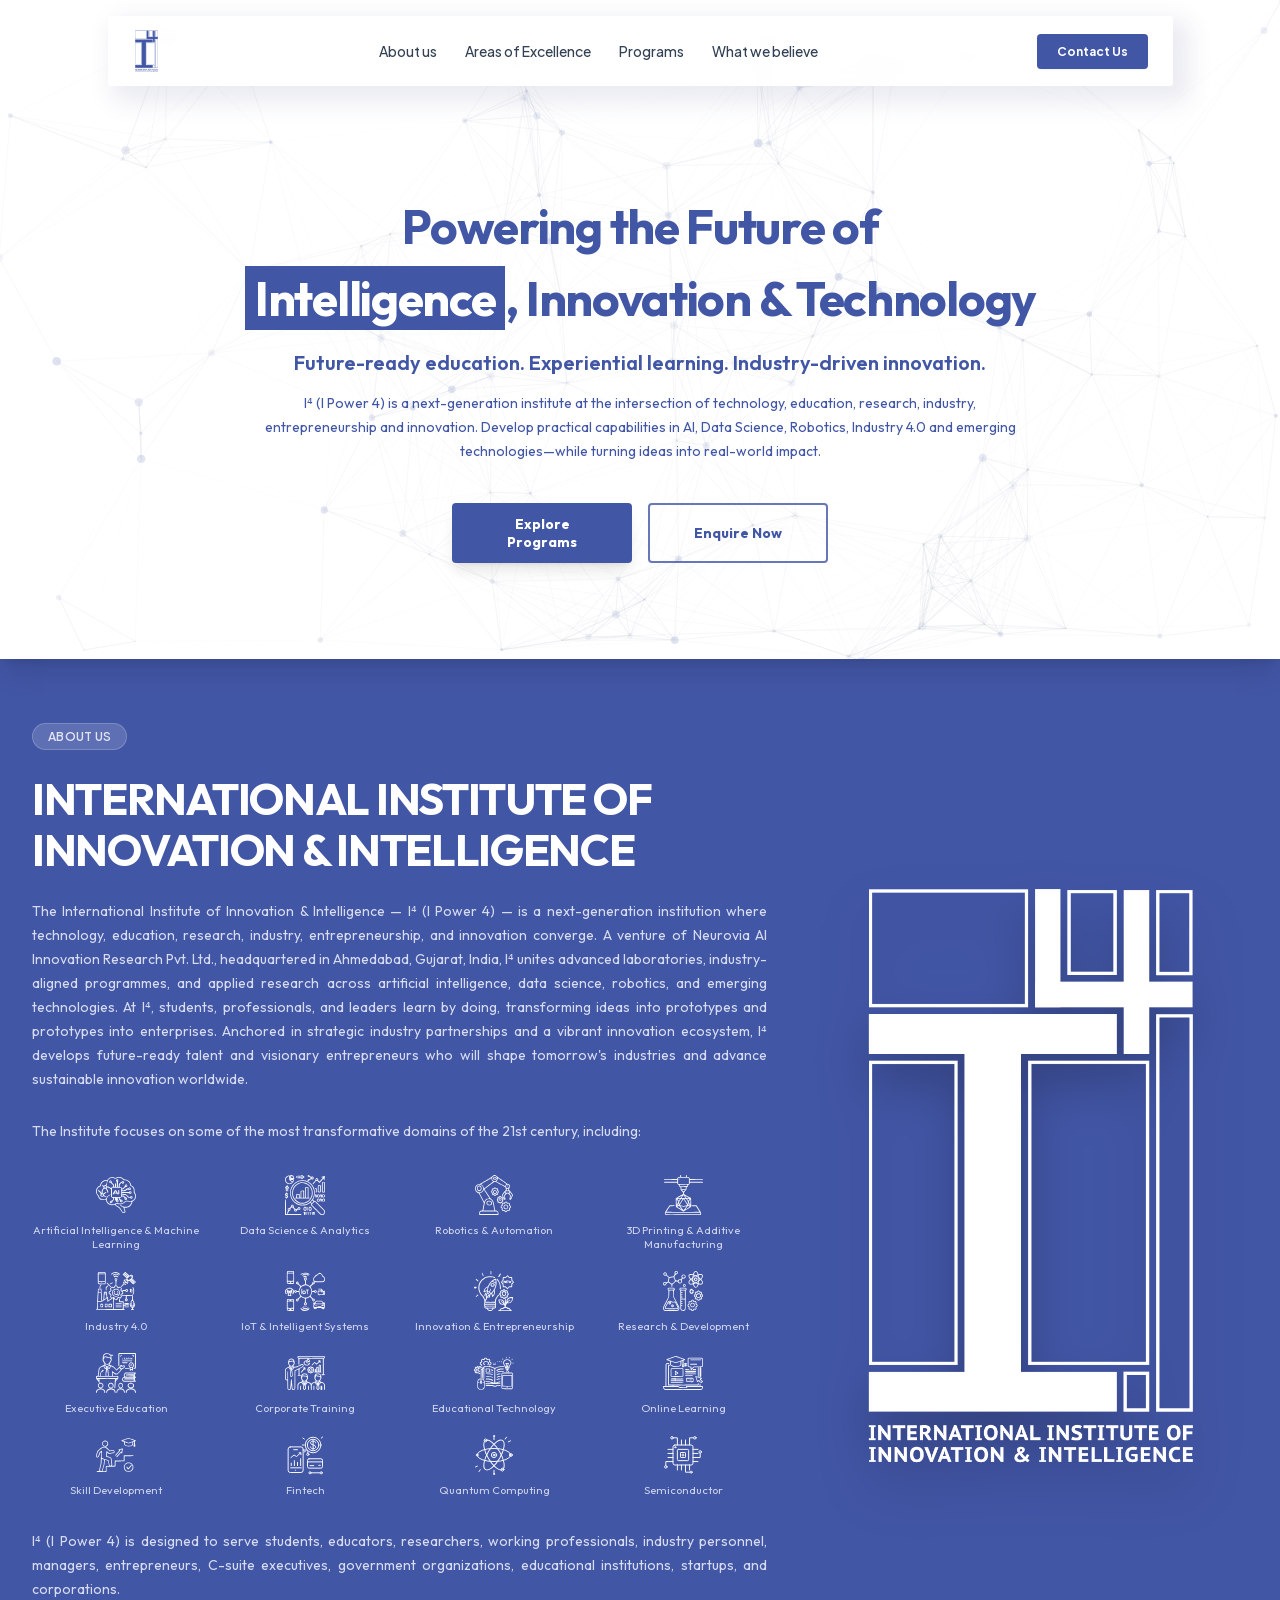
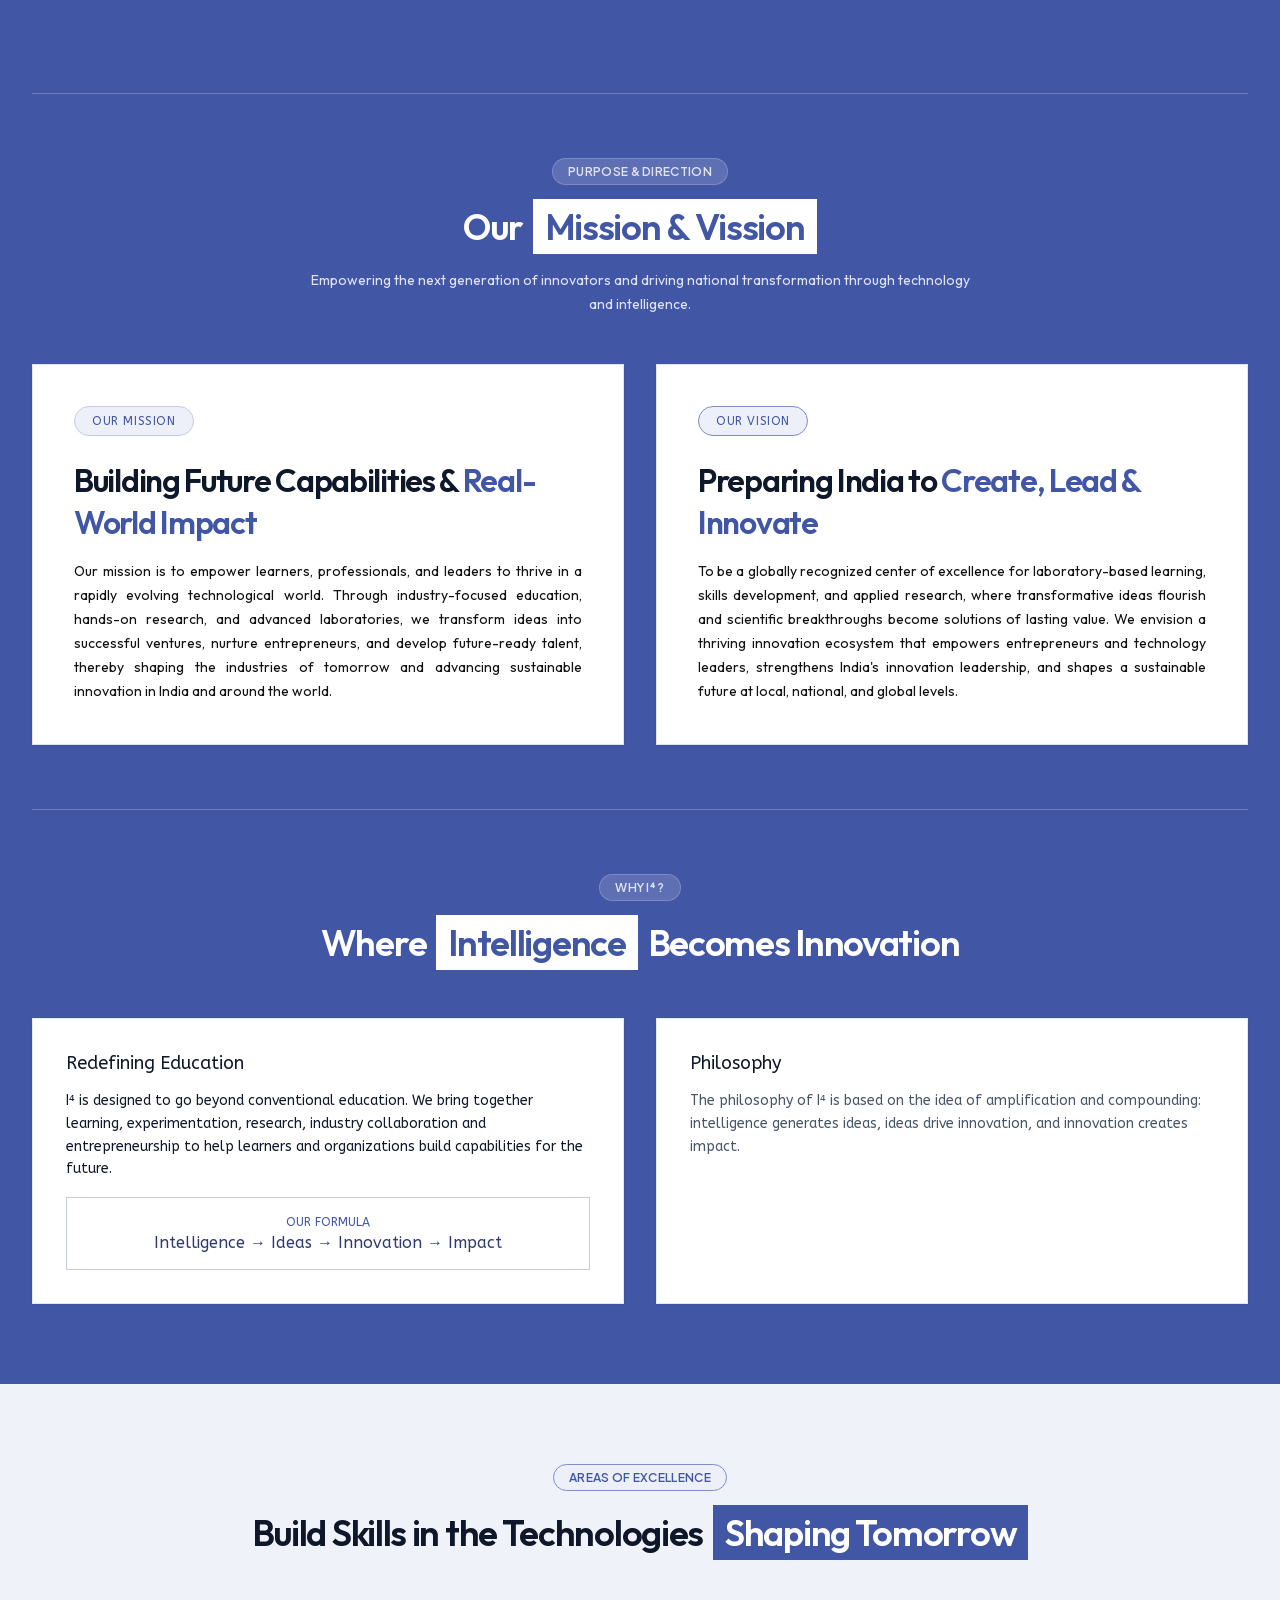
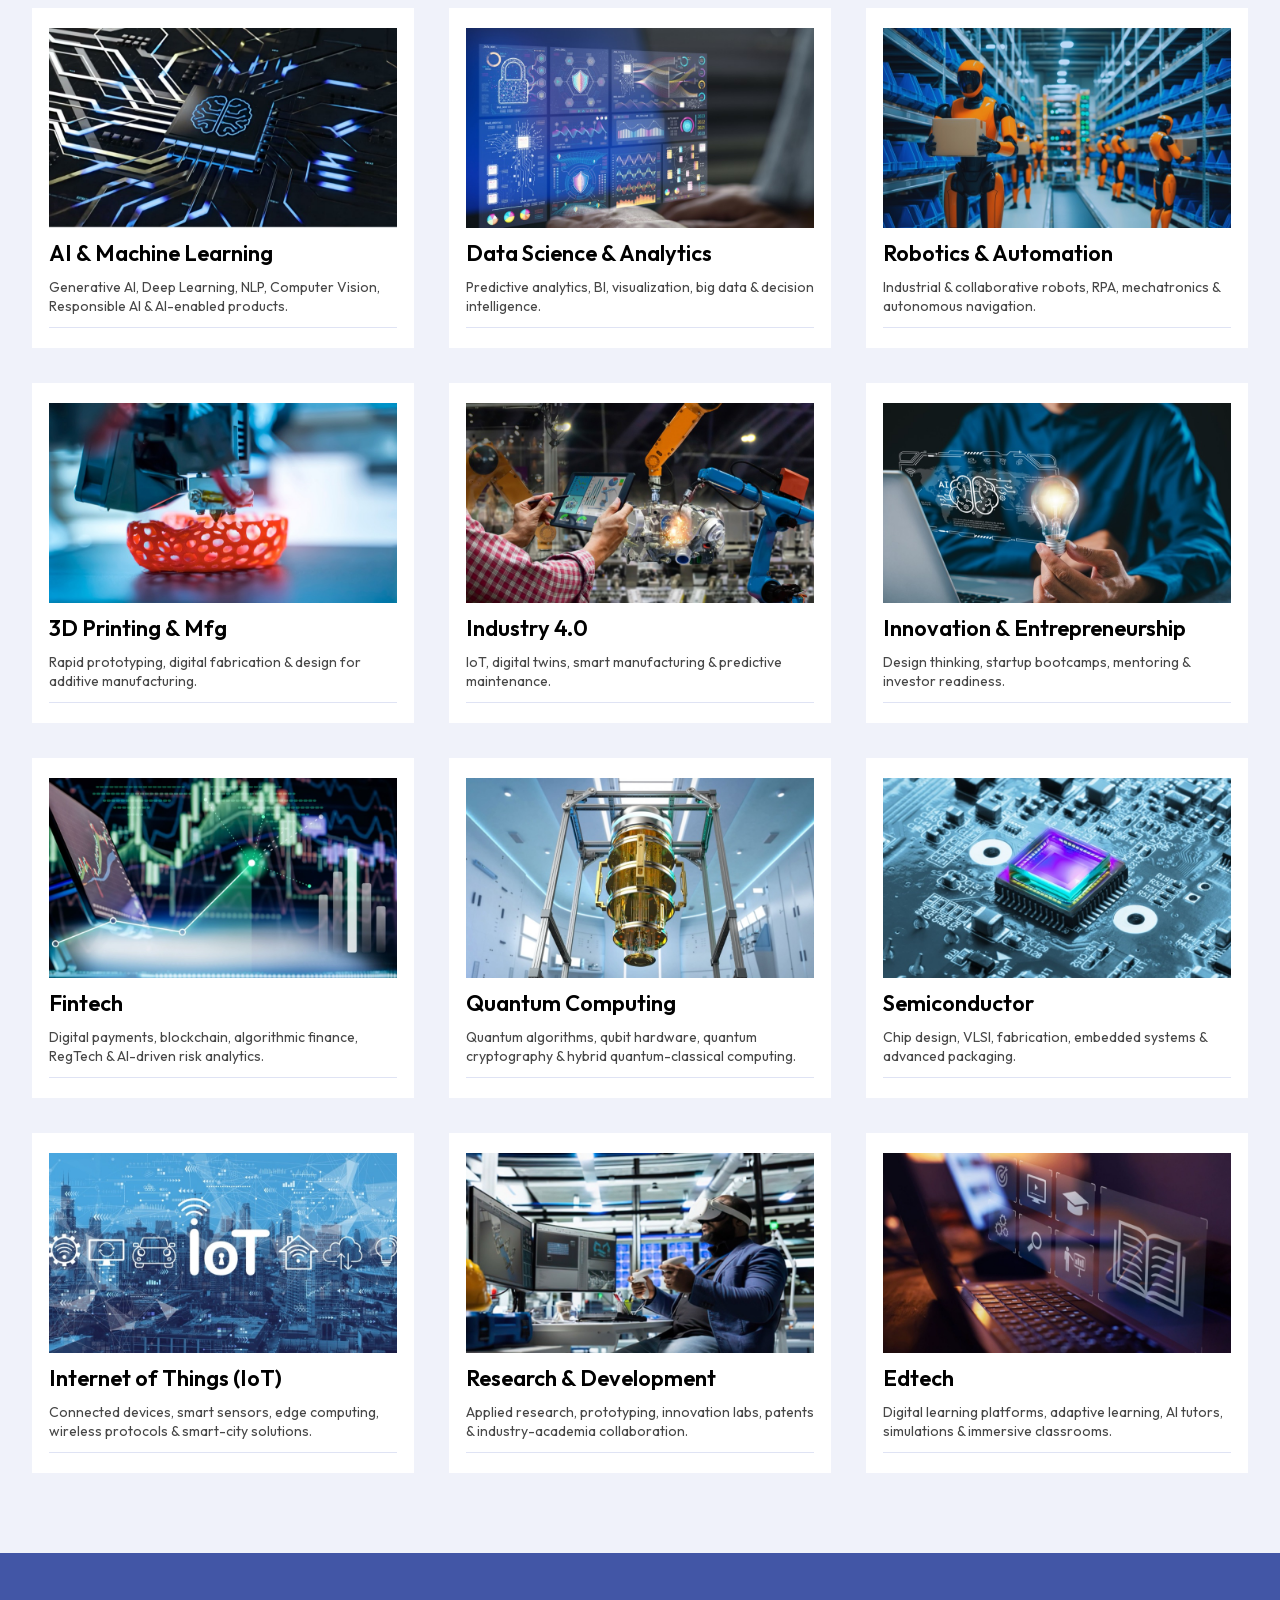
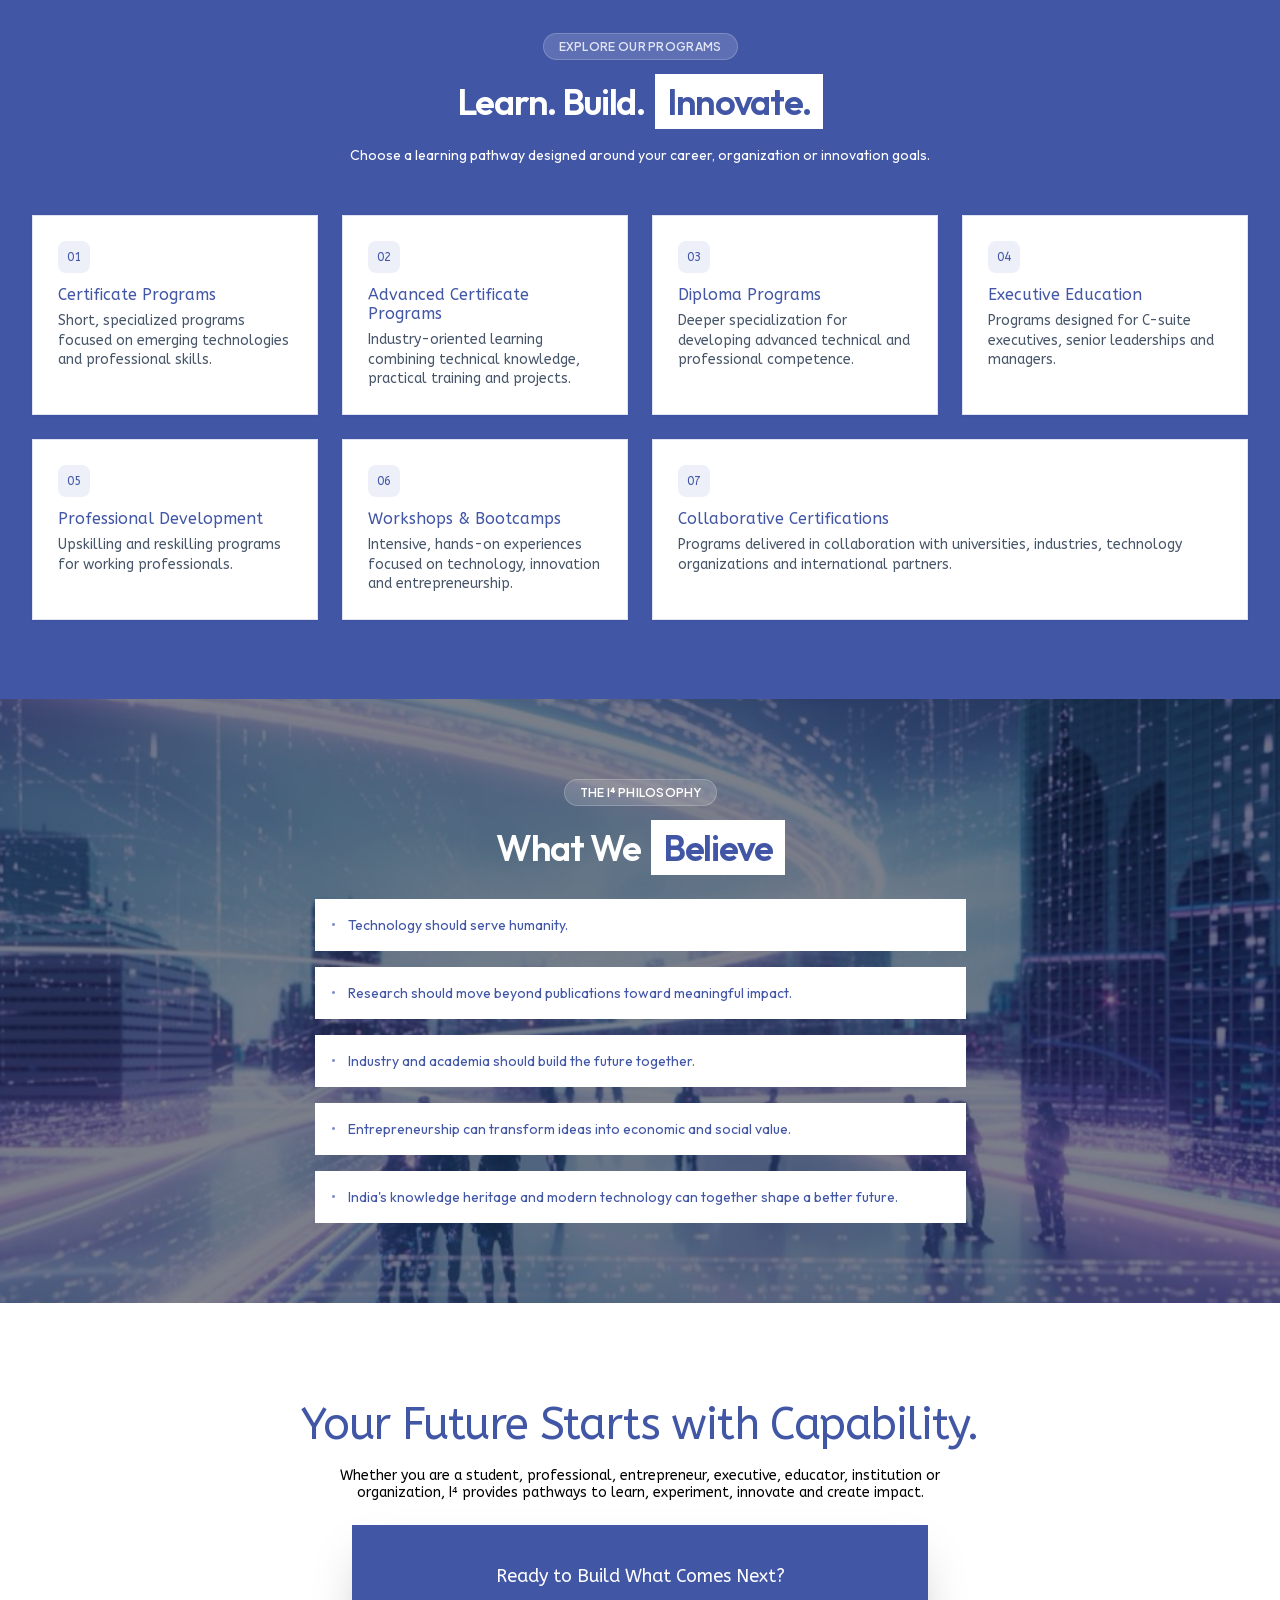
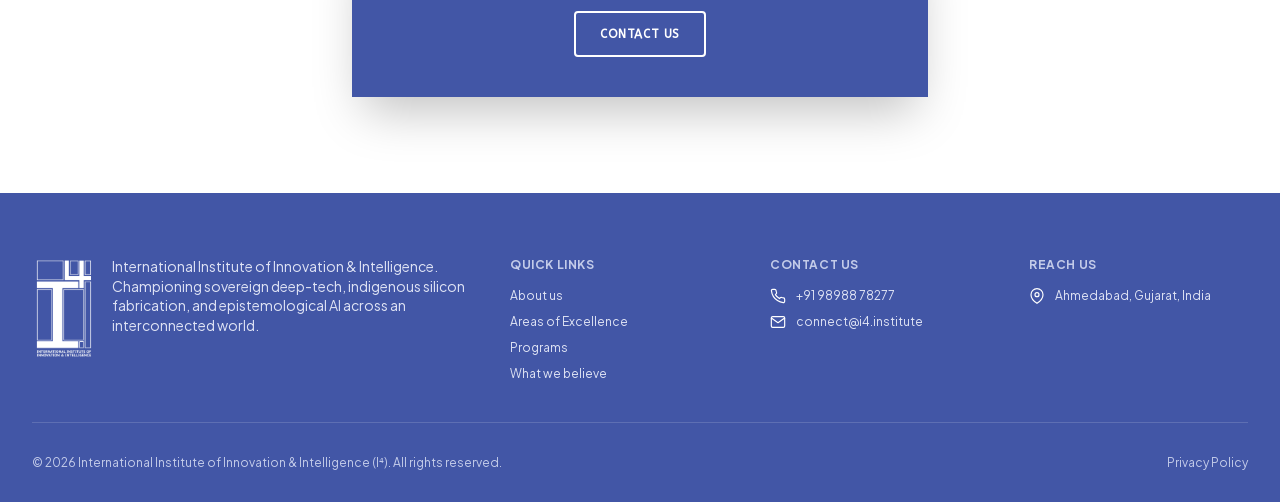
==== index.html @ 63583e52 "Replace Fintech card image Co-Authored-By: Claude Sonnet 5.5 <noreply@anthropic.com>" ====
<!DOCTYPE html>
<html lang="en">
<head>
<meta charset="UTF-8">
<meta http-equiv="Content-Security-Policy" content="default-src 'none'; script-src 'self'; style-src 'self' 'unsafe-inline'; img-src 'self' data:; font-src 'self'; connect-src 'self'; media-src 'self'; manifest-src 'self'; base-uri 'self'; form-action 'none'; object-src 'none'">
<meta name="referrer" content="strict-origin-when-cross-origin">
<meta name="viewport" content="width=device-width, initial-scale=1.0">
<title>International Institute of Innovation &amp; Intelligence</title>
<link rel="icon" type="image/png" href="assets/favicon.png?v=3">
<link rel="apple-touch-icon" href="assets/apple-touch-icon.png?v=3">
<link rel="preload" href="assets/fonts/outfit-var.woff2" as="font" type="font/woff2" crossorigin>
<link rel="stylesheet" href="assets/fonts.css">
<script src="assets/preloader.js"></script>
<style>
  :root{
    --blue-primary:#4256a6;
    --blue-dark:#4256a6;
    --blue-darker:#364a8f;
    --blue-navy:#2e3a73;
    --blue-action:#4256a6;
    --blue-accent:#4256a6;
    --blue-link:#4256a6;
    --blue-50:#eef0f9;
    --blue-100:#dfe3f4;
    --blue-200:#c3cbe9;
    --blue-300:#9aa6d6;
    --blue-400:#7f8cc8;
    --blue-bg-tint:#f0f2fa;
    --slate-900:#0f172a;
    --slate-700:#334155;
    --slate-600:#475569;
    --near-black:#010101;
    --gray-body:#474747;
    --white:#ffffff;
    --max-w:1280px;
  }
  *{box-sizing:border-box;}
  html{scroll-behavior:smooth;}
  body{
    margin:0;
    font-family:'Outfit', sans-serif;
    color:var(--slate-900);
    background:var(--white);
    -webkit-font-smoothing:antialiased;
    overflow-x:hidden;
  }
  img{max-width:100%;display:block;}
  a{text-decoration:none;color:inherit;}
  ul{list-style:none;margin:0;padding:0;}
  .wrap{max-width:var(--max-w);margin:0 auto;padding:0 32px;}
  .pill{
    display:inline-flex;align-items:center;
    padding:5px 15px;border-radius:9999px;
    font-family:'Plus Jakarta Sans',sans-serif;
    font-weight:600;font-size:12px;letter-spacing:.3px;text-transform:uppercase;
    backdrop-filter:blur(2px);
    background:rgba(255,255,255,0.15);
    border:1px solid rgba(255,255,255,0.2);
    color:var(--blue-100);
  }
  .pill.light{background:var(--blue-50);border-color:var(--blue-400);color:var(--blue-link);backdrop-filter:none;}
  .chip{
    display:inline-flex;align-items:center;justify-content:center;
    background:var(--white);color:var(--blue-primary);
    padding:5px 12px;font-weight:600;
  }
  .chip.on-white{background:var(--blue-primary);color:var(--white);}
  .btn{
    display:inline-flex;align-items:center;justify-content:center;
    font-family:'Outfit',sans-serif;font-weight:700;font-size:14px;
    padding:12px 32px;border-radius:4px;cursor:pointer;border:none;transition:transform .15s ease, background .2s ease;
  }
  .btn-primary{background:var(--blue-primary);color:var(--white);box-shadow:0 10px 15px -3px rgba(0,0,0,.1),0 4px 6px -4px rgba(0,0,0,.1);}
  .btn-primary:hover{background:var(--blue-darker);}
  .btn-outline{background:transparent;color:var(--blue-primary);border:2px solid rgba(66,86,166,.8);padding:10px 30px;}
  .btn-outline:hover{background:rgba(66,86,166,.08);}
  .btn-outline-white{background:transparent;color:var(--white);border:2px solid var(--white);padding:14px 24px;font-family:'ABeeZee',sans-serif;font-size:12px;letter-spacing:.6px;text-transform:uppercase;}
  .btn-outline-white:hover{background:rgba(255,255,255,.12);}

  /* ---------- LOADING SCREEN ---------- */
  .preloader{
    position:fixed;inset:0;z-index:1000;display:none;
    align-items:center;justify-content:center;background:var(--white);
    transition:opacity .6s ease, visibility .6s ease;
  }
  html.preload .preloader,.preloader.hide{display:flex;}
  html.preload{overflow:hidden;}
  .preloader.hide{opacity:0;visibility:hidden;pointer-events:none;}
  .preloader svg{display:block;height:clamp(150px,42vh,320px);width:auto;aspect-ratio:704/1130;}

  /* ---------- NAV ---------- */
  .navbar{
    position:sticky;top:16px;z-index:100;
    display:flex;align-items:center;justify-content:space-between;
    gap:16px;
    max-width:1065px;margin:16px auto;
    padding:12px 24px;
    background:rgba(255,255,255,0.75);
    backdrop-filter:blur(8px);
    border:1px solid rgba(255,255,255,0.6);
    box-shadow:10px 10px 25px 6px rgba(46,58,115,0.1);
    border-radius:4px;
  }
  .brand{display:flex;align-items:center;gap:10px;}
  .brand img{height:44px;width:auto;}
  .nav-links{display:flex;align-items:center;gap:28px;}
  .nav-links a{font-family:'Plus Jakarta Sans',sans-serif;font-weight:500;font-size:14px;color:var(--slate-700);}
  .nav-links a:hover{color:var(--blue-primary);}
  .nav-cta{background:var(--blue-action);color:var(--white);font-family:'Plus Jakarta Sans',sans-serif;font-weight:700;font-size:12px;padding:10px 20px;border-radius:4px;box-shadow:0 1px 1px rgba(0,0,0,.05);}
  .nav-toggle{display:none;background:none;border:none;cursor:pointer;padding:4px;}
  .nav-toggle span{display:block;width:24px;height:2px;background:var(--slate-700);margin:5px 0;transition:.2s;}

  /* ---------- HERO ---------- */
  /* The hero is pulled up behind the sticky navbar (--nav-space = navbar height + its
     vertical margins) so the particle background reaches the top of the page; the
     same amount is added back to the top padding so the text does not move. */
  :root{--nav-space:102px;}
  .hero{
    position:relative;
    margin-top:calc(-1 * var(--nav-space));
    padding:calc(88px + var(--nav-space)) 32px 96px;
    text-align:center;
    overflow:hidden;
    box-shadow:0 20px 25px -5px rgba(0,0,0,.1),0 8px 10px -6px rgba(0,0,0,.1);
  }
  .hero-inner{position:relative;z-index:1;max-width:1024px;margin:0 auto;display:flex;flex-direction:column;align-items:center;gap:16px;}
  .hero h1{
    font-weight:700;font-size:48px;line-height:72px;letter-spacing:-1.3px;
    color:var(--blue-primary);margin:0;
  }
  .hero h1 .hl{color:var(--white);background:var(--blue-primary);padding:2px 10px;}
  .hero .lede{font-family:'Outfit',sans-serif;font-weight:600;font-size:20px;color:var(--blue-primary);max-width:768px;margin:0;}
  .hero .body{font-size:14px;color:var(--blue-primary);max-width:768px;line-height:24px;margin:0;}
  .hero .cta-row{display:flex;gap:16px;justify-content:center;flex-wrap:wrap;padding-top:24px;}
  .hero .cta-row .btn{width:180px;}

  /* ---------- SECTION shared ---------- */
  section{width:100%;}
  .section-pad{padding:80px 32px;}
  .section-head{display:flex;flex-direction:column;align-items:center;gap:14px;text-align:center;margin-bottom:48px;}
  .section-head h2{font-family:'Outfit',sans-serif;font-weight:600;font-size:36px;letter-spacing:-1.3px;margin:0;display:flex;flex-wrap:wrap;gap:10px;justify-content:center;align-items:center;}
  .section-head p{font-size:14px;max-width:672px;margin:0;line-height:24px;}

  /* ---------- ABOUT ---------- */
  .about{background:var(--blue-primary);color:var(--white);}
  .about-top{padding:64px 32px 0;}
  [data-particle-net]{position:relative;}
  .particle-net{position:absolute;inset:0;width:100%;height:100%;z-index:0;pointer-events:none;opacity:.35;transition:opacity .6s ease;}
  @media (hover:hover){
    [data-particle-net]:hover > .particle-net{opacity:1;}
  }
  [data-particle-net] > :not(.particle-net){position:relative;z-index:1;}
  .about-grid{
    max-width:var(--max-w);margin:0 auto;
    display:grid;grid-template-columns:1.7fr 1fr;gap:48px;align-items:center;
    padding-bottom:64px;
  }
  .about-copy .pill{margin-bottom:24px;}
  .about-copy h2{font-weight:700;font-size:44px;line-height:1.15;letter-spacing:-1.3px;margin:0 0 24px;}
  .about-copy p{font-size:14px;line-height:24px;opacity:.95;margin:0 0 28px;color:var(--blue-100);text-align:justify;}
  .eco-grid{
    display:grid;grid-template-columns:repeat(4,1fr);gap:20px;margin:32px 0;
  }
  .eco-item{display:flex;flex-direction:column;align-items:center;gap:8px;text-align:center;}
  .eco-item img{width:40px;height:40px;object-fit:contain;filter:brightness(0) invert(1);opacity:.95;}
  .eco-item span{font-size:11px;line-height:14px;opacity:.9;color:var(--blue-100);}
  .about-visual{display:flex;justify-content:center;}
  .about-visual .card{
    border-radius:28px;overflow:hidden;
    backdrop-filter:blur(6px);
    filter:drop-shadow(0 25px 25px rgba(0,0,0,.25));
    max-width:384px;width:100%;
  }
  .about-visual img{width:100%;height:auto;border-radius:20px;}

  .divider-line{border:none;border-top:1px solid rgba(255,255,255,.25);max-width:calc(var(--max-w) - 64px);margin:0 auto;}

  /* mission/vision */
  .mv{padding:64px 32px;max-width:var(--max-w);margin:0 auto;}
  .mv .section-head h2{color:var(--white);}
  .mv .section-head p{color:var(--blue-100);}
  .mv-cards{display:grid;grid-template-columns:1fr 1fr;gap:32px;}
  .mv-card{
    background:var(--white);border:1px solid var(--blue-100);
    padding:41px;box-shadow:0 1px 2px rgba(0,0,0,.05);
    display:flex;flex-direction:column;gap:16px;
  }
  .mv-card .badge{
    align-self:flex-start;background:var(--blue-50);border:1px solid var(--blue-200);
    padding:7px 17px;border-radius:9999px;font-family:'ABeeZee',sans-serif;
    font-size:12px;letter-spacing:.6px;text-transform:uppercase;color:var(--blue-link);
  }
  .mv-card.vision .badge{border-color:var(--blue-400);}
  .mv-card h3{font-weight:600;font-size:32px;line-height:1.3;letter-spacing:-1.3px;margin:8px 0 0;color:var(--slate-900);}
  .mv-card h3 .accent{color:var(--blue-accent);}
  .mv-card p{font-size:14px;line-height:24px;color:#111;text-align:justify;margin:0;}

  /* why i4 */
  .why{padding:64px 32px 80px;max-width:var(--max-w);margin:0 auto;}
  .why .section-head h2{color:var(--white);}
  .why-cards{display:grid;grid-template-columns:1fr 1fr;gap:32px;}
  .why-card{background:var(--white);border:1px solid #e2e8f0;padding:33px;filter:drop-shadow(0 1px 1px rgba(0,0,0,.05));display:flex;flex-direction:column;gap:16px;}
  .why-card h3{font-family:'ABeeZee',sans-serif;font-weight:400;font-size:18px;margin:0;color:var(--slate-900);}
  .why-card p{font-family:'ABeeZee',sans-serif;font-size:14px;line-height:22.75px;color:var(--slate-900);margin:0;}
  .formula-box{border:1px solid var(--blue-200);padding:17px;display:flex;flex-direction:column;align-items:center;gap:4px;}
  .formula-box .label{font-family:'ABeeZee',sans-serif;font-size:12px;color:var(--blue-accent);text-transform:uppercase;}
  .formula-box .formula{font-family:'ABeeZee',sans-serif;font-size:16px;color:var(--blue-navy);text-align:center;}
  .why-card .core-tag{display:flex;align-items:center;gap:8px;}
  .why-card .core-tag .dot{width:8px;height:8px;border-radius:9999px;background:var(--blue-accent);}
  .why-card .core-tag span{font-family:'ABeeZee',sans-serif;font-size:12px;letter-spacing:.6px;text-transform:uppercase;color:var(--blue-accent);}
  .why-card .core-body{color:var(--slate-600) !important;}

  /* ---------- AREAS OF EXCELLENCE ---------- */
  .excellence{background:var(--blue-bg-tint);}
  .excellence .section-head h2{color:var(--slate-900);}
  .excellence .section-head h2 .chip{background:var(--blue-primary);color:var(--white);}
  .ex-grid{display:grid;grid-template-columns:repeat(3,1fr);gap:35px;max-width:var(--max-w);margin:0 auto;}
  .ex-card{background:var(--white);display:flex;flex-direction:column;gap:11px;padding:20px 17px;overflow:hidden;}
  .ex-card img{width:100%;height:200px;object-fit:cover;}
  .ex-card h3{font-weight:600;font-size:22px;margin:0;color:var(--near-black);}
  .ex-card p{font-size:14px;line-height:19px;color:var(--gray-body);margin:0;}
  .ex-card hr{border:none;border-top:1px solid var(--blue-100);width:100%;margin:0;}

  /* ---------- PROGRAMS ---------- */
  .programs{background:var(--blue-dark);color:var(--white);}
  .programs .section-head p{color:var(--white);}
  .prog-grid{
    max-width:var(--max-w);margin:0 auto;
    display:grid;grid-template-columns:repeat(4,1fr);gap:24px;
  }
  .prog-card{background:var(--white);border:1px solid var(--blue-100);padding:25px;display:flex;flex-direction:column;gap:7px;filter:drop-shadow(0 1px 1px rgba(0,0,0,.05));}
  .prog-card .num{
    width:32px;height:32px;border-radius:8px;background:var(--blue-50);
    display:flex;align-items:center;justify-content:center;
    font-family:'ABeeZee',sans-serif;font-size:12px;color:var(--blue-accent);margin-bottom:5px;
  }
  .prog-card h3{font-family:'ABeeZee',sans-serif;font-weight:400;font-size:16px;color:var(--blue-link);margin:0;}
  .prog-card p{font-family:'ABeeZee',sans-serif;font-size:14px;line-height:19.5px;color:var(--slate-600);margin:0;}
  .prog-card.span2{grid-column:span 2;}

  /* ---------- PHILOSOPHY ---------- */
  .philosophy{
    position:relative;padding:80px 64px;
    background-size:cover;background-position:center;
    color:var(--white);
  }
  .philosophy::before{content:"";position:absolute;inset:0;background:rgba(15,23,42,.55);}
  .philosophy-inner{position:relative;max-width:1152px;margin:0 auto;display:flex;flex-direction:column;align-items:center;gap:24px;}
  .philosophy .section-head{margin-bottom:0;}
  .philosophy .section-head h2{color:var(--white);}
  .philosophy .pill{color:var(--white);}
  .philosophy .section-head h2 .chip{background:var(--white);color:var(--blue-dark);}
  .belief-list{display:grid;grid-template-columns:1fr;gap:16px;width:100%;max-width:651px;}
  .belief-item{background:var(--white);display:flex;gap:12px;align-items:flex-start;padding:16px;}
  .belief-item .dot{color:var(--blue-400);font-size:16px;line-height:20px;}
  .belief-item span{color:var(--blue-primary);font-size:14px;line-height:20px;}

  /* ---------- FINAL CTA ---------- */
  .final-cta{padding:96px 32px;text-align:center;}
  .final-cta .inner{max-width:896px;margin:0 auto;display:flex;flex-direction:column;align-items:center;gap:16px;}
  .final-cta h2{font-family:'ABeeZee',sans-serif;font-weight:400;font-size:44px;letter-spacing:-1.2px;margin:0;color:var(--blue-primary);}
  .final-cta p{font-family:'ABeeZee',sans-serif;font-size:14px;color:#000;max-width:672px;margin:0 0 8px;}
  .cta-box{
    background:var(--blue-primary);color:var(--white);
    max-width:576px;width:100%;padding:40px;
    box-shadow:0 25px 50px -12px rgba(0,0,0,.25);
    display:flex;flex-direction:column;align-items:center;gap:24px;
  }
  .cta-box h3{font-family:'ABeeZee',sans-serif;font-weight:400;font-size:18px;margin:0;}

  /* ---------- FOOTER ---------- */
  footer{background:var(--blue-primary);color:var(--blue-100);padding:64px 32px 32px;}
  .footer-grid{
    max-width:var(--max-w);margin:0 auto;
    display:grid;grid-template-columns:2fr 1fr 1fr 1fr;gap:40px;
    border-bottom:1px solid rgba(255,255,255,.15);padding-bottom:40px;
  }
  .footer-brand{display:flex;gap:16px;align-items:flex-start;}
  .footer-brand img{width:64px;height:auto;flex-shrink:0;}
  .footer-brand p{font-family:'Plus Jakarta Sans',sans-serif;font-size:14px;line-height:19.5px;margin:0;color:var(--blue-100);}
  footer h4{font-family:'Plus Jakarta Sans',sans-serif;font-weight:700;font-size:12px;letter-spacing:.6px;text-transform:uppercase;color:var(--blue-200);margin:0 0 16px;}
  footer .flinks{display:flex;flex-direction:column;gap:10px;}
  footer .flinks a,footer .flinks span{font-family:'Plus Jakarta Sans',sans-serif;font-size:12px;color:var(--blue-100);line-height:16px;}
  footer .flinks a:hover{color:var(--white);}
  footer .flinks .has-icon{display:flex;align-items:center;gap:10px;}
  footer .flinks .has-icon svg{width:16px;height:16px;flex:none;fill:none;stroke:#fff;stroke-width:1.75;stroke-linecap:round;stroke-linejoin:round;}
  .footer-bottom{
    max-width:var(--max-w);margin:0 auto;padding-top:32px;
    display:flex;justify-content:space-between;align-items:center;flex-wrap:wrap;gap:16px;
  }
  .footer-bottom p{font-family:'Plus Jakarta Sans',sans-serif;font-size:12px;color:var(--blue-200);margin:0;}
  .footer-bottom .legal{display:flex;gap:24px;}
  .footer-bottom .legal a{font-family:'Plus Jakarta Sans',sans-serif;font-size:12px;color:var(--blue-200);}
  .footer-bottom .legal a:hover{color:var(--white);}

  /* ---------- SCROLL REVEAL (zignuts-style: snappy fade + rise + scale) ---------- */
  .reveal{
    opacity:0;
    transform:translateY(48px) scale(.96);
    transition:opacity .9s cubic-bezier(.16,1,.3,1), transform .9s cubic-bezier(.16,1,.3,1);
    will-change:opacity, transform;
  }
  .reveal.in-view{opacity:1;transform:translateY(0) scale(1);}
  .reveal-left{transform:translateX(-56px) scale(.97);}
  .reveal-left.in-view{transform:translateX(0) scale(1);}
  .reveal-right{transform:translateX(56px) scale(.97);}
  .reveal-right.in-view{transform:translateX(0) scale(1);}
  .reveal-scale{transform:scale(.85);}
  .reveal-scale.in-view{transform:scale(1);}

  /* once a reveal has played, swap to a quick transition so :hover states react instantly */
  .reveal.revealed{transition:transform .35s cubic-bezier(.22,1,.36,1), box-shadow .35s ease, border-color .35s ease, background-color .35s ease;}

  .stagger>*:nth-child(1){transition-delay:0ms}
  .stagger>*:nth-child(2){transition-delay:90ms}
  .stagger>*:nth-child(3){transition-delay:180ms}
  .stagger>*:nth-child(4){transition-delay:270ms}
  .stagger>*:nth-child(5){transition-delay:360ms}
  .stagger>*:nth-child(6){transition-delay:450ms}
  .stagger>*:nth-child(7){transition-delay:540ms}
  .stagger>*:nth-child(8){transition-delay:630ms}
  .stagger>*:nth-child(9){transition-delay:720ms}
  .stagger>*:nth-child(10){transition-delay:810ms}
  .stagger>*:nth-child(11){transition-delay:900ms}
  .stagger>*:nth-child(12){transition-delay:990ms}
  .stagger>*:nth-child(13){transition-delay:1080ms}

  @media (prefers-reduced-motion: reduce){
    .reveal{opacity:1 !important;transform:none !important;transition:none !important;}
  }

  /* ---------- HOVER EFFECTS (all cards/tiles) ----------
     Note: .eco-item/.mv-card/.why-card/.ex-card/.prog-card/.belief-item all carry
     .reveal, which already supplies a transition (slow pre-reveal, fast via
     .reveal.revealed post-reveal) — we only set the hover *values* here so we
     don't clobber that timing by re-declaring `transition` at equal specificity. */
  .eco-item:hover{transform:translateY(-4px);}
  .eco-item:hover img{transform:scale(1.18) rotate(-4deg);filter:brightness(0) invert(1) drop-shadow(0 0 10px rgba(255,255,255,.55));opacity:1;}
  .eco-item:hover span{opacity:1;}
  .eco-item img{transition:transform .35s cubic-bezier(.22,1,.36,1), filter .35s ease, opacity .35s ease;}
  .eco-item span{transition:opacity .35s ease;}

  /* Icon-grid entrance: the tiles themselves stay put; each icon pops in with a little
     overshoot and its label follows, rippling diagonally across the grid. --eco-d is
     set per tile from its on-screen row/column (see layoutEcoWave in site.js), so the
     wave also runs in the right order on phones, where the visual order differs from
     the HTML order. */
  .eco-item.reveal:not(.in-view){opacity:1;transform:none;}
  .eco-item:not(.in-view) img{opacity:0;transform:scale(.35) rotate(-14deg);}
  .eco-item:not(.in-view) span{opacity:0;transform:translateY(10px);}
  .eco-item.in-view img{animation:ecoPop .75s cubic-bezier(.34,1.56,.64,1) var(--eco-d,0ms) backwards;}
  .eco-item.in-view span{animation:ecoLabel .55s cubic-bezier(.22,1,.36,1) calc(var(--eco-d,0ms) + 200ms) backwards;}
  .eco-item.revealed{transition-delay:0ms;}  /* hover reacts instantly once the entrance is over */
  @keyframes ecoPop{
    0%{opacity:0;transform:scale(.35) rotate(-14deg);}
    60%{opacity:.95;transform:scale(1.12) rotate(3deg);}
    100%{opacity:.95;transform:scale(1) rotate(0);}
  }
  @keyframes ecoLabel{
    from{opacity:0;transform:translateY(10px);}
    to{opacity:.9;transform:translateY(0);}
  }
  @media (prefers-reduced-motion: reduce){
    .eco-item img,.eco-item span{animation:none !important;opacity:.95 !important;transform:none !important;}
  }

  .mv-card:hover,.why-card:hover,.prog-card:hover{
    transform:translateY(-8px);
    box-shadow:0 20px 40px -12px rgba(15,23,42,.18);
    border-color:var(--blue-400);
  }

  .ex-card img{transition:transform .5s cubic-bezier(.22,1,.36,1);}
  .ex-card:hover{transform:translateY(-8px);box-shadow:0 20px 40px -12px rgba(15,23,42,.18);}
  .ex-card:hover img{transform:scale(1.08);}

  .belief-item:hover{transform:translateX(6px) translateY(0);box-shadow:0 10px 25px -8px rgba(15,23,42,.15);}

  .about-visual .card{transition:transform .35s cubic-bezier(.22,1,.36,1);}
  .about-visual .card:hover{transform:translateY(-6px) scale(1.015);}

  /* ============ RESPONSIVE ============ */
  @media (max-width:1024px){
    .about-grid{grid-template-columns:1fr;}
    .about-visual{order:-1;}
    .eco-grid{grid-template-columns:repeat(3,1fr);}
    .eco-grid>*:nth-child(16){grid-column:2;}  /* 16 tiles = 5 full rows of 3 + 1: centre the last one */
    .ex-grid{grid-template-columns:repeat(2,1fr);}
    .prog-grid{grid-template-columns:repeat(2,1fr);}
    .prog-card.span2{grid-column:span 1;}
    .footer-grid{grid-template-columns:1fr 1fr;}
    .footer-brand{grid-column:span 2;}
  }

  @media (max-width:768px){
    .wrap,.section-pad{padding-left:20px;padding-right:20px;}
    .navbar{margin:12px 16px;top:12px;padding:10px 16px;border-radius:4px;}
    .nav-links{
      position:absolute;top:calc(100% + 8px);left:0;right:0;
      background:var(--white);border-radius:4px;
      flex-direction:column;align-items:flex-start;gap:0;
      box-shadow:0 10px 25px rgba(46,58,115,0.15);
      display:none;padding:8px;
    }
    .nav-links.open{display:flex;}
    .nav-links a{width:100%;padding:12px;border-radius:2px;}
    .nav-links a:hover{background:var(--blue-50);}
    .nav-toggle{display:block;}
    .nav-cta{display:none;}

    :root{--nav-space:90px;}
    .hero{padding:calc(40px + var(--nav-space)) 20px 48px;}
    .hero h1{font-size:26px;line-height:44px;}
    .hero .lede{font-size:16px;line-height:22px;}
    .hero .body{font-size:14px;line-height:20px;text-align:justify;}

    .section-head h2{font-size:22px;}
    .why .section-head h2,.excellence .section-head h2{font-size:20px;}

    .about-top{padding:48px 20px 0;}
    .mv{padding:48px 20px;}
    .why{padding:8px 20px 56px;}
    .section-pad{padding:56px 20px;}
    .philosophy{padding:56px 20px;}
    .final-cta{padding:56px 20px;}
    footer{padding:48px 20px 32px;}

    /* About: reflow so the visual card sits right after the heading,
       matching the Figma mobile edit, without touching desktop DOM order */
    .about-grid{display:flex;flex-direction:column;gap:16px;}
    .about-copy{display:contents;}
    .about-copy .pill{order:1;margin-bottom:0;}
    .about-copy h2{order:2;font-size:20px;text-align:center;}
    .about-visual{order:3;}
    .about-copy p{text-align:justify;}
    .about-copy p:nth-of-type(1){order:4;}
    .about-copy p:nth-of-type(2){order:5;}
    .about-copy p:nth-of-type(3){order:7;}

    /* Icon grid: 3 columns, reordered to match the Figma mobile arrangement */
    .eco-grid{grid-template-columns:repeat(3,1fr);order:6;}
    .eco-grid>*:nth-child(1){order:1;}
    .eco-grid>*:nth-child(2){order:8;}
    .eco-grid>*:nth-child(3){order:2;}
    .eco-grid>*:nth-child(4){order:9;}
    .eco-grid>*:nth-child(5){order:3;}
    .eco-grid>*:nth-child(6){order:10;}
    .eco-grid>*:nth-child(7){order:4;}
    .eco-grid>*:nth-child(8){order:11;}
    .eco-grid>*:nth-child(9){order:5;}
    .eco-grid>*:nth-child(10){order:12;}
    .eco-grid>*:nth-child(11){order:6;}
    .eco-grid>*:nth-child(12){order:13;}
    .eco-grid>*:nth-child(13){order:7;}
    .eco-grid>*:nth-child(14){order:14;}
    .eco-grid>*:nth-child(15){order:15;}
    .eco-grid>*:nth-child(16){order:16;}

    .mv-cards{grid-template-columns:1fr;}
    .mv-card{text-align:center;}
    .mv-card .badge{align-self:center;}
    .mv-card h3{text-align:left;font-size:22px;}
    .mv-card p{text-align:justify;}

    .why-cards{grid-template-columns:1fr;}
    .why-card{text-align:center;}
    .why-card h3{text-align:left;}
    .why-card p{text-align:justify;}
    .why-card .core-tag{justify-content:flex-start;}

    .ex-grid{grid-template-columns:1fr;}
    .ex-card{text-align:center;}
    .ex-card h3{font-size:19px;text-align:left;}
    .ex-card p{text-align:justify;}

    .prog-grid{grid-template-columns:1fr;}
    .prog-card{text-align:center;}
    .prog-card .num{align-self:flex-start;}
    .prog-card h3{text-align:left;}
    .prog-card p{text-align:justify;}
    .prog-card.span2{grid-column:span 1;}
    .belief-item{justify-content:flex-start;padding:24px;}
    .belief-item span{text-align:justify;}

    .footer-grid{grid-template-columns:1fr;}
    .footer-grid>div{text-align:justify;}
    .footer-brand{grid-column:span 1;align-items:center;justify-content:center;text-align:justify;}
    .footer-bottom{flex-direction:column;align-items:center;text-align:justify;}
    .footer-bottom .legal{justify-content:center;}

    .final-cta h2{font-size:26px;}
    .cta-box{padding:28px;}
  }
</style>
</head>
<body>
<div class="preloader" id="preloader" role="status" aria-label="Loading"><svg id="ld" xmlns="http://www.w3.org/2000/svg" viewBox="0 0 704 1130" aria-hidden="true" focusable="false">
<style>
#ld .ld-bx{fill:none;stroke:#4256a6;stroke-width:6.5;animation:ldDraw .9s cubic-bezier(.65,0,.35,1) forwards}
#ld .ld-br{fill:#4256a6;transform-box:fill-box;animation-duration:.75s;animation-timing-function:cubic-bezier(.22,1,.36,1);animation-fill-mode:both}
#ld .ld-xl{transform-origin:left center;animation-name:ldGx}
#ld .ld-xr{transform-origin:right center;animation-name:ldGx}
#ld .ld-yt{transform-origin:center top;animation-name:ldGy}
#ld .ld-yb{transform-origin:center bottom;animation-name:ldGy}
#ld .ld-wd{fill:#4256a6;animation:ldRise .8s cubic-bezier(.22,1,.36,1) both}
@keyframes ldDraw{to{stroke-dashoffset:0}}
@keyframes ldGx{from{transform:scaleX(0)}to{transform:scaleX(1)}}
@keyframes ldGy{from{transform:scaleY(0)}to{transform:scaleY(1)}}
@keyframes ldRise{from{opacity:0;transform:translateY(18px)}to{opacity:1;transform:none}}
@keyframes ldFade{from{opacity:0}to{opacity:1}}
/* Reduce Motion: the lines still draw and the bars still grow (small, calm shapes), but the
   wordmark fades in instead of sliding up. */
@media (prefers-reduced-motion:reduce){#ld .ld-wd{animation-name:ldFade}}
</style>
<g>
<rect class="ld-bx" x="58.25" y="42.25" width="284.5" height="209.5" style="stroke-dasharray:988.0;stroke-dashoffset:988.0;animation-delay:0s"/>
<rect class="ld-bx" x="421.25" y="43.25" width="84.5" height="149.5" style="stroke-dasharray:468.0;stroke-dashoffset:468.0;animation-delay:.15s"/>
<rect class="ld-bx" x="584.25" y="43.25" width="60.5" height="149.5" style="stroke-dasharray:420.0;stroke-dashoffset:420.0;animation-delay:.3s"/>
<rect class="ld-bx" x="584.25" y="271.25" width="60.5" height="722.5" style="stroke-dasharray:1566.0;stroke-dashoffset:1566.0;animation-delay:.45s"/>
<rect class="ld-bx" x="58.25" y="356.25" width="155.5" height="551.5" style="stroke-dasharray:1414.0;stroke-dashoffset:1414.0;animation-delay:.6s"/>
<rect class="ld-bx" x="349.25" y="356.25" width="215.5" height="551.5" style="stroke-dasharray:1534.0;stroke-dashoffset:1534.0;animation-delay:.75s"/>
<rect class="ld-bx" x="524.25" y="926.25" width="40.5" height="67.5" style="stroke-dasharray:216.0;stroke-dashoffset:216.0;animation-delay:.9s"/>
<rect class="ld-br ld-xl" x="54" y="268" width="455" height="72" style="animation-delay:1.2s"/>
<rect class="ld-br ld-yt" x="230" y="338" width="103" height="588" style="animation-delay:1.6s"/>
<rect class="ld-br ld-xr" x="54" y="924" width="455" height="73" style="animation-delay:2s"/>
<rect class="ld-br ld-yb" x="359" y="39" width="46" height="216" style="animation-delay:2.4s"/>
<rect class="ld-br ld-xl" x="359" y="208" width="289" height="47" style="animation-delay:2.7s"/>
<rect class="ld-br ld-yt" x="521" y="40" width="47" height="300" style="animation-delay:2.95s"/>
<path class="ld-wd" style="animation-delay:3.2s" d="M57.24312043435507 1021.973H62.16641169614711V1049.0H57.24312043435507ZM87.90197999929158 1049.0Q86.57347283341119 1046.777 84.93237574614719 1044.2224999999999Q83.29127865888317 1041.668 81.5329603511003 1039.0745Q79.77464204331743 1036.481 77.95771312527512 1034.0435Q76.14078420723283 1031.606 74.49968711996883 1029.656V1049.0H69.6545433385227V1021.973H73.67913857633681Q75.24208818325492 1023.611 77.03948023121075 1025.8535Q78.83687227916657 1028.096 80.65380119720888 1030.5140000000001Q82.47073011525117 1032.932 84.17043781277461 1035.3695Q85.87014551029804 1037.807 87.19865267617843 1039.913V1021.973H92.08287019779752V1049.0ZM118.44361834370925 1021.973V1026.224H110.12091168687033V1049.0H105.15854668490535V1026.224H96.83584002806643V1021.973ZM123.19658817397814 1049.0V1021.973H140.5844025509421V1026.146H128.11987943577017V1032.815H139.21682164488874V1036.91H128.11987943577017V1044.827H141.52217231509294V1049.0ZM154.55877506202785 1021.7Q160.41983608797074 1021.7 163.52619843172047 1023.845Q166.6325607754702 1025.99 166.6325607754702 1030.397Q166.6325607754702 1035.896 161.20131089142978 1037.846Q161.9437119547159 1038.743 162.88148171886675 1040.03Q163.8192514830176 1041.317 164.79609498734143 1042.8184999999999Q165.77293849166526 1044.32 166.67163451564318 1045.8995Q167.57033053962107 1047.479 168.2736578627342 1049.0H162.76426049834788Q162.0218594350618 1047.596 161.16223715125682 1046.1725000000001Q160.30261486745187 1044.749 159.42345571356043 1043.4035Q158.544296559669 1042.058 157.68467427586404 1040.8685Q156.8250519920591 1039.679 156.08265092877298 1038.743Q155.53561856635164 1038.782 155.14488116462212 1038.782Q154.7541437628926 1038.782 154.402480101336 1038.782H152.0189819507859V1049.0H147.09569068899387V1022.363Q148.8930827369497 1021.973 150.92491722594326 1021.8365Q152.9567517149368 1021.7 154.55877506202785 1021.7ZM154.9104387235844 1025.951Q153.3474891166663 1025.951 152.0189819507859 1026.068V1034.804H154.1680376602983Q155.96542970825413 1034.804 157.33301061430745 1034.609Q158.7005915203608 1034.414 159.6188244144252 1033.9070000000002Q160.53705730848958 1033.4 161.005942190565 1032.542Q161.47482707264047 1031.684 161.47482707264047 1030.358Q161.47482707264047 1029.11 161.005942190565 1028.252Q160.53705730848958 1027.394 159.65789815459814 1026.8870000000002Q158.7787390007067 1026.38 157.5674530553452 1026.1655Q156.35616710998366 1025.951 154.9104387235844 1025.951ZM191.3522118341179 1049.0Q190.0237046682375 1046.777 188.3826075809735 1044.2224999999999Q186.74151049370948 1041.668 184.9831921859266 1039.0745Q183.22487387814374 1036.481 181.40794496010145 1034.0435Q179.59101604205915 1031.606 177.94991895479512 1029.656V1049.0H173.104775173349V1021.973H177.12937041116314Q178.69232001808123 1023.611 180.48971206603704 1025.8535Q182.28710411399288 1028.096 184.10403303203518 1030.5140000000001Q185.92096195007747 1032.932 187.62066964760092 1035.3695Q189.32037734512437 1037.807 190.64888451100475 1039.913V1021.973H195.53310203262382V1049.0ZM220.99515415455764 1049.0Q220.4481217921363 1047.401 219.86201568954203 1045.841Q219.27590958694773 1044.281 218.7288772245264 1042.643H207.31934509402421Q206.77231273160288 1044.281 206.20574349909506 1045.8605Q205.63917426658725 1047.44 205.0921419041659 1049.0H199.97348194150914Q201.49735780825426 1044.671 202.8649387143076 1041.005Q204.23251962036096 1037.339 205.5414899161549 1034.063Q206.85046021194879 1030.787 208.13989363765623 1027.8229999999999Q209.42932706336367 1024.859 210.79690796941702 1021.973H215.44668304999837Q216.81426395605172 1024.859 218.10369738175916 1027.8229999999999Q219.3931308074666 1030.787 220.70210110326053 1034.063Q222.01107139905443 1037.339 223.39818917519426 1041.005Q224.78530695133406 1044.671 226.30918281807922 1049.0ZM213.02411115927532 1027.199Q212.1254151352974 1029.266 210.9727398001953 1032.23Q209.8200644650932 1035.194 208.56970477955872 1038.665H217.47851753899192Q216.22815785345742 1035.194 215.05594564826885 1032.191Q213.88373344308027 1029.188 213.02411115927532 1027.199ZM249.62217923050062 1021.973V1026.224H241.29947257366172V1049.0H236.33710757169672V1026.224H228.01440091485782V1021.973ZM254.3751490607695 1021.973H259.29844032256153V1049.0H254.3751490607695ZM270.8111672027512 1035.467Q270.8111672027512 1037.69 271.3581995651725 1039.5035Q271.9052319275939 1041.317 272.94068604217716 1042.5845Q273.9761401567604 1043.852 275.4609422833326 1044.554Q276.9457444099048 1045.256 278.82128393820653 1045.256Q280.6577497263353 1045.256 282.1425518529075 1044.554Q283.6273539794797 1043.852 284.66280809406294 1042.5845Q285.6982622086462 1041.317 286.2452945710676 1039.5035Q286.7923269334889 1037.69 286.7923269334889 1035.467Q286.7923269334889 1033.244 286.2452945710676 1031.4305Q285.6982622086462 1029.617 284.66280809406294 1028.3495Q283.6273539794797 1027.082 282.1425518529075 1026.38Q280.6577497263353 1025.678 278.82128393820653 1025.678Q276.9457444099048 1025.678 275.4609422833326 1026.38Q273.9761401567604 1027.082 272.94068604217716 1028.3690000000001Q271.9052319275939 1029.656 271.3581995651725 1031.4499999999998Q270.8111672027512 1033.244 270.8111672027512 1035.467ZM291.95006063631865 1035.467Q291.95006063631865 1038.938 290.91460652173544 1041.5900000000001Q289.87915240715216 1044.242 288.1012972292828 1046.0165Q286.32344205141345 1047.791 283.93994390086334 1048.688Q281.55644575031323 1049.585 278.8603576783795 1049.585Q276.16426960644577 1049.585 273.7612345858092 1048.688Q271.3581995651726 1047.791 269.5803443873032 1046.0165Q267.8024892094339 1044.242 266.7474982247642 1041.5900000000001Q265.6925072400944 1038.938 265.6925072400944 1035.467Q265.6925072400944 1031.996 266.7474982247642 1029.3635Q267.8024892094339 1026.731 269.61941812747614 1024.937Q271.43634704551846 1023.143 273.81984519606857 1022.2460000000001Q276.2033433466187 1021.349 278.8603576783795 1021.349Q281.51737201014026 1021.349 283.9008701606904 1022.2460000000001Q286.2843683112405 1023.143 288.06222348910984 1024.937Q289.8400786669792 1026.731 290.8950696516489 1029.3635Q291.95006063631865 1031.996 291.95006063631865 1035.467ZM316.59156421462046 1049.0Q315.26305704874005 1046.777 313.621959961476 1044.2224999999999Q311.98086287421205 1041.668 310.2225445664292 1039.0745Q308.4642262586463 1036.481 306.64729734060404 1034.0435Q304.8303684225617 1031.606 303.1892713352977 1029.656V1049.0H298.3441275538516V1021.973H302.3687227916657Q303.9316723985838 1023.611 305.7290644465396 1025.8535Q307.52645649449545 1028.096 309.3433854125377 1030.5140000000001Q311.16031433058004 1032.932 312.86002202810346 1035.3695Q314.55972972562694 1037.807 315.8882368915073 1039.913V1021.973H320.7724544131264V1049.0ZM346.23450653506023 1049.0Q345.6874741726389 1047.401 345.1013680700446 1045.841Q344.51526196745033 1044.281 343.96822960502897 1042.643H332.5586974745268Q332.01166511210545 1044.281 331.4450958795976 1045.8605Q330.8785266470898 1047.44 330.3314942846685 1049.0H325.2128343220117Q326.73671018875683 1044.671 328.10429109481015 1041.005Q329.4718720008635 1037.339 330.78084229665745 1034.063Q332.0898125924514 1030.787 333.3792460181588 1027.8229999999999Q334.6686794438662 1024.859 336.0362603499196 1021.973H340.68603543050097Q342.0536163365543 1024.859 343.3430497622617 1027.8229999999999Q344.63248318796917 1030.787 345.9414534837631 1034.063Q347.25042377955697 1037.339 348.63754155569677 1041.005Q350.02465933183663 1044.671 351.54853519858176 1049.0ZM338.2634635397779 1027.199Q337.36476751579994 1029.266 336.2120921806978 1032.23Q335.05941684559576 1035.194 333.8090571600613 1038.665H342.7178699194945Q341.46751023396 1035.194 340.2952980287714 1032.191Q339.1230858235828 1029.188 338.2634635397779 1027.199ZM373.10321330322034 1044.749V1049.0H355.9889151074671V1021.973H360.91220636925914V1044.749ZM387.9622553674527 1021.973H392.88554662924474V1049.0H387.9622553674527ZM418.62111493238916 1049.0Q417.29260776650875 1046.777 415.6515106792448 1044.2224999999999Q414.01041359198075 1041.668 412.2520952841979 1039.0745Q410.493776976415 1036.481 408.6768480583727 1034.0435Q406.8599191403304 1031.606 405.2188220530664 1029.656V1049.0H400.3736782716203V1021.973H404.3982735094344Q405.9612231163525 1023.611 407.75861516430837 1025.8535Q409.55600721226415 1028.096 411.37293613030647 1030.5140000000001Q413.18986504834874 1032.932 414.8895727458722 1035.3695Q416.58928044339564 1037.807 417.917787609276 1039.913V1021.973H422.8020051308951V1049.0ZM436.8545251223267 1045.334Q439.51153945408754 1045.334 440.72282539944905 1044.437Q441.93411134481056 1043.54 441.93411134481056 1041.902Q441.93411134481056 1040.927 441.5238370729946 1040.225Q441.1135628011786 1039.523 440.351624867806 1038.9575Q439.5896869344334 1038.392 438.49562220959075 1037.9045Q437.4015574847481 1037.417 435.9949028385218 1036.949Q434.5882481922955 1036.442 433.2792778965016 1035.8375Q431.97030760070766 1035.233 430.9739272262974 1034.336Q429.9775468518871 1033.439 429.37190387920634 1032.191Q428.76626090652553 1030.943 428.76626090652553 1029.188Q428.76626090652553 1025.522 431.30605401776745 1023.4355Q433.84584712900937 1021.349 438.2221060283801 1021.349Q440.761899139622 1021.349 442.73512301835615 1021.9145000000001Q444.7083468970902 1022.48 445.84148536210586 1023.143L444.31760949536067 1027.121Q442.9891023294803 1026.38 441.40661585247574 1025.99Q439.82412937547116 1025.6 438.14395854803416 1025.6Q436.1511977992136 1025.6 435.03759620428445 1026.4189999999999Q433.9239946093553 1027.238 433.9239946093553 1028.72Q433.9239946093553 1029.617 434.2951951409983 1030.2604999999999Q434.6663956726414 1030.904 435.3501861256681 1031.411Q436.03397657869476 1031.918 436.95220947275914 1032.347Q437.8704423668235 1032.776 438.9645070916662 1033.166Q440.87912036014086 1033.868 442.38345935679956 1034.5895Q443.8877983534582 1035.311 444.9232524680415 1036.3055Q445.9587065826247 1037.3 446.505738945046 1038.6455Q447.05277130746737 1039.991 447.05277130746737 1041.902Q447.05277130746737 1045.568 444.454367585966 1047.5765000000001Q441.8559638644647 1049.585 436.8545251223267 1049.585Q435.1743542948898 1049.585 433.78723651875 1049.3705Q432.4001187426101 1049.156 431.32559088785393 1048.844Q430.25106303309775 1048.532 429.4695882296387 1048.2005Q428.68811342617965 1047.869 428.2192285441042 1047.596L429.6649569305035 1043.579Q430.7199479151732 1044.164 432.51733996312896 1044.749Q434.3147320110848 1045.334 436.8545251223267 1045.334ZM471.2644637438667 1021.973V1026.224H462.9417570870278V1049.0H457.97939208506284V1026.224H449.6566854282239V1021.973ZM476.0174335741357 1021.973H480.9407248359277V1049.0H476.0174335741357ZM507.30147298183937 1021.973V1026.224H498.97876632500044V1049.0H494.0164013230355V1026.224H485.69369466619656V1021.973ZM522.4871314382867 1049.585Q519.712895886007 1049.585 517.7201351371864 1048.7855Q515.7273743883659 1047.986 514.418404092572 1046.5430000000001Q513.109433796778 1045.1 512.4842539540108 1043.15Q511.85907411124356 1041.2 511.85907411124356 1038.86V1021.973H516.8214391132085V1038.392Q516.8214391132085 1040.225 517.2317133850245 1041.5315Q517.6419876568406 1042.838 518.4039255902131 1043.6570000000002Q519.1658635235857 1044.476 520.2013176381689 1044.866Q521.2367717527521 1045.256 522.5262051784596 1045.256Q523.815638604167 1045.256 524.8706295888368 1044.866Q525.9256205735065 1044.476 526.6875585068791 1043.6570000000002Q527.4494964402517 1042.838 527.8597707120676 1041.5315Q528.2700449838836 1040.225 528.2700449838836 1038.392V1021.973H533.2324099858487V1038.86Q533.2324099858487 1041.2 532.587693272995 1043.15Q531.9429765601412 1045.1 530.6340062643474 1046.5430000000001Q529.3250359685534 1047.986 527.2932014795599 1048.7855Q525.2613669905663 1049.585 522.4871314382867 1049.585ZM559.3977894308957 1021.973V1026.224H551.0750827740568V1049.0H546.1127177720917V1026.224H537.7900111152528V1021.973ZM564.1507592611646 1049.0V1021.973H581.5385736381285V1026.146H569.0740505229566V1032.815H580.1709927320751V1036.91H569.0740505229566V1044.827H582.4763434022793V1049.0ZM602.1805292479578 1035.467Q602.1805292479578 1037.69 602.7275616103791 1039.5035Q603.2745939728005 1041.317 604.3100480873837 1042.5845Q605.345502201967 1043.852 606.8303043285391 1044.554Q608.3151064551114 1045.256 610.1906459834131 1045.256Q612.0271117715419 1045.256 613.511913898114 1044.554Q614.9967160246863 1043.852 616.0321701392695 1042.5845Q617.0676242538527 1041.317 617.614656616274 1039.5035Q618.1616889786955 1037.69 618.1616889786955 1035.467Q618.1616889786955 1033.244 617.614656616274 1031.4305Q617.0676242538527 1029.617 616.0321701392695 1028.3495Q614.9967160246863 1027.082 613.511913898114 1026.38Q612.0271117715419 1025.678 610.1906459834131 1025.678Q608.3151064551114 1025.678 606.8303043285391 1026.38Q605.345502201967 1027.082 604.3100480873837 1028.3690000000001Q603.2745939728005 1029.656 602.7275616103791 1031.4499999999998Q602.1805292479578 1033.244 602.1805292479578 1035.467ZM623.3194226815252 1035.467Q623.3194226815252 1038.938 622.2839685669419 1041.5900000000001Q621.2485144523587 1044.242 619.4706592744893 1046.0165Q617.69280409662 1047.791 615.3093059460698 1048.688Q612.9258077955197 1049.585 610.2297197235861 1049.585Q607.5336316516523 1049.585 605.1305966310157 1048.688Q602.7275616103791 1047.791 600.9497064325099 1046.0165Q599.1718512546405 1044.242 598.1168602699707 1041.5900000000001Q597.061869285301 1038.938 597.061869285301 1035.467Q597.061869285301 1031.996 598.1168602699707 1029.3635Q599.1718512546405 1026.731 600.9887801726827 1024.937Q602.805709090725 1023.143 605.1892072412752 1022.2460000000001Q607.5727053918253 1021.349 610.2297197235861 1021.349Q612.8867340553469 1021.349 615.270232205897 1022.2460000000001Q617.6537303564471 1023.143 619.4315855343164 1024.937Q621.2094407121857 1026.731 622.2644316968555 1029.3635Q623.3194226815252 1031.996 623.3194226815252 1035.467ZM629.7134895990582 1049.0V1021.973H646.8277877948115V1026.146H634.6367808608502V1033.049H645.4602068887581V1037.222H634.6367808608502V1049.0Z"/>
<path class="ld-wd" style="animation-delay:3.45s" d="M57.31567185026539 1061.973H62.34910140608996V1089.0H57.31567185026539ZM88.66039668497999 1089.0Q87.3021696619797 1086.777 85.62435981003819 1084.2224999999999Q83.94654995809665 1081.668 82.14889654530216 1079.0745Q80.35124313250768 1076.481 78.49366793928671 1074.0435Q76.63609274606574 1071.606 74.95828289412422 1069.656V1089.0H70.00474904553496V1061.973H74.11937796815346Q75.71729211285967 1063.611 77.55489337927182 1065.8535000000002Q79.39249464568395 1068.096 81.25006983890492 1070.5140000000001Q83.1076450321259 1072.932 84.8453766644939 1075.3695Q86.58310829686191 1077.807 87.94133531986219 1079.913V1061.973H92.9348170220691V1089.0ZM119.24611230095911 1089.0Q117.88788527795884 1086.777 116.21007542601731 1084.2224999999999Q114.5322655740758 1081.668 112.7346121612813 1079.0745Q110.93695874848682 1076.481 109.07938355526585 1074.0435Q107.22180836204488 1071.606 105.54399851010336 1069.656V1089.0H100.5904646615141V1061.973H104.7050935841326Q106.30300772883881 1063.611 108.14060899525094 1065.8535000000002Q109.9782102616631 1068.096 111.83578545488406 1070.5140000000001Q113.69336064810503 1072.932 115.43109228047304 1075.3695Q117.16882391284105 1077.807 118.52705093584132 1079.913V1061.973H123.52053263804824V1089.0ZM135.29080920011177 1075.467Q135.29080920011177 1077.69 135.85007915075892 1079.5035Q136.4093491014061 1081.317 137.46796722227396 1082.5845Q138.52658534314182 1083.852 140.0446037806127 1084.554Q141.56262221808362 1085.256 143.4801191917311 1085.256Q145.35766831176088 1085.256 146.87568674923176 1084.554Q148.39370518670268 1083.852 149.45232330757054 1082.5845Q150.5109414284384 1081.317 151.07021137908558 1079.5035Q151.62948132973276 1077.69 151.62948132973276 1075.467Q151.62948132973276 1073.244 151.07021137908558 1071.4305Q150.5109414284384 1069.617 149.45232330757054 1068.3495Q148.39370518670268 1067.082 146.87568674923176 1066.38Q145.35766831176088 1065.678 143.4801191917311 1065.678Q141.56262221808362 1065.678 140.0446037806127 1066.38Q138.52658534314182 1067.082 137.46796722227396 1068.3690000000001Q136.4093491014061 1069.656 135.85007915075892 1071.4499999999998Q135.29080920011177 1073.244 135.29080920011177 1075.467ZM156.90259800726326 1075.467Q156.90259800726326 1078.938 155.8439798863954 1081.5900000000001Q154.78536176552754 1084.242 152.96773442592422 1086.0165Q151.1501070863209 1087.791 148.7132880156439 1088.688Q146.27646894496695 1089.585 143.52006704534875 1089.585Q140.76366514573053 1089.585 138.30687214824474 1088.688Q135.85007915075892 1087.791 134.03245181115562 1086.0165Q132.2148244715523 1084.242 131.1362324238756 1081.5900000000001Q130.05764037619892 1078.938 130.05764037619892 1075.467Q130.05764037619892 1071.996 131.1362324238756 1069.3635Q132.2148244715523 1066.731 134.0723996647733 1064.937Q135.92997485799424 1063.143 138.3667939286712 1062.246Q140.8036129993482 1061.349 143.52006704534875 1061.349Q146.2365210913493 1061.349 148.67334016202625 1062.246Q151.11015923270324 1063.143 152.92778657230656 1064.937Q154.74541391190988 1066.731 155.82400595958657 1069.3635Q156.90259800726326 1071.996 156.90259800726326 1075.467ZM171.34938076170968 1089.0Q168.35329174038554 1082.682 165.5769159139585 1075.779Q162.80054008753146 1068.876 160.40366887047213 1061.973H165.95642052332622Q166.91516901014995 1064.703 167.91386535059132 1067.55Q168.91256169103272 1070.397 169.91125803147412 1073.1464999999998Q170.9099543719155 1075.896 171.90865071235686 1078.47Q172.90734705279826 1081.044 173.86609553962197 1083.189Q174.78489617282804 1081.044 175.7835925132694 1078.4895000000001Q176.7822888537108 1075.935 177.800959120961 1073.166Q178.81962938821124 1070.397 179.8183257286526 1067.55Q180.81702206909398 1064.703 181.73582270230006 1061.973H187.12878294068352Q184.69196387000656 1068.876 181.93556197038833 1075.779Q179.17916007077014 1082.682 176.18307104944597 1089.0ZM210.12440636930813 1089.0Q209.56513641866096 1087.401 208.96591861439612 1085.841Q208.3667008101313 1084.281 207.80743085948413 1082.643H196.14265760312878Q195.5833876524816 1084.281 195.00414377502563 1085.8605Q194.42489989756962 1087.44 193.86562994692244 1089.0H188.6324611230096Q190.19042741409814 1084.671 191.5886022907161 1081.005Q192.98677716733403 1077.339 194.3250302635255 1074.063Q195.66328335971693 1070.787 196.98156252909956 1067.8229999999999Q198.29984169848217 1064.859 199.6980165751001 1061.973H204.4518111556011Q205.84998603221902 1064.859 207.16826520160163 1067.8229999999999Q208.48654437098426 1070.787 209.8247974671757 1074.063Q211.16305056336716 1077.339 212.58119936679392 1081.005Q213.99934817022069 1084.671 215.55731446130926 1089.0ZM201.97504423130644 1067.199Q201.05624359810037 1069.266 199.87778191637955 1072.23Q198.69932023465873 1075.194 197.42098891889376 1078.665H206.52909954371916Q205.25076822795418 1075.194 204.05233261942453 1072.191Q202.85389701089485 1069.188 201.97504423130644 1067.199ZM239.39184281590465 1061.973V1066.224H230.88294999534406V1089.0H225.80957258590186V1066.224H217.30067976534127V1061.973ZM244.25114070211376 1061.973H249.28457025793833V1089.0H244.25114070211376ZM261.05484682000184 1075.467Q261.05484682000184 1077.69 261.61411677064905 1079.5035Q262.1733867212962 1081.317 263.2320048421641 1082.5845Q264.2906229630319 1083.852 265.80864140050284 1084.554Q267.32665983797375 1085.256 269.24415681162117 1085.256Q271.121705931651 1085.256 272.6397243691219 1084.554Q274.1577428065928 1083.852 275.21636092746064 1082.5845Q276.27497904832853 1081.317 276.8342489989757 1079.5035Q277.3935189496229 1077.69 277.3935189496229 1075.467Q277.3935189496229 1073.244 276.8342489989757 1071.4305Q276.27497904832853 1069.617 275.21636092746064 1068.3495Q274.1577428065928 1067.082 272.6397243691219 1066.38Q271.121705931651 1065.678 269.24415681162117 1065.678Q267.32665983797375 1065.678 265.80864140050284 1066.38Q264.2906229630319 1067.082 263.2320048421641 1068.3690000000001Q262.1733867212962 1069.656 261.61411677064905 1071.4499999999998Q261.05484682000184 1073.244 261.05484682000184 1075.467ZM282.66663562715337 1075.467Q282.66663562715337 1078.938 281.6080175062855 1081.5900000000001Q280.54939938541764 1084.242 278.7317720458143 1086.0165Q276.914144706211 1087.791 274.47732563553404 1088.688Q272.0405065648571 1089.585 269.28410466523883 1089.585Q266.52770276562063 1089.585 264.0709097681348 1088.688Q261.61411677064905 1087.791 259.79648943104576 1086.0165Q257.9788620914424 1084.242 256.9002700437657 1081.5900000000001Q255.82167799608902 1078.938 255.82167799608902 1075.467Q255.82167799608902 1071.996 256.9002700437657 1069.3635Q257.9788620914424 1066.731 259.83643728466336 1064.937Q261.6940124778843 1063.143 264.13083154856133 1062.246Q266.5676506192383 1061.349 269.28410466523883 1061.349Q272.0005587112394 1061.349 274.4373777819164 1062.246Q276.87419685259334 1063.143 278.6918241921967 1064.937Q280.5094515318 1066.731 281.5880435794767 1069.3635Q282.66663562715337 1071.996 282.66663562715337 1075.467ZM307.85939100474906 1089.0Q306.50116398174873 1086.777 304.8233541298072 1084.2224999999999Q303.1455442778657 1081.668 301.34789086507124 1079.0745Q299.55023745227675 1076.481 297.69266225905574 1074.0435Q295.8350870658348 1071.606 294.1572772138933 1069.656V1089.0H289.20374336530404V1061.973H293.3183722879225Q294.91628643262874 1063.611 296.7538876990409 1065.8535000000002Q298.59148896545304 1068.096 300.449064158674 1070.5140000000001Q302.30663935189494 1072.932 304.04437098426297 1075.3695Q305.78210261663094 1077.807 307.14032963963126 1079.913V1061.973H312.13381134183817V1089.0ZM328.52369866840485 1081.824Q328.52369866840485 1080.342 328.9830989850079 1079.133Q329.44249930161095 1077.924 330.2214824471552 1076.949Q331.00046559269947 1075.974 332.0191358599497 1075.233Q333.03780612719993 1074.492 334.1563460284942 1073.907Q332.9579104199646 1072.659 332.218875128038 1071.255Q331.47983983611135 1069.851 331.47983983611135 1068.291Q331.47983983611135 1065.015 333.53715429742056 1063.182Q335.5944687587298 1061.349 338.9500884626129 1061.349Q340.66784616817205 1061.349 342.0060992643635 1061.817Q343.344352360555 1062.285 344.22320514014336 1063.104Q345.1020579197318 1063.923 345.56145823633483 1065.0345Q346.02085855293785 1066.146 346.02085855293785 1067.394Q346.02085855293785 1068.642 345.6014060899525 1069.734Q345.18195362696713 1070.826 344.46289226184933 1071.7425Q343.74383089673154 1072.659 342.80505633671663 1073.4195Q341.8662817767017 1074.18 340.78768972902503 1074.765L346.2605456746438 1080.147Q346.81981562529097 1079.133 347.17934630784987 1077.8654999999999Q347.53887699040877 1076.598 347.7386162584971 1075.389L351.7733494738802 1075.896Q351.57361020579197 1077.456 350.9344445479095 1079.3474999999999Q350.29527889002696 1081.239 349.25663469596793 1082.955Q350.5749138653506 1084.398 351.7933234006891 1085.9385Q353.01173293602756 1087.479 353.8106900083807 1089.0H348.7772604525561Q348.37778191637955 1088.337 347.7585901853059 1087.557Q347.1393984542322 1086.777 346.4602849427321 1086.114Q344.82242294440823 1087.557 342.7051867026725 1088.4540000000002Q340.5879504609368 1089.351 337.91144426855385 1089.351Q335.2349380761709 1089.351 333.43728466337643 1088.649Q331.63963125058194 1087.947 330.54106527609645 1086.855Q329.44249930161095 1085.763 328.9830989850079 1084.437Q328.52369866840485 1083.111 328.52369866840485 1081.824ZM333.15764968805286 1081.512Q333.15764968805286 1082.175 333.41731073656763 1082.877Q333.6769717850824 1083.579 334.2562156625384 1084.1835Q334.8354595399944 1084.788 335.77423410000927 1085.1779999999999Q336.7130086600242 1085.568 338.03128782940684 1085.568Q339.8289412422013 1085.568 341.2870378992457 1085.022Q342.7451345562901 1084.476 343.7837787503492 1083.462L336.75295651364183 1076.481Q336.153738709377 1076.793 335.5145730514945 1077.222Q334.875407393612 1077.651 334.3560852965825 1078.2555Q333.836763199553 1078.86 333.49720644380295 1079.6595Q333.15764968805286 1080.459 333.15764968805286 1081.512ZM341.82633392308406 1067.589Q341.82633392308406 1066.458 341.0673247043486 1065.6585Q340.30831548561315 1064.859 338.87019275537756 1064.859Q337.3521743179067 1064.859 336.5532172455536 1065.7559999999999Q335.75426017320046 1066.653 335.75426017320046 1068.018Q335.75426017320046 1069.149 336.39342583108294 1070.2604999999999Q337.0325914889654 1071.372 338.15113139025976 1072.386Q338.9101406089952 1071.996 339.56928019368655 1071.528Q340.2284197783779 1071.06 340.72776794859857 1070.475Q341.22711611881925 1069.89 341.52672502095163 1069.188Q341.82633392308406 1068.486 341.82633392308406 1067.589ZM368.8024024583294 1061.973H373.835832014154V1089.0H368.8024024583294ZM400.147127293044 1089.0Q398.78890027004365 1086.777 397.11109041810215 1084.2224999999999Q395.43328056616065 1081.668 393.63562715336616 1079.0745Q391.83797374057167 1076.481 389.98039854735066 1074.0435Q388.1228233541297 1071.606 386.4450135021882 1069.656V1089.0H381.49147965359896V1061.973H385.6061085762174Q387.20402272092366 1063.611 389.0416239873358 1065.8535000000002Q390.87922525374796 1068.096 392.7368004469689 1070.5140000000001Q394.59437564018987 1072.932 396.3321072725579 1075.3695Q398.06983890492586 1077.807 399.4280659279262 1079.913V1061.973H404.4215476301331V1089.0ZM431.37200856690566 1061.973V1066.224H422.8631157463451V1089.0H417.7897383369029V1066.224H409.2808455163423V1061.973ZM436.2313064531148 1089.0V1061.973H454.0081013129714V1066.146H441.2647360089394V1072.815H452.6099264363535V1076.91H441.2647360089394V1084.827H454.9668497997951V1089.0ZM478.162212496508 1084.749V1089.0H460.665052611975V1061.973H465.69848216779957V1084.749ZM500.51867026725023 1084.749V1089.0H483.0215103827172V1061.973H488.0549399385418V1084.749ZM505.3779681534594 1061.973H510.41139770928396V1089.0H505.3779681534594ZM531.0101499208492 1065.678Q526.7357295837601 1065.678 524.4786758543626 1068.2715Q522.221622124965 1070.865 522.221622124965 1075.467Q522.221622124965 1077.651 522.7609181488034 1079.4645Q523.3002141726417 1081.278 524.3588322935096 1082.565Q525.4174504143775 1083.852 526.9953906322748 1084.5735Q528.5733308501723 1085.295 530.690567091908 1085.295Q532.0088462612906 1085.295 532.9675947481144 1085.1975Q533.926343234938 1085.1 534.4856131855852 1084.944V1075.233H539.5190427414097V1088.22Q538.4803985473508 1088.61 536.0036316230562 1089.078Q533.5268646987615 1089.546 530.2910885557314 1089.546Q527.2949995344072 1089.546 524.8182326101125 1088.6100000000001Q522.341465685818 1087.674 520.60373405345 1085.88Q518.866002421082 1084.086 517.9072539342583 1081.473Q516.9485054474345 1078.86 516.9485054474345 1075.467Q516.9485054474345 1072.074 518.0071235683024 1069.461Q519.0657416891703 1066.848 520.9033429555825 1065.0345Q522.7409442219946 1063.221 525.2177111462893 1062.2849999999999Q527.6944780705838 1061.349 530.4908278238197 1061.349Q532.4083247974671 1061.349 533.9063693081292 1061.6025Q535.4044138187913 1061.856 536.483005866468 1062.1680000000001Q537.5615979141447 1062.48 538.2606853524537 1062.8310000000001Q538.9597727907626 1063.182 539.2394077660862 1063.338L537.7213893286153 1067.355Q536.5229537200856 1066.653 534.7452742341 1066.1655Q532.9675947481144 1065.678 531.0101499208492 1065.678ZM546.3757333085017 1089.0V1061.973H564.1525281683583V1066.146H551.4091628643263V1072.815H562.7543532917404V1076.91H551.4091628643263V1084.827H565.111276655182V1089.0ZM589.4651271068069 1089.0Q588.1069000838066 1086.777 586.4290902318651 1084.2224999999999Q584.7512803799236 1081.668 582.9536269671291 1079.0745Q581.1559735543347 1076.481 579.2983983611136 1074.0435Q577.4408231678927 1071.606 575.7630133159512 1069.656V1089.0H570.8094794673619V1061.973H574.9241083899805Q576.5220225346866 1063.611 578.3596238010987 1065.8535000000002Q580.1972250675109 1068.096 582.0548002607319 1070.5140000000001Q583.9123754539529 1072.932 585.6501070863209 1075.3695Q587.3878387186888 1077.807 588.7460657416891 1079.913V1061.973H593.7395474438961V1089.0ZM613.699133997579 1089.585Q610.5832014154018 1089.585 608.1064344911072 1088.649Q605.6296675668126 1087.713 603.9119098612534 1085.8995Q602.1941521556943 1084.086 601.2753515224881 1081.473Q600.3565508892821 1078.86 600.3565508892821 1075.467Q600.3565508892821 1072.074 601.41516901015 1069.461Q602.4737871310178 1066.848 604.3113883974299 1065.0345Q606.1489896638421 1063.221 608.6257565881367 1062.2849999999999Q611.1025235124314 1061.349 613.9388211192849 1061.349Q615.656578824844 1061.349 617.054753701462 1061.6025Q618.45292857808 1061.856 619.4915727721391 1062.1680000000001Q620.530216966198 1062.48 621.2093304776981 1062.8310000000001Q621.8884439891983 1063.182 622.1680789645219 1063.338L620.6900083806686 1067.355Q619.7312598938449 1066.77 617.9535804078592 1066.2435Q616.1759009218736 1065.717 614.0986125337555 1065.717Q612.300959120961 1065.717 610.7429928298725 1066.3215Q609.1850265387839 1066.926 608.0465127106806 1068.135Q606.9079988825775 1069.344 606.2688332246951 1071.1770000000001Q605.6296675668126 1073.01 605.6296675668126 1075.428Q605.6296675668126 1077.573 606.1290157370333 1079.3670000000002Q606.628363907254 1081.161 607.6670081013131 1082.4675Q608.705652295372 1083.774 610.3035664400783 1084.4955Q611.9014805847845 1085.217 614.1385603873732 1085.217Q616.815066579756 1085.217 618.4928764316976 1084.6905000000002Q620.1706862836392 1084.164 621.0894869168452 1083.696L622.4477139398455 1087.713Q621.9683396964336 1088.025 621.1494086972716 1088.337Q620.3304776981097 1088.649 619.2119377968154 1088.9415Q618.0933978955211 1089.234 616.6952230189031 1089.4095Q615.2970481422851 1089.585 613.699133997579 1089.585ZM627.9062296303193 1089.0V1061.973H645.683024490176V1066.146H632.9396591861439V1072.815H644.284849613558V1076.91H632.9396591861439V1084.827H646.6417729769996V1089.0Z"/>
</g>
</svg></div>

<nav class="navbar">
  <a href="#" class="brand">
    <img src="assets/logo.png" alt="I⁴ Institute logo">
  </a>
  <button class="nav-toggle" id="navToggle" aria-label="Toggle navigation">
    <span></span><span></span><span></span>
  </button>
  <div class="nav-links" id="navLinks">
    <a href="#about">About us</a>
    <a href="#excellence">Areas of Excellence</a>
    <a href="#programs">Programs</a>
    <a href="#believe">What we believe</a>
  </div>
  <a href="tel:+919898878277" class="nav-cta">Contact Us</a>
</nav>

<!-- HERO -->
<section class="hero" id="heroSection" data-particle-net data-particle-color="66,86,166" data-particle-line-color="100,116,139">
  <div class="hero-inner stagger">
    <h1 class="reveal">Powering the Future of<br><span class="hl">Intelligence</span>, Innovation &amp; Technology</h1>
    <p class="lede reveal">Future-ready education. Experiential learning. Industry-driven innovation.</p>
    <p class="body reveal">I⁴ (I Power 4) is a next-generation institute at the intersection of technology, education, research, industry, entrepreneurship and innovation. Develop practical capabilities in AI, Data Science, Robotics, Industry 4.0 and emerging technologies—while turning ideas into real-world impact.</p>
    <div class="cta-row reveal">
      <a href="#programs" class="btn btn-primary">Explore Programs</a>
      <a href="#contact" class="btn btn-outline">Enquire Now</a>
    </div>
  </div>
</section>

<!-- ABOUT US -->
<section class="about" id="about">
  <div class="about-top">
    <div class="about-grid">
      <div class="about-copy reveal reveal-left">
        <span class="pill">About us</span>
        <h2>INTERNATIONAL INSTITUTE OF INNOVATION &amp; INTELLIGENCE</h2>
        <p>The International Institute of Innovation &amp; Intelligence — I⁴ (I Power 4) — is a next-generation institution where technology, education, research, industry, entrepreneurship, and innovation converge. A venture of Neurovia AI Innovation Research Pvt. Ltd., headquartered in Ahmedabad, Gujarat, India, I⁴ unites advanced laboratories, industry-aligned programmes, and applied research across artificial intelligence, data science, robotics, and emerging technologies. At I⁴, students, professionals, and leaders learn by doing, transforming ideas into prototypes and prototypes into enterprises. Anchored in strategic industry partnerships and a vibrant innovation ecosystem, I⁴ develops future-ready talent and visionary entrepreneurs who will shape tomorrow's industries and advance sustainable innovation worldwide.</p>
        <p>The Institute focuses on some of the most transformative domains of the 21st century, including:</p>

        <div class="eco-grid stagger">
          <div class="eco-item reveal reveal-scale"><img src="assets/icon-ai.svg" alt=""><span>Artificial Intelligence &amp; Machine Learning</span></div>
          <div class="eco-item reveal reveal-scale"><img src="assets/icon-datasci.svg" alt=""><span>Data Science &amp; Analytics</span></div>
          <div class="eco-item reveal reveal-scale"><img src="assets/icon-robotics.svg" alt=""><span>Robotics &amp; Automation</span></div>
          <div class="eco-item reveal reveal-scale"><img src="assets/icon-3dprint.svg" alt=""><span>3D Printing &amp; Additive Manufacturing</span></div>
          <div class="eco-item reveal reveal-scale"><img src="assets/icon-industry40.svg" alt=""><span>Industry 4.0</span></div>
          <div class="eco-item reveal reveal-scale"><img src="assets/icon-iot.svg" alt=""><span>IoT &amp; Intelligent Systems</span></div>
          <div class="eco-item reveal reveal-scale"><img src="assets/icon-innovation.svg" alt=""><span>Innovation &amp; Entrepreneurship</span></div>
          <div class="eco-item reveal reveal-scale"><img src="assets/icon-rnd.svg" alt=""><span>Research &amp; Development</span></div>
          <div class="eco-item reveal reveal-scale"><img src="assets/icon-execedu.svg" alt=""><span>Executive Education</span></div>
          <div class="eco-item reveal reveal-scale"><img src="assets/icon-corptraining.svg" alt=""><span>Corporate Training</span></div>
          <div class="eco-item reveal reveal-scale"><img src="assets/icon-edtech.svg" alt=""><span>Educational Technology</span></div>
          <div class="eco-item reveal reveal-scale"><img src="assets/icon-online.svg" alt=""><span>Online Learning</span></div>
          <div class="eco-item reveal reveal-scale"><img src="assets/icon-skill.svg" alt=""><span>Skill Development</span></div>
          <div class="eco-item reveal reveal-scale"><img src="assets/icon-fintech.svg" alt=""><span>Fintech</span></div>
          <div class="eco-item reveal reveal-scale"><img src="assets/icon-quantum.svg" alt=""><span>Quantum Computing</span></div>
          <div class="eco-item reveal reveal-scale"><img src="assets/icon-semiconductor.svg" alt=""><span>Semiconductor</span></div>
        </div>

        <p>I⁴ (I Power 4) is designed to serve students, educators, researchers, working professionals, industry personnel, managers, entrepreneurs, C-suite executives, government organizations, educational institutions, startups, and corporations.</p>
      </div>
      <div class="about-visual reveal reveal-scale">
        <div class="card">
          <img src="assets/hero-visual.png" alt="International Institute of Innovation & Intelligence">
        </div>
      </div>
    </div>
  </div>

  <hr class="divider-line">

  <!-- MISSION & VISION -->
  <div class="mv">
    <div class="section-head reveal">
      <span class="pill">purpose &amp; direction</span>
      <h2>Our <span class="chip on-white" style="color:var(--blue-primary);background:#fff;">Mission &amp; Vission</span></h2>
      <p>Empowering the next generation of innovators and driving national transformation through technology and intelligence.</p>
    </div>
    <div class="mv-cards stagger">
      <div class="mv-card reveal reveal-left">
        <span class="badge">Our Mission</span>
        <h3>Building Future Capabilities &amp; <span class="accent">Real-World Impact</span></h3>
        <p>Our mission is to empower learners, professionals, and leaders to thrive in a rapidly evolving technological world. Through industry-focused education, hands-on research, and advanced laboratories, we transform ideas into successful ventures, nurture entrepreneurs, and develop future-ready talent, thereby shaping the industries of tomorrow and advancing sustainable innovation in India and around the world.</p>
      </div>
      <div class="mv-card vision reveal reveal-right">
        <span class="badge">Our Vision</span>
        <h3>Preparing India to <span class="accent">Create, Lead &amp; Innovate</span></h3>
        <p>To be a globally recognized center of excellence for laboratory-based learning, skills development, and applied research, where transformative ideas flourish and scientific breakthroughs become solutions of lasting value. We envision a thriving innovation ecosystem that empowers entrepreneurs and technology leaders, strengthens India's innovation leadership, and shapes a sustainable future at local, national, and global levels.</p>
      </div>
    </div>
  </div>

  <hr class="divider-line">

  <!-- WHY I4 -->
  <div class="why">
    <div class="section-head reveal">
      <span class="pill">Why I⁴ ?</span>
      <h2>Where <span class="chip on-white" style="color:var(--blue-primary);background:#fff;">Intelligence</span> Becomes Innovation</h2>
    </div>
    <div class="why-cards stagger">
      <div class="why-card reveal reveal-left">
        <h3>Redefining Education</h3>
        <p>I⁴ is designed to go beyond conventional education. We bring together learning, experimentation, research, industry collaboration and entrepreneurship to help learners and organizations build capabilities for the future.</p>
        <div class="formula-box">
          <span class="label">Our Formula</span>
          <span class="formula">Intelligence → Ideas → Innovation → Impact</span>
        </div>
      </div>
      <div class="why-card reveal reveal-right">
        <h3>Philosophy</h3>
        <p class="core-body">The philosophy of I⁴ is based on the idea of amplification and compounding: intelligence generates ideas, ideas drive innovation, and innovation creates impact.</p>
      </div>
    </div>
  </div>
</section>

<!-- AREAS OF EXCELLENCE -->
<section class="excellence section-pad" id="excellence">
  <div class="section-head reveal">
    <span class="pill light">Areas of Excellence</span>
    <h2>Build Skills in the Technologies <span class="chip">Shaping Tomorrow</span></h2>
  </div>
  <div class="ex-grid stagger">
    <div class="ex-card reveal">
      <img src="assets/excellence-1.jpg" alt="AI & Machine Learning">
      <h3>AI &amp; Machine Learning</h3>
      <p>Generative AI, Deep Learning, NLP, Computer Vision, Responsible AI &amp; AI-enabled products.</p>
      <hr>
    </div>
    <div class="ex-card reveal">
      <img src="assets/excellence-2.jpg" alt="Data Science & Analytics">
      <h3>Data Science &amp; Analytics</h3>
      <p>Predictive analytics, BI, visualization, big data &amp; decision intelligence.</p>
      <hr>
    </div>
    <div class="ex-card reveal">
      <img src="assets/excellence-3.jpg" alt="Robotics & Automation">
      <h3>Robotics &amp; Automation</h3>
      <p>Industrial &amp; collaborative robots, RPA, mechatronics &amp; autonomous navigation.</p>
      <hr>
    </div>
    <div class="ex-card reveal">
      <img src="assets/excellence-4.jpg" alt="3D Printing & Manufacturing">
      <h3>3D Printing &amp; Mfg</h3>
      <p>Rapid prototyping, digital fabrication &amp; design for additive manufacturing.</p>
      <hr>
    </div>
    <div class="ex-card reveal">
      <img src="assets/excellence-5.jpg" alt="Industry 4.0">
      <h3>Industry 4.0</h3>
      <p>IoT, digital twins, smart manufacturing &amp; predictive maintenance.</p>
      <hr>
    </div>
    <div class="ex-card reveal">
      <img src="assets/excellence-6.jpg" alt="Innovation & Entrepreneurship">
      <h3>Innovation &amp; Entrepreneurship</h3>
      <p>Design thinking, startup bootcamps, mentoring &amp; investor readiness.</p>
      <hr>
    </div>
    <div class="ex-card reveal">
      <img src="assets/excellence-7.jpg?v=2" alt="Fintech">
      <h3>Fintech</h3>
      <p>Digital payments, blockchain, algorithmic finance, RegTech &amp; AI-driven risk analytics.</p>
      <hr>
    </div>
    <div class="ex-card reveal">
      <img src="assets/excellence-8.jpg" alt="Quantum Computing">
      <h3>Quantum Computing</h3>
      <p>Quantum algorithms, qubit hardware, quantum cryptography &amp; hybrid quantum-classical computing.</p>
      <hr>
    </div>
    <div class="ex-card reveal">
      <img src="assets/excellence-9.jpg" alt="Semiconductor">
      <h3>Semiconductor</h3>
      <p>Chip design, VLSI, fabrication, embedded systems &amp; advanced packaging.</p>
      <hr>
    </div>
    <div class="ex-card reveal">
      <img src="assets/excellence-10.jpg" alt="Internet of Things (IoT)">
      <h3>Internet of Things (IoT)</h3>
      <p>Connected devices, smart sensors, edge computing, wireless protocols &amp; smart-city solutions.</p>
      <hr>
    </div>
    <div class="ex-card reveal">
      <img src="assets/excellence-11.jpg" alt="Research &amp; Development">
      <h3>Research &amp; Development</h3>
      <p>Applied research, prototyping, innovation labs, patents &amp; industry-academia collaboration.</p>
      <hr>
    </div>
    <div class="ex-card reveal">
      <img src="assets/excellence-12.jpg" alt="Edtech">
      <h3>Edtech</h3>
      <p>Digital learning platforms, adaptive learning, AI tutors, simulations &amp; immersive classrooms.</p>
      <hr>
    </div>
  </div>
</section>

<!-- EXPLORE PROGRAMS -->
<section class="programs section-pad" id="programs">
  <div class="section-head reveal">
    <span class="pill">explore our programs</span>
    <h2>Learn. Build. <span class="chip">Innovate.</span></h2>
    <p>Choose a learning pathway designed around your career, organization or innovation goals.</p>
  </div>
  <div class="prog-grid stagger">
    <div class="prog-card reveal">
      <span class="num">01</span>
      <h3>Certificate Programs</h3>
      <p>Short, specialized programs focused on emerging technologies and professional skills.</p>
    </div>
    <div class="prog-card reveal">
      <span class="num">02</span>
      <h3>Advanced Certificate Programs</h3>
      <p>Industry-oriented learning combining technical knowledge, practical training and projects.</p>
    </div>
    <div class="prog-card reveal">
      <span class="num">03</span>
      <h3>Diploma Programs</h3>
      <p>Deeper specialization for developing advanced technical and professional competence.</p>
    </div>
    <div class="prog-card reveal">
      <span class="num">04</span>
      <h3>Executive Education</h3>
      <p>Programs designed for C-suite executives, senior leaderships and managers.</p>
    </div>
    <div class="prog-card reveal">
      <span class="num">05</span>
      <h3>Professional Development</h3>
      <p>Upskilling and reskilling programs for working professionals.</p>
    </div>
    <div class="prog-card reveal">
      <span class="num">06</span>
      <h3>Workshops &amp; Bootcamps</h3>
      <p>Intensive, hands-on experiences focused on technology, innovation and entrepreneurship.</p>
    </div>
    <div class="prog-card span2 reveal">
      <span class="num">07</span>
      <h3>Collaborative Certifications</h3>
      <p>Programs delivered in collaboration with universities, industries, technology organizations and international partners.</p>
    </div>
  </div>
</section>

<!-- PHILOSOPHY / WHAT WE BELIEVE -->
<section class="philosophy" id="believe" style="background-image:url('assets/philosophy-bg.jpg');">
  <div class="philosophy-inner">
    <div class="section-head reveal">
      <span class="pill">The I⁴ Philosophy</span>
      <h2>What We <span class="chip">Believe</span></h2>
    </div>
    <div class="belief-list stagger">
      <div class="belief-item reveal"><span class="dot">•</span><span>Technology should serve humanity.</span></div>
      <div class="belief-item reveal"><span class="dot">•</span><span>Research should move beyond publications toward meaningful impact.</span></div>
      <div class="belief-item reveal"><span class="dot">•</span><span>Industry and academia should build the future together.</span></div>
      <div class="belief-item reveal"><span class="dot">•</span><span>Entrepreneurship can transform ideas into economic and social value.</span></div>
      <div class="belief-item reveal"><span class="dot">•</span><span>India's knowledge heritage and modern technology can together shape a better future.</span></div>
    </div>
  </div>
</section>

<!-- FINAL CTA -->
<section class="final-cta" id="contact">
  <div class="inner stagger">
    <h2 class="reveal">Your Future Starts with Capability.</h2>
    <p class="reveal">Whether you are a student, professional, entrepreneur, executive, educator, institution or organization, I⁴ provides pathways to learn, experiment, innovate and create impact.</p>
    <div class="cta-box reveal reveal-scale">
      <h3>Ready to Build What Comes Next?</h3>
      <a href="tel:+919898878277" class="btn btn-outline-white">Contact us</a>
    </div>
  </div>
</section>

<!-- FOOTER -->
<footer>
  <div class="footer-grid stagger">
    <div class="footer-brand reveal">
      <img src="assets/hero-visual.png" alt="I⁴ Institute logo">
      <p>International Institute of Innovation &amp; Intelligence. Championing sovereign deep-tech, indigenous silicon fabrication, and epistemological AI across an interconnected world.</p>
    </div>
    <div class="reveal">
      <h4>Quick Links</h4>
      <div class="flinks">
        <a href="#about">About us</a>
        <a href="#excellence">Areas of Excellence</a>
        <a href="#programs">Programs</a>
        <a href="#believe">What we believe</a>
      </div>
    </div>
    <div class="reveal">
      <h4>Contact us</h4>
      <div class="flinks">
        <span class="has-icon"><svg viewBox="0 0 24 24" aria-hidden="true"><path d="M22 16.92v3a2 2 0 0 1-2.18 2 19.79 19.79 0 0 1-8.63-3.07 19.5 19.5 0 0 1-6-6 19.79 19.79 0 0 1-3.07-8.67A2 2 0 0 1 4.11 2h3a2 2 0 0 1 2 1.72 12.84 12.84 0 0 0 .7 2.81 2 2 0 0 1-.45 2.11L8.09 9.91a16 16 0 0 0 6 6l1.27-1.27a2 2 0 0 1 2.11-.45 12.84 12.84 0 0 0 2.81.7A2 2 0 0 1 22 16.92z"/></svg>+91 98988 78277</span>
        <a class="has-icon" href="mailto:connect@i4.institute"><svg viewBox="0 0 24 24" aria-hidden="true"><path d="M4 4h16c1.1 0 2 .9 2 2v12c0 1.1-.9 2-2 2H4c-1.1 0-2-.9-2-2V6c0-1.1.9-2 2-2z"/><polyline points="22,6 12,13 2,6"/></svg>connect@i4.institute</a>
      </div>
    </div>
    <div class="reveal">
      <h4>Reach us</h4>
      <div class="flinks">
        <span class="has-icon"><svg viewBox="0 0 24 24" aria-hidden="true"><path d="M21 10c0 7-9 13-9 13s-9-6-9-13a9 9 0 0 1 18 0z"/><circle cx="12" cy="10" r="3"/></svg>Ahmedabad, Gujarat, India</span>
      </div>
    </div>
  </div>
  <div class="footer-bottom">
    <p>&copy; 2026 International Institute of Innovation &amp; Intelligence (I⁴). All rights reserved.</p>
    <div class="legal">
      <a href="privacy.html">Privacy Policy</a>
    </div>
  </div>
</footer>

<script src="assets/site.js"></script>
<script src="assets/particle-net.js"></script>

</body>
</html>
---- assets/fonts.css ----
/* Self-hosted fonts (latin subset), served from this site so visitors' browsers
   make no requests to Google. Outfit and Plus Jakarta Sans are variable fonts. */
@font-face{font-family:'ABeeZee';font-style:normal;font-weight:400;font-display:swap;src:url(fonts/abeezee-400.woff2) format('woff2');unicode-range:U+0000-00FF,U+0131,U+0152-0153,U+02BB-02BC,U+02C6,U+02DA,U+02DC,U+0304,U+0308,U+0329,U+2000-206F,U+20AC,U+2122,U+2191,U+2193,U+2212,U+2215,U+FEFF,U+FFFD;}
@font-face{font-family:'Outfit';font-style:normal;font-weight:100 900;font-display:swap;src:url(fonts/outfit-var.woff2) format('woff2');unicode-range:U+0000-00FF,U+0131,U+0152-0153,U+02BB-02BC,U+02C6,U+02DA,U+02DC,U+0304,U+0308,U+0329,U+2000-206F,U+20AC,U+2122,U+2191,U+2193,U+2212,U+2215,U+FEFF,U+FFFD;}
@font-face{font-family:'Plus Jakarta Sans';font-style:normal;font-weight:200 800;font-display:swap;src:url(fonts/plus-jakarta-sans-var.woff2) format('woff2');unicode-range:U+0000-00FF,U+0131,U+0152-0153,U+02BB-02BC,U+02C6,U+02DA,U+02DC,U+0304,U+0308,U+0329,U+2000-206F,U+20AC,U+2122,U+2191,U+2193,U+2212,U+2215,U+FEFF,U+FFFD;}
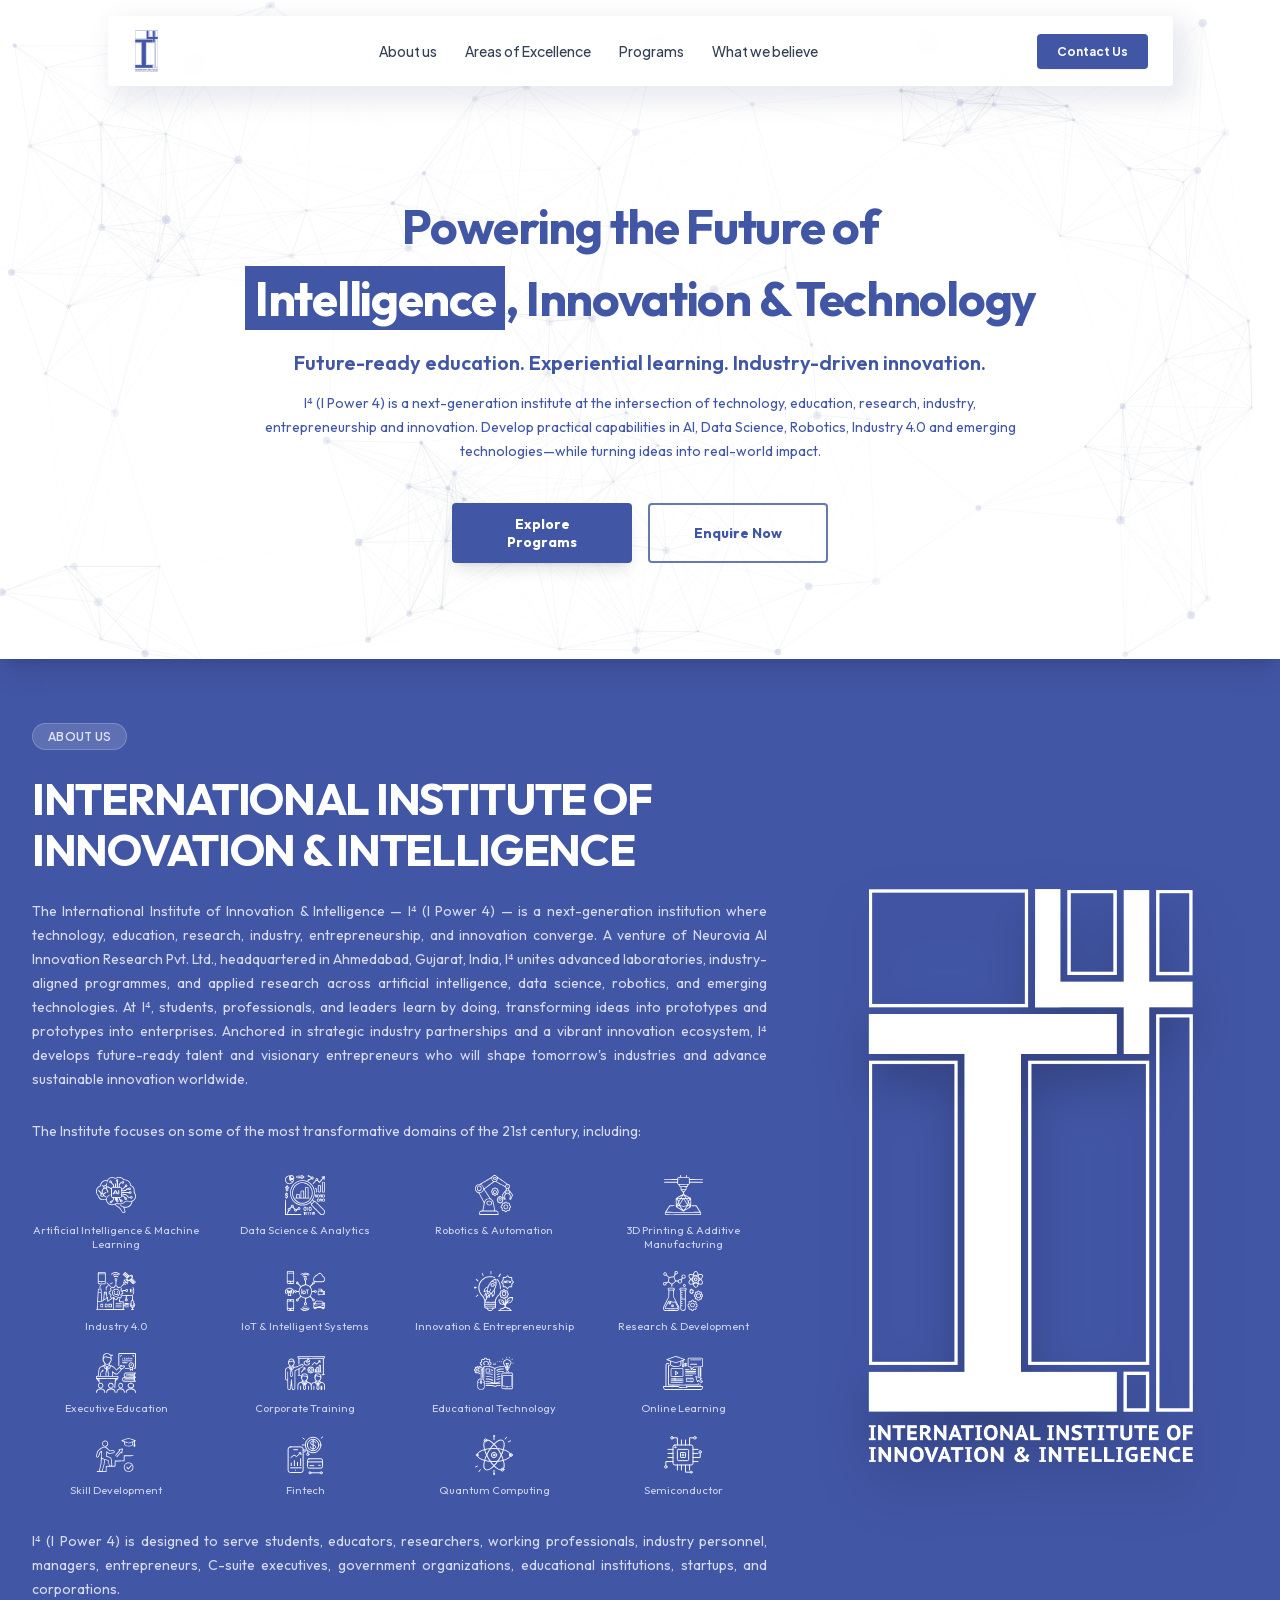
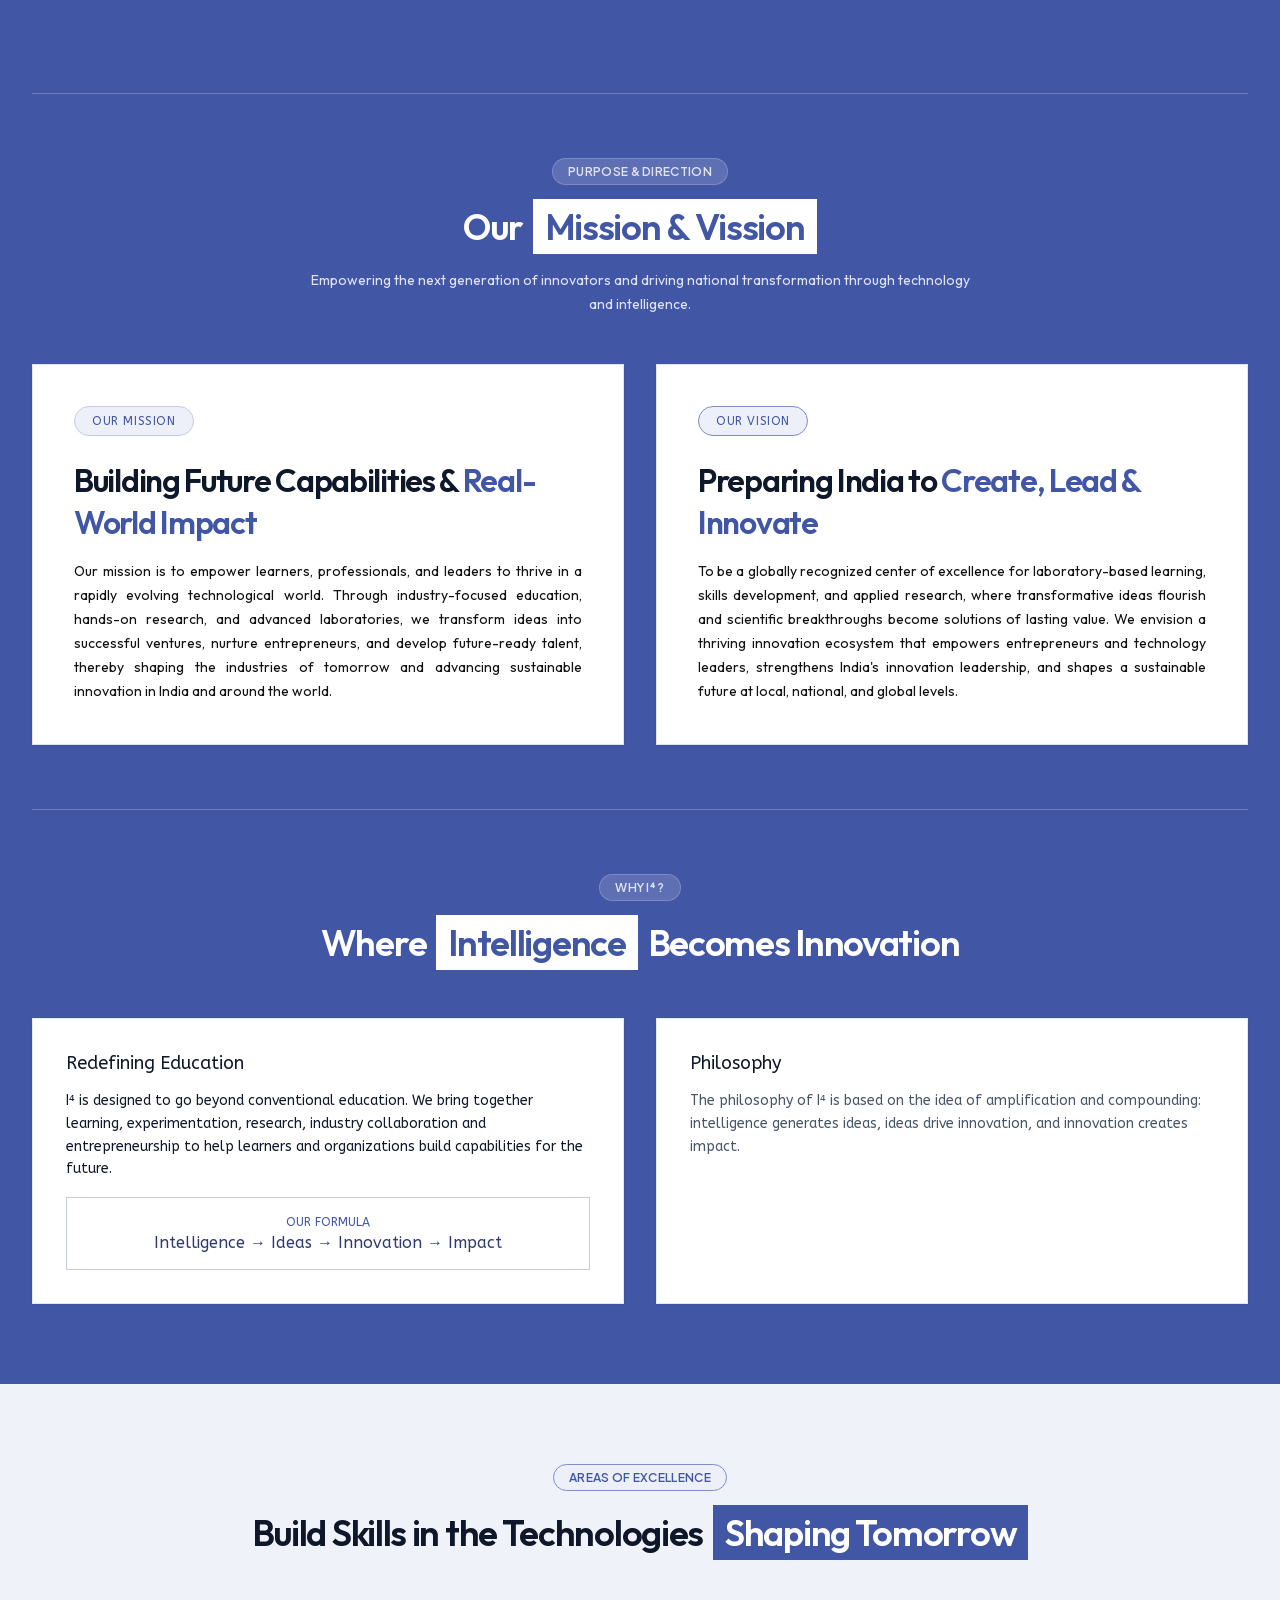
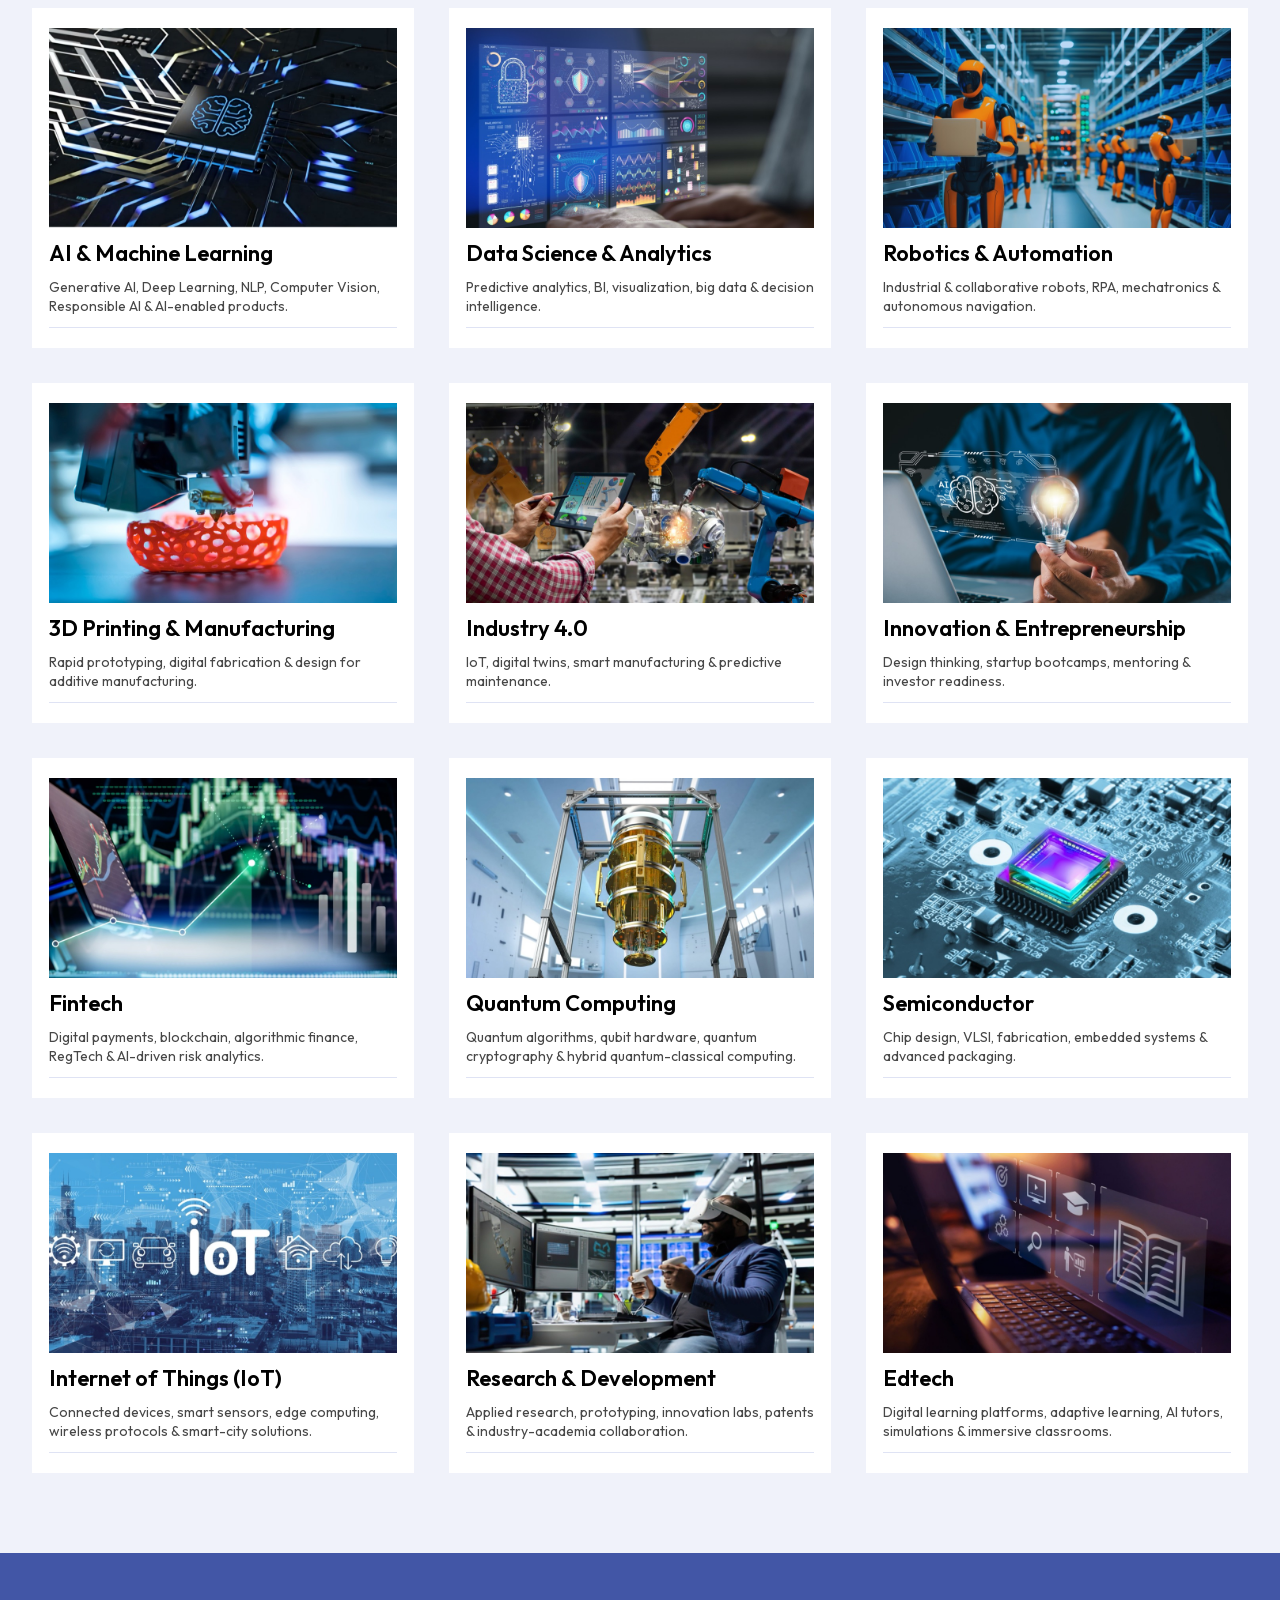
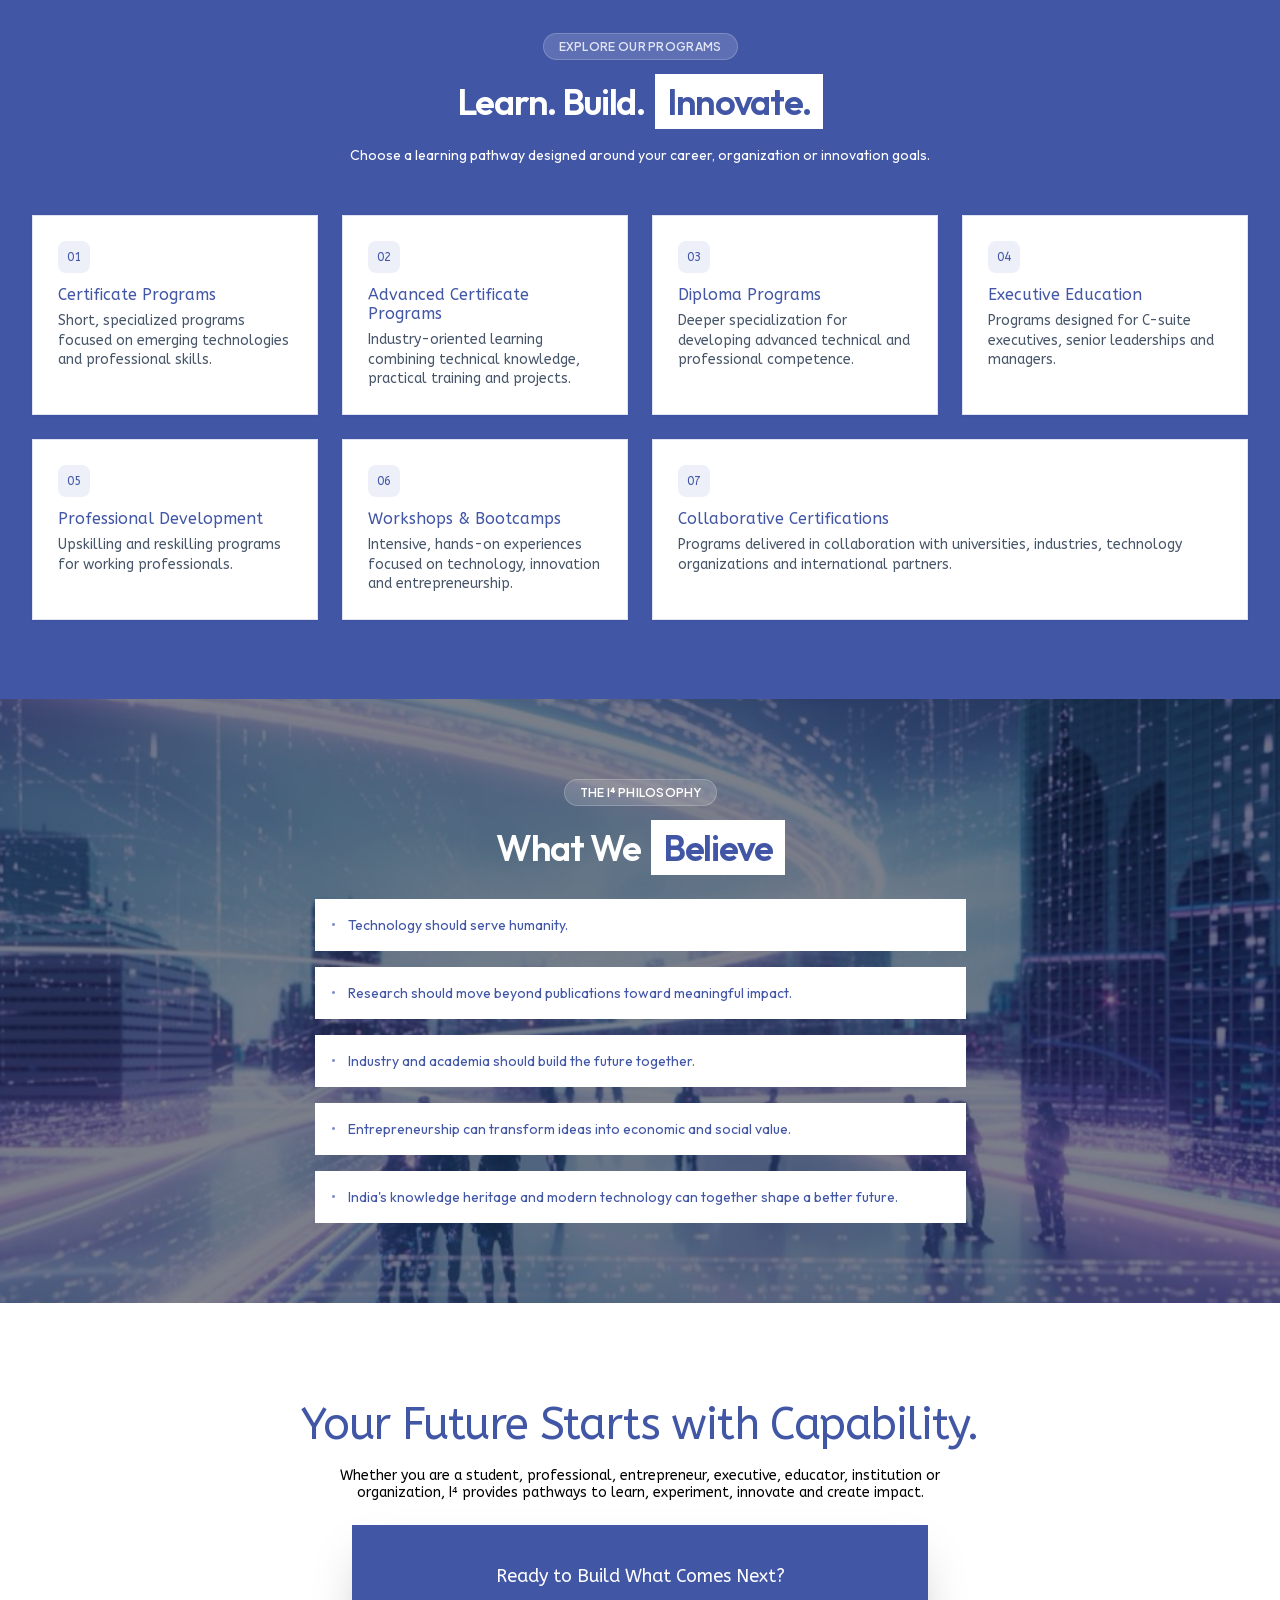
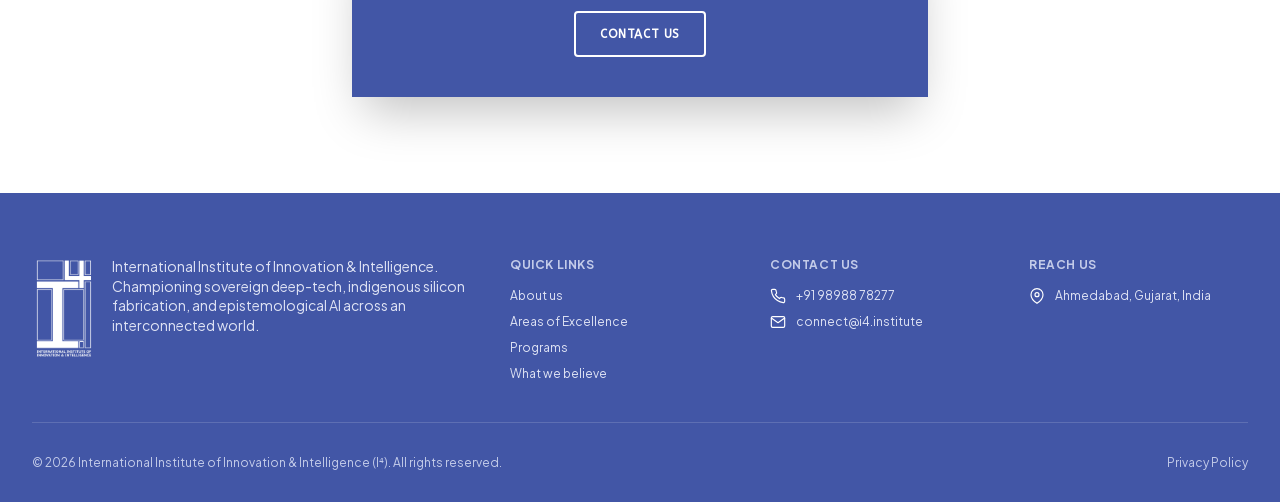
==== commit 9dc7e64e: "Spell out Manufacturing in the 3D Printing card title Co-Authored-By: Claude Sonnet 5.5 <noreply@ant" ====
--- a/index.html
+++ b/index.html
@@ -674,7 +674,7 @@
     </div>
     <div class="ex-card reveal">
       <img src="assets/excellence-4.jpg" alt="3D Printing & Manufacturing">
-      <h3>3D Printing &amp; Mfg</h3>
+      <h3>3D Printing &amp; Manufacturing</h3>
       <p>Rapid prototyping, digital fabrication &amp; design for additive manufacturing.</p>
       <hr>
     </div>
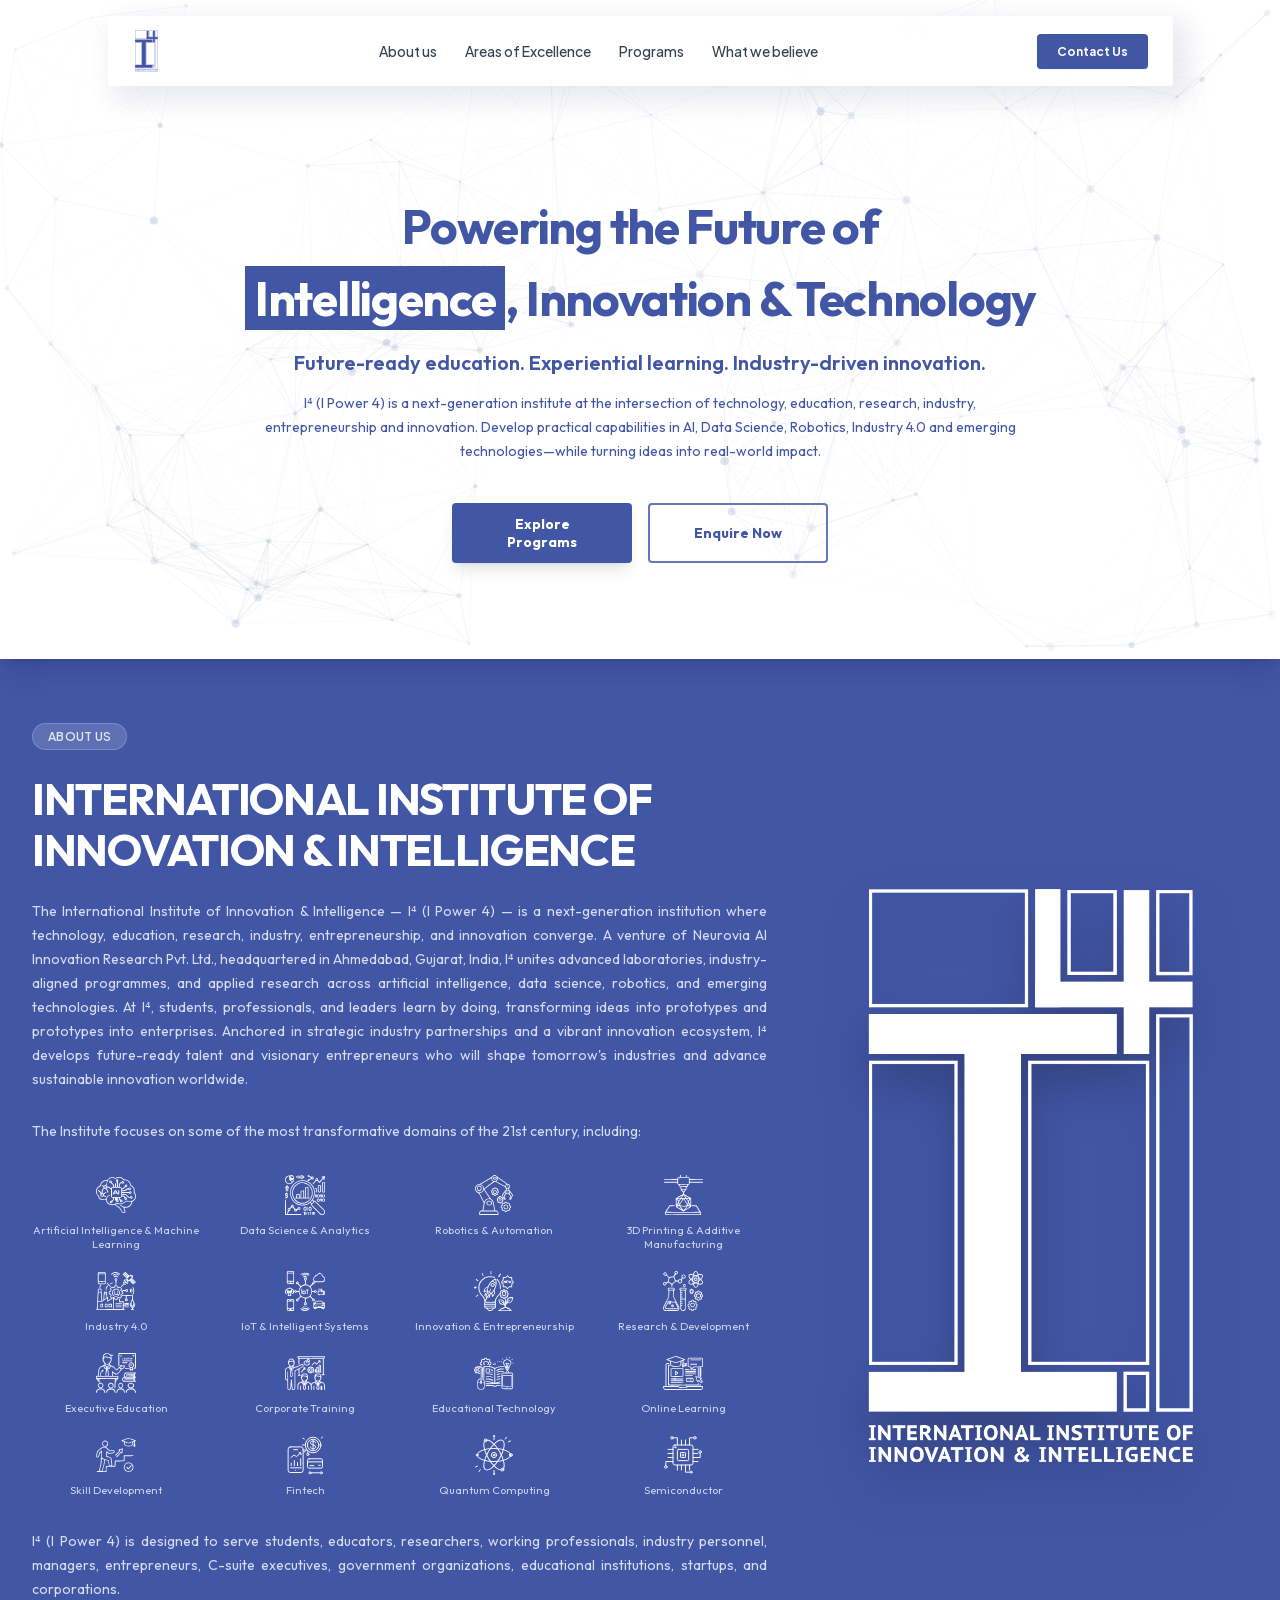
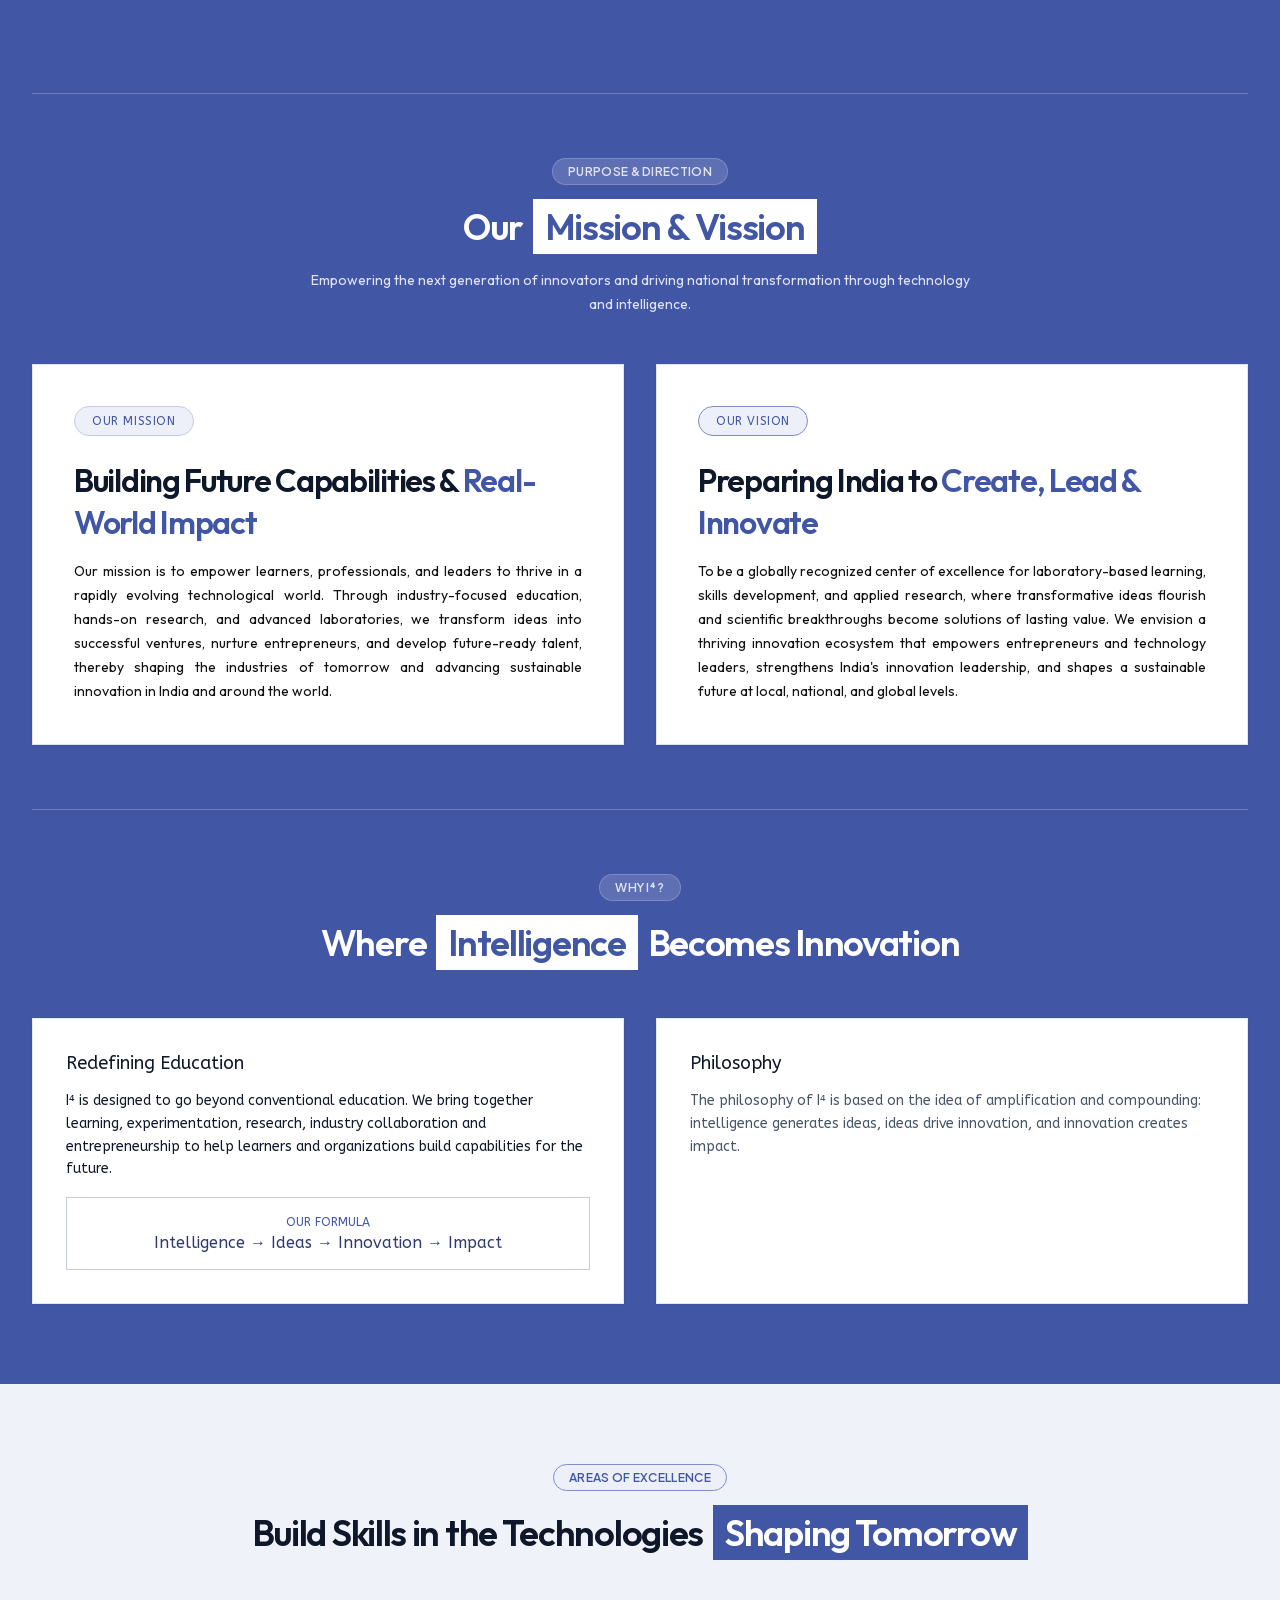
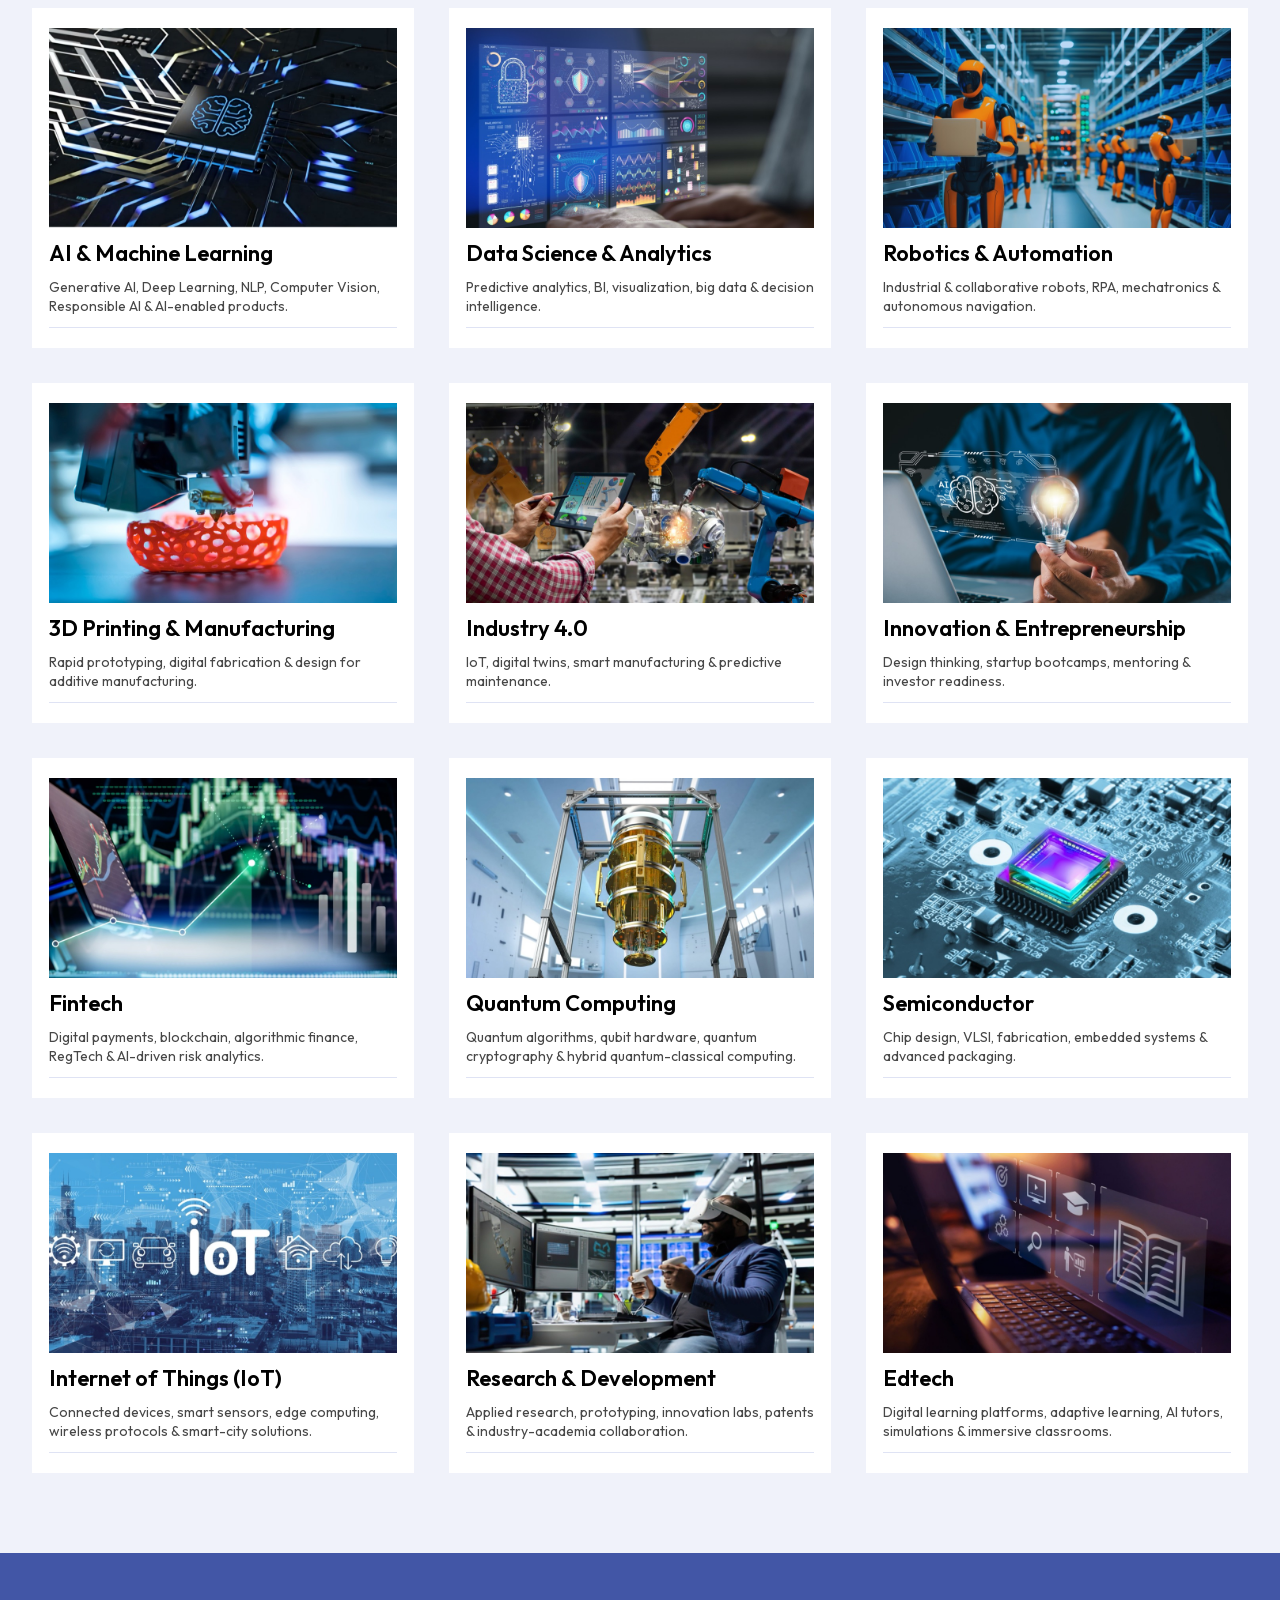
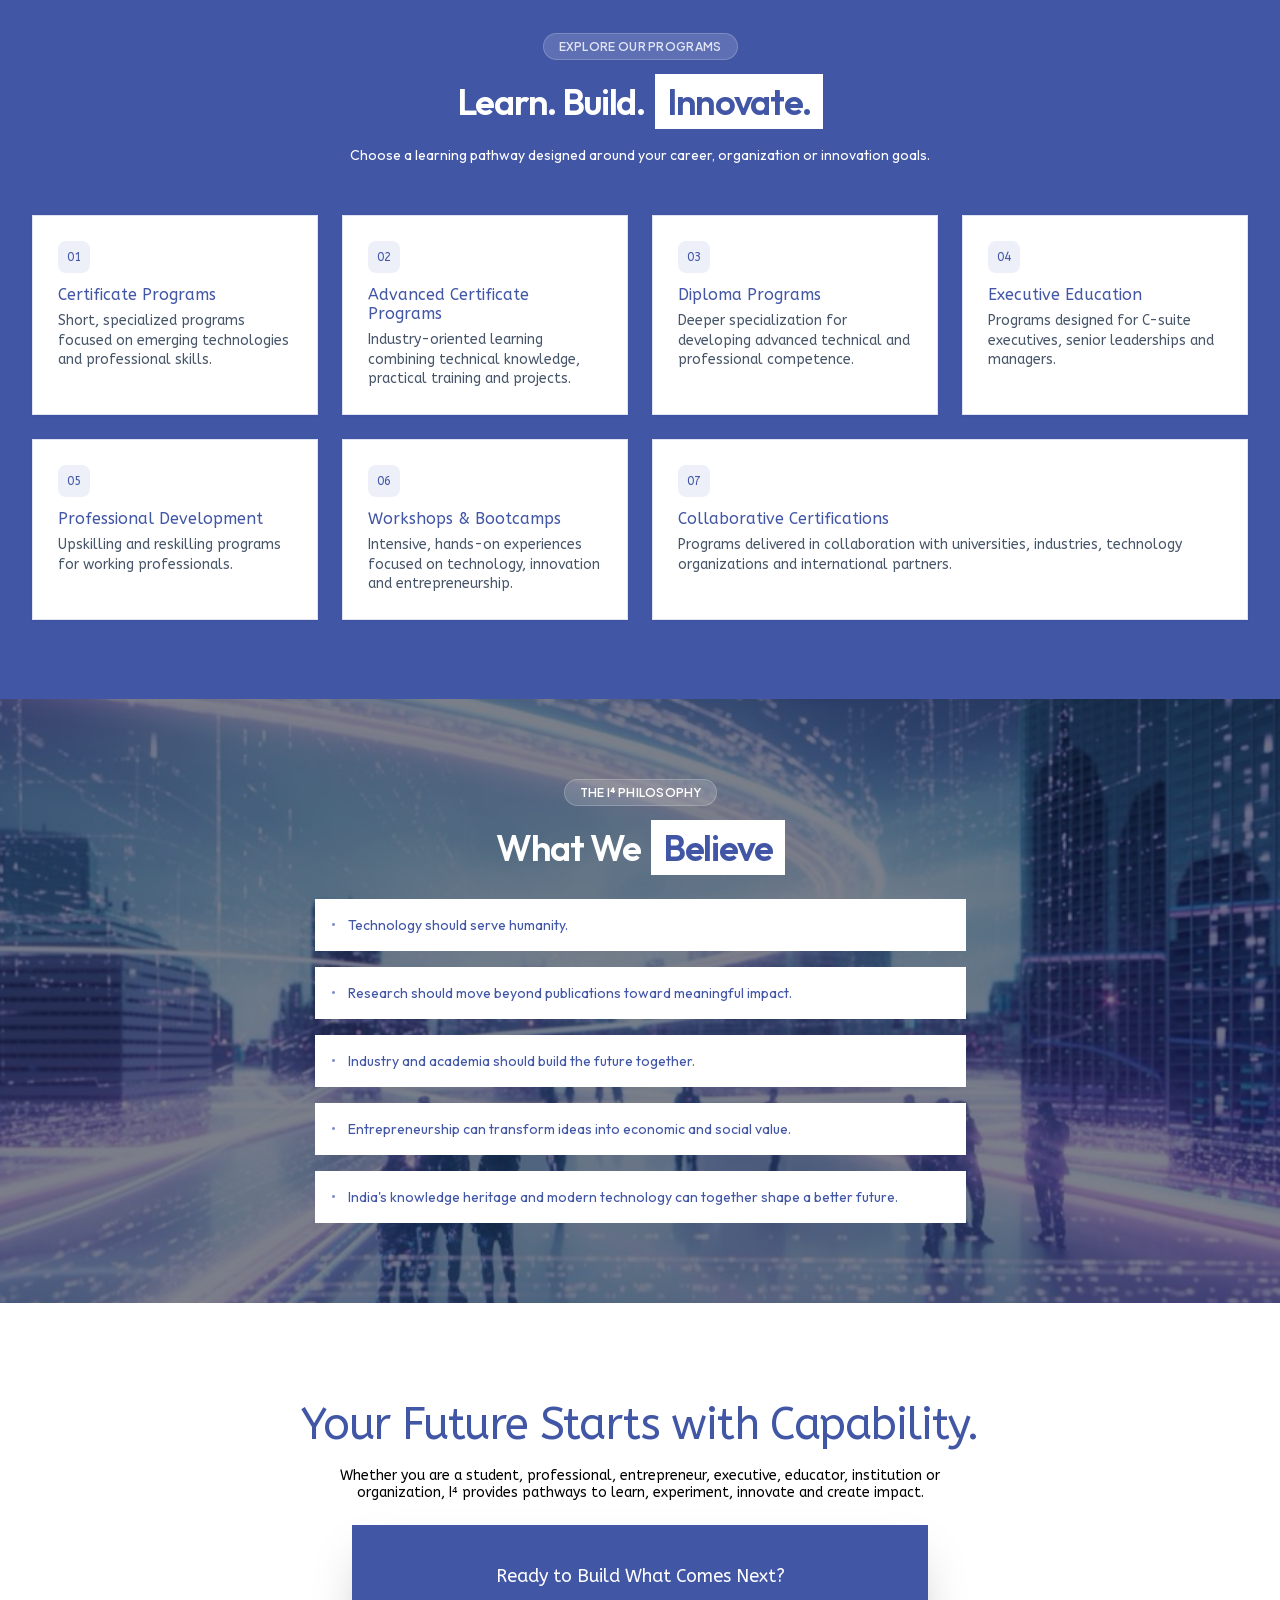
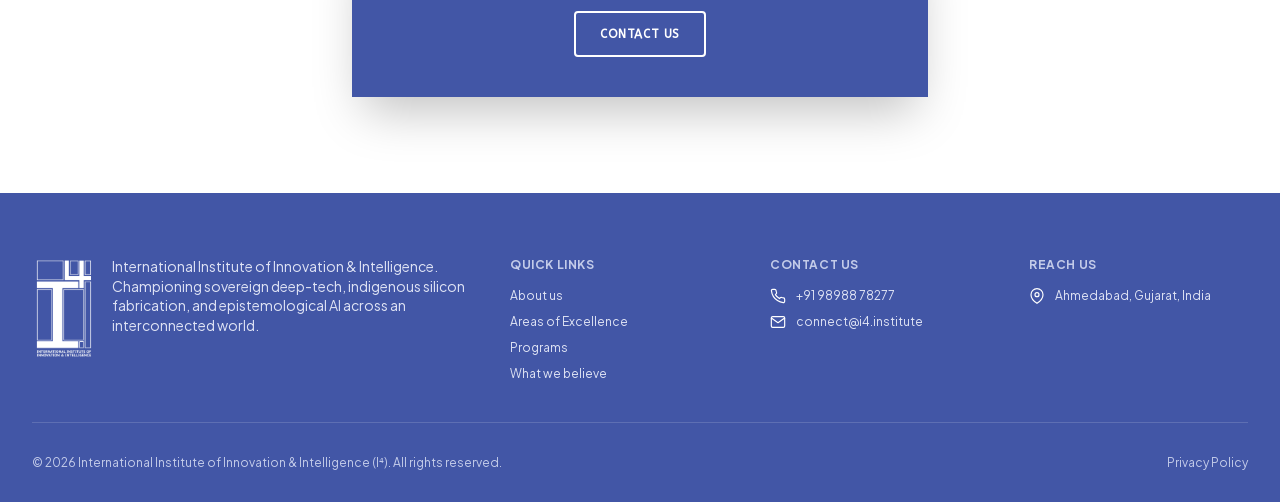
==== commit 9be4dafb: "Use new vector logo (logo.svg) in the navbar and privacy page Co-Authored-By: Claude Sonnet 5.5 <nor" ====
--- a/index.html
+++ b/index.html
@@ -533,7 +533,7 @@
 
 <nav class="navbar">
   <a href="#" class="brand">
-    <img src="assets/logo.png" alt="I⁴ Institute logo">
+    <img src="assets/logo.svg" alt="I⁴ Institute logo">
   </a>
   <button class="nav-toggle" id="navToggle" aria-label="Toggle navigation">
     <span></span><span></span><span></span>
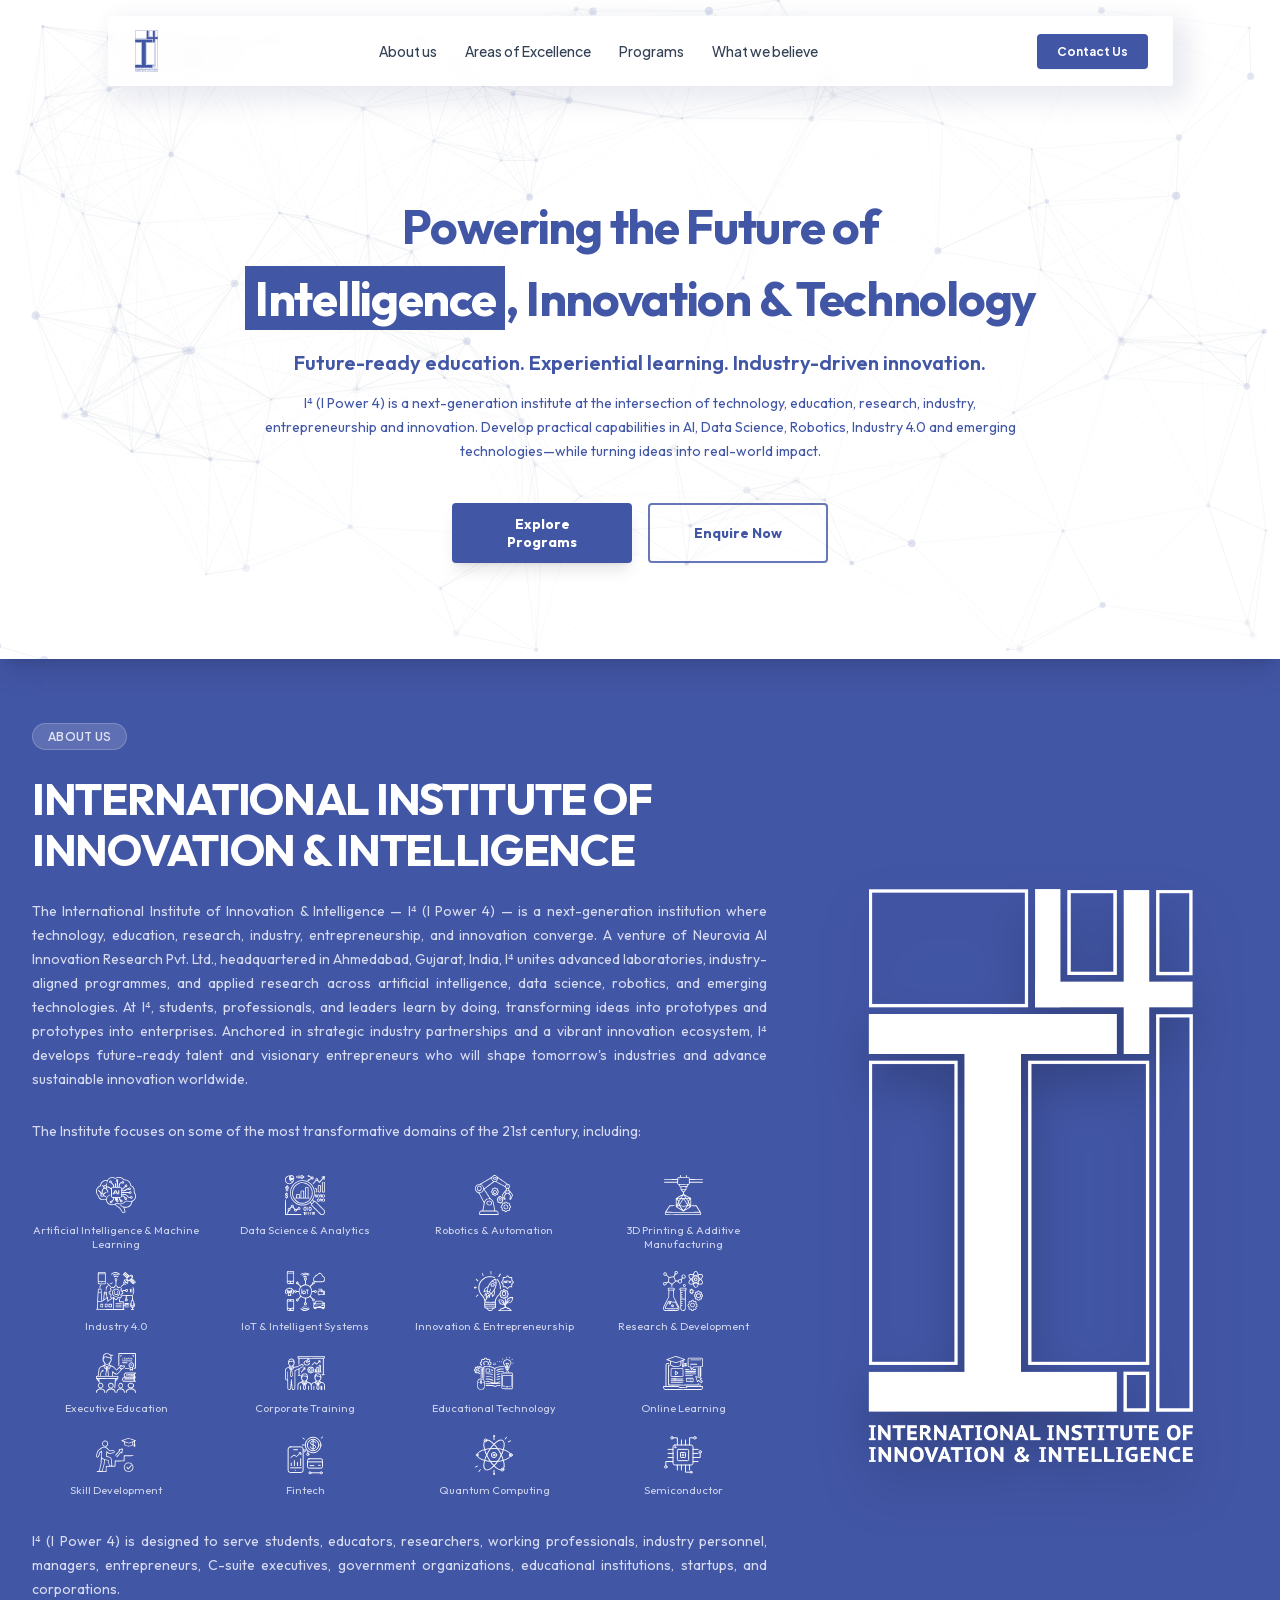
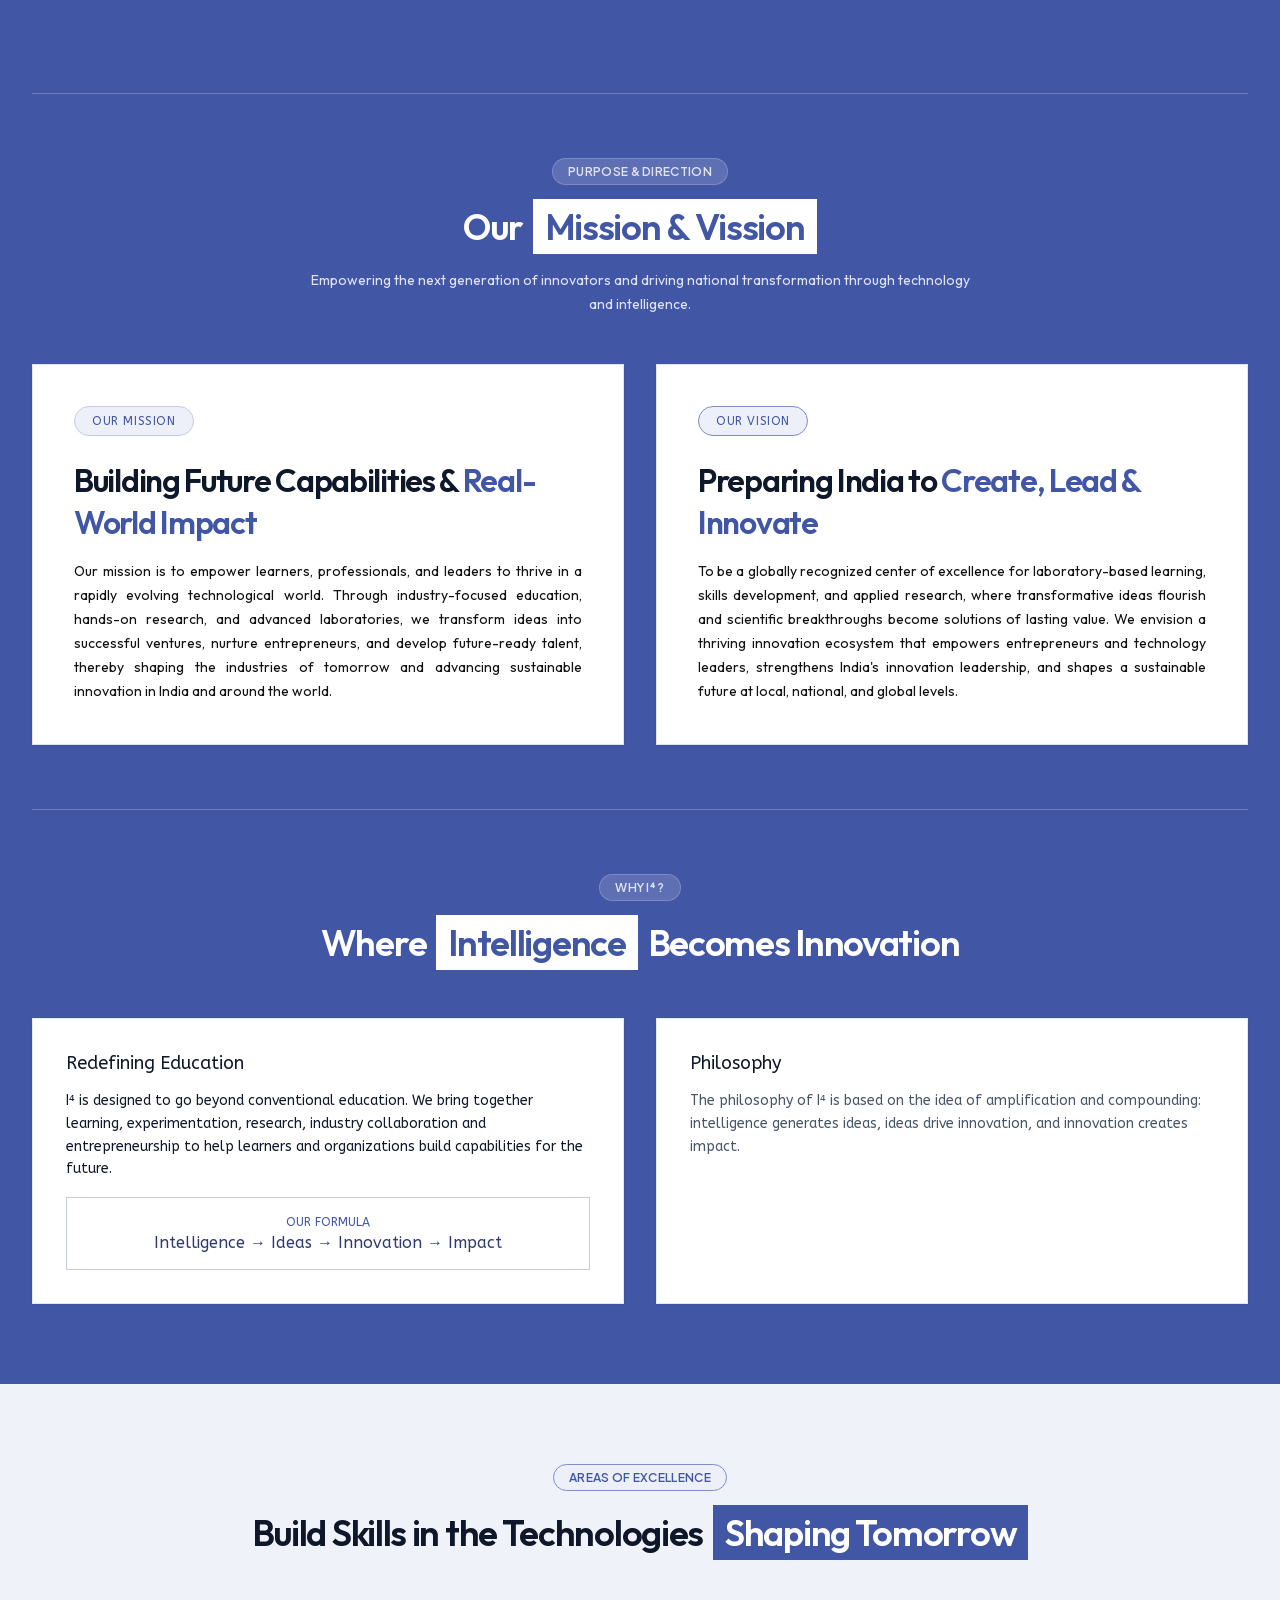
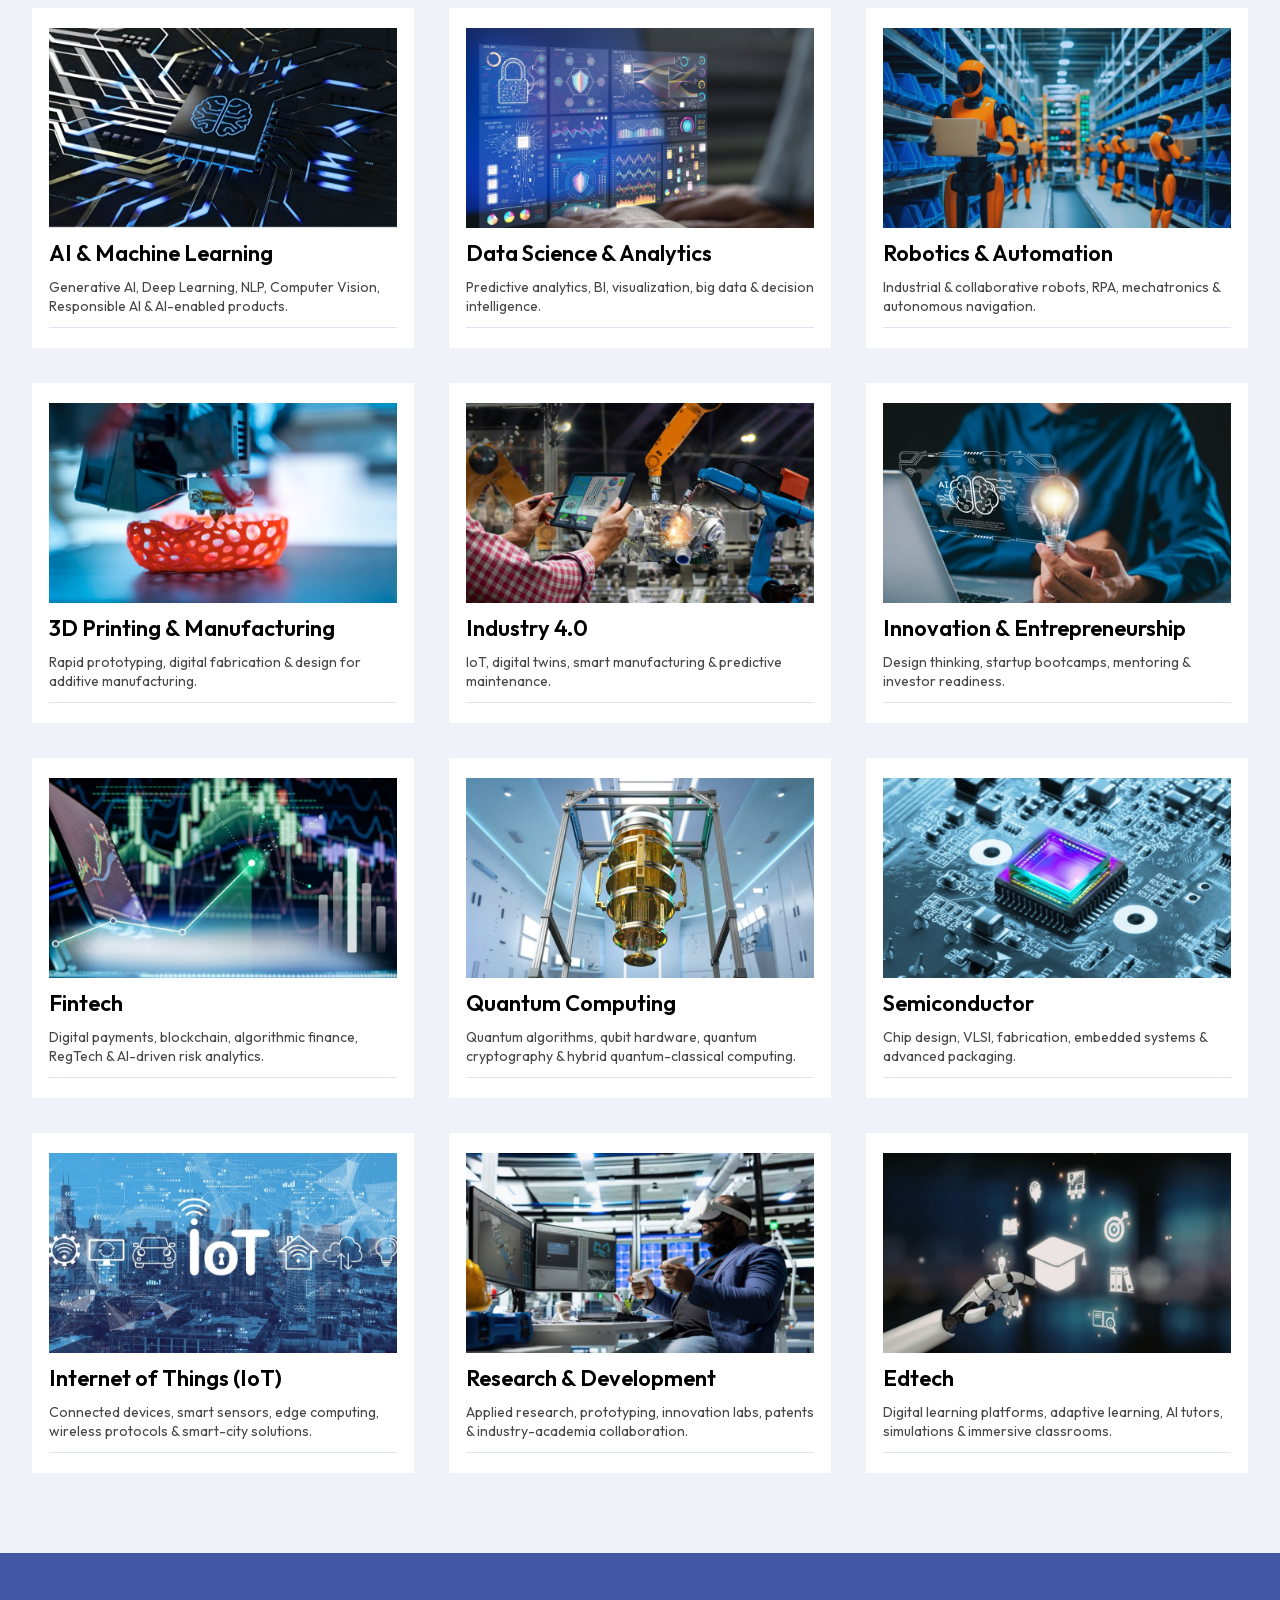
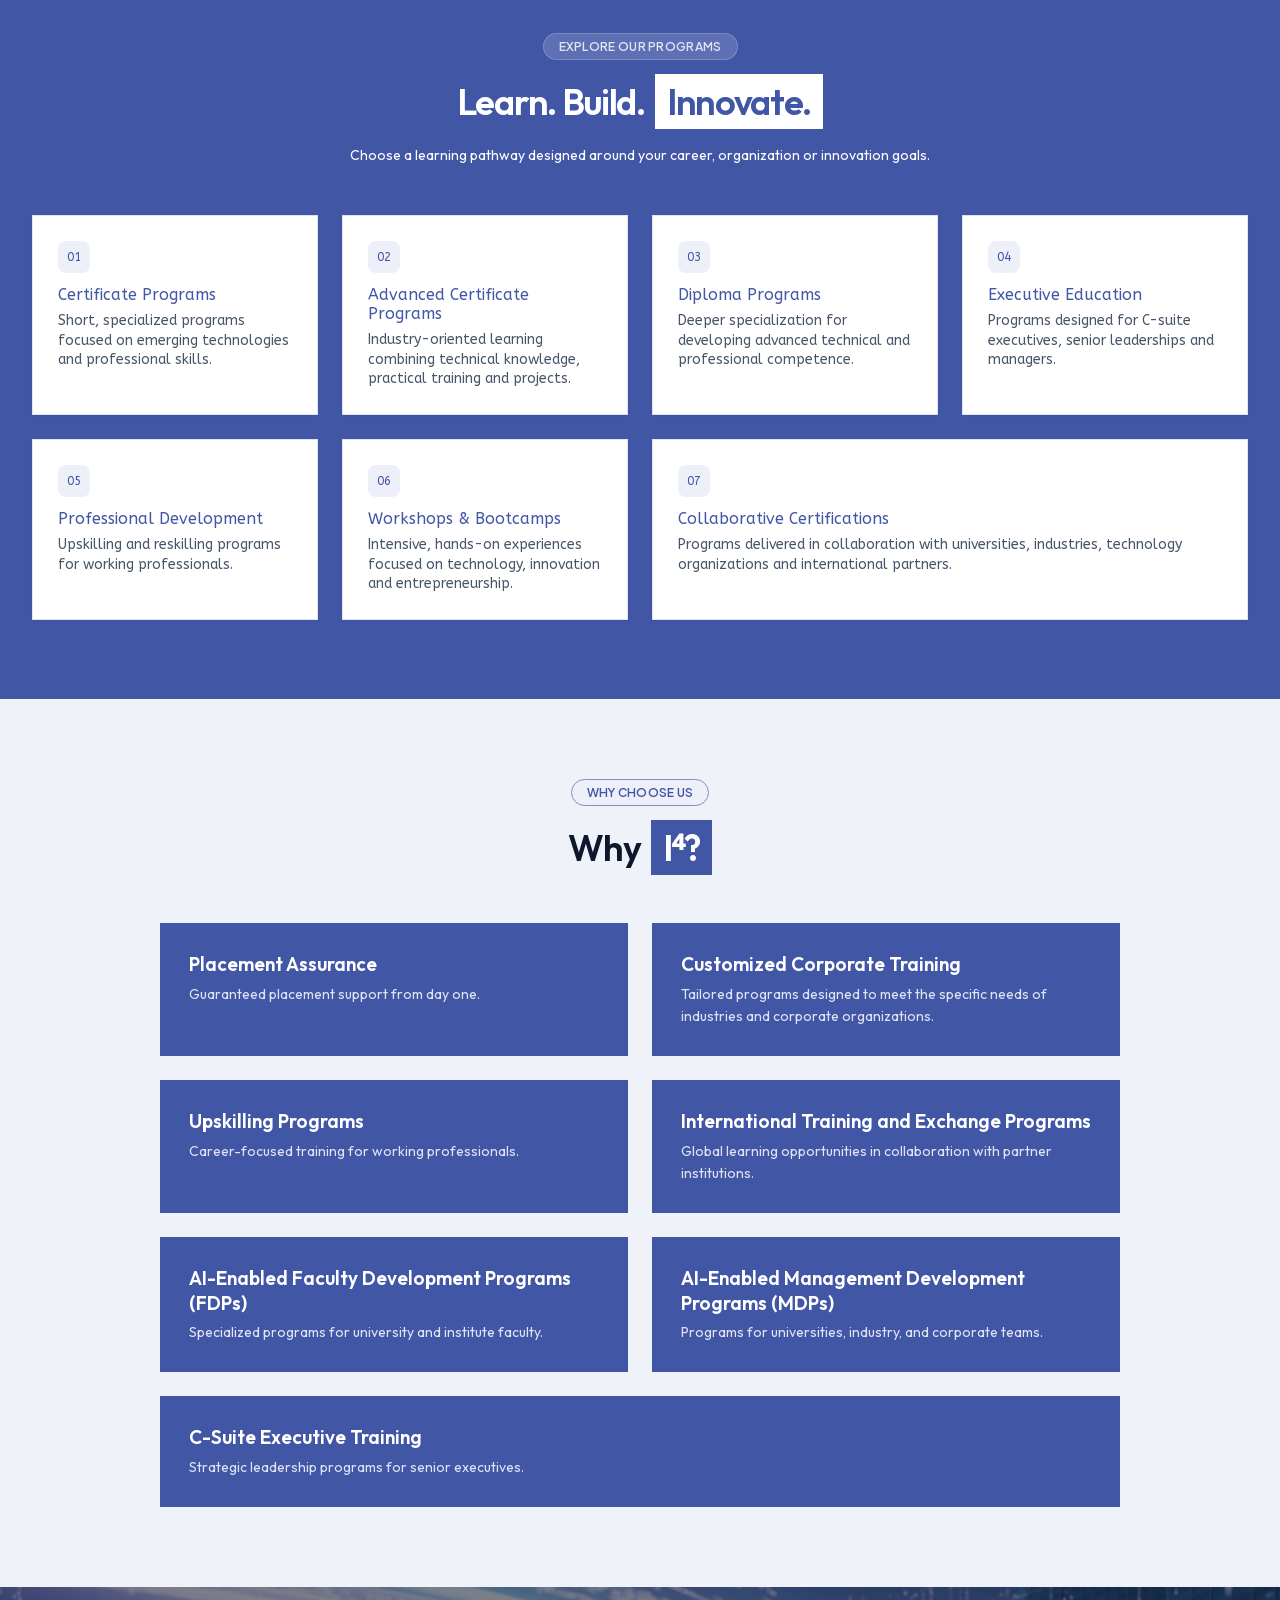
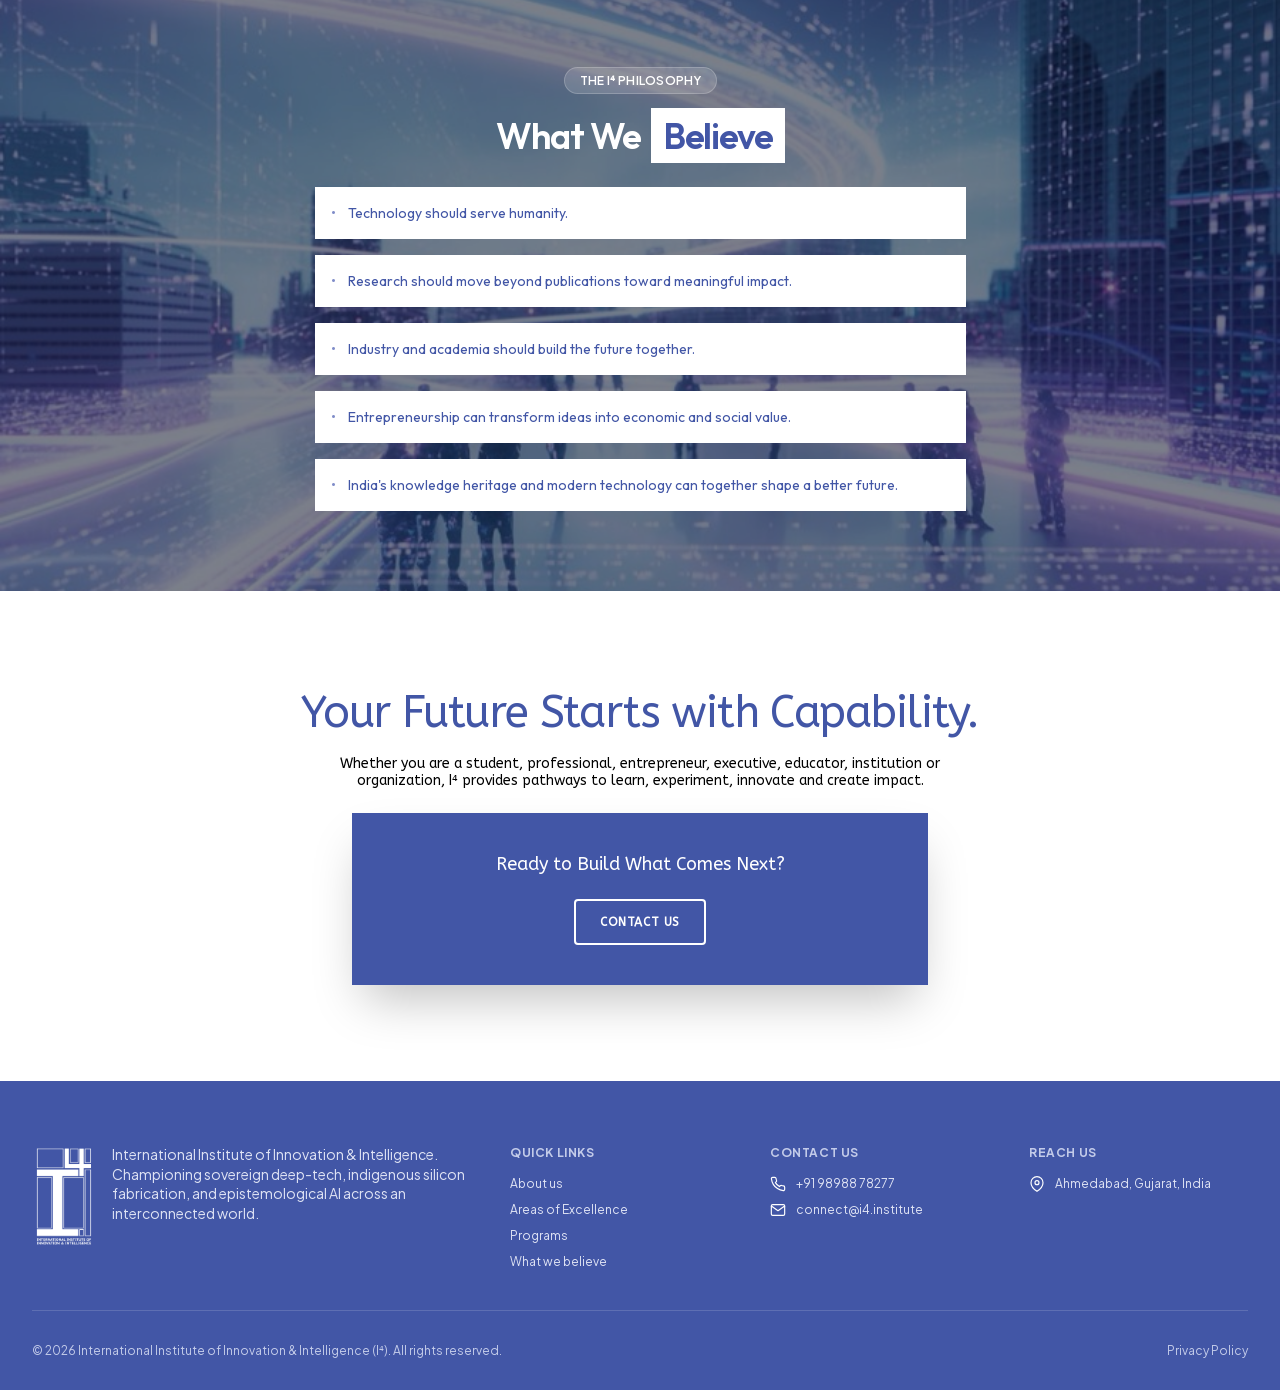
==== commit 79ea9cea: "Add Why I⁴ section; replace Edtech card image Co-Authored-By: Claude Sonnet 5.5 <noreply@anthropic.c" ====
--- a/index.html
+++ b/index.html
@@ -238,6 +238,21 @@
   .prog-card p{font-family:'ABeeZee',sans-serif;font-size:14px;line-height:19.5px;color:var(--slate-600);margin:0;}
   .prog-card.span2{grid-column:span 2;}
 
+  /* ---------- WHY I⁴ ---------- */
+  .whyi{background:var(--blue-bg-tint);}
+  .whyi .section-head h2{color:var(--slate-900);}
+  .whyi .section-head h2 .chip{background:var(--blue-primary);color:var(--white);}
+  .whyi-grid{max-width:960px;margin:0 auto;display:grid;grid-template-columns:repeat(2,1fr);gap:24px;}
+  .whyi-card{
+    background:var(--blue-primary);border:1px solid var(--blue-primary);
+    padding:28px;
+  }
+  .whyi-card:last-child{grid-column:1 / -1;}  /* 7 cards: the last one spans the full row */
+  .whyi-card h3{font-family:'Outfit',sans-serif;font-weight:600;font-size:19px;line-height:1.3;color:var(--white);margin:0 0 6px;}
+  .whyi-card p{font-size:14px;line-height:22px;color:var(--blue-100);margin:0;}
+  .whyi-card:hover{transform:translateY(-6px);box-shadow:0 20px 40px -12px rgba(46,58,115,.45);border-color:var(--blue-400);}
+  .whyi-card.revealed{transition-delay:0ms;}  /* hover reacts instantly once the entrance is over */
+
   /* ---------- PHILOSOPHY ---------- */
   .philosophy{
     position:relative;padding:80px 64px;
@@ -475,6 +490,10 @@
 
     .prog-grid{grid-template-columns:1fr;}
     .prog-card{text-align:center;}
+    .whyi-grid{grid-template-columns:1fr;gap:16px;}
+    .whyi-card{padding:20px 18px;text-align:left;}
+    .whyi-card:last-child{grid-column:auto;}
+    .whyi-card h3{font-size:17px;}
     .prog-card .num{align-self:flex-start;}
     .prog-card h3{text-align:left;}
     .prog-card p{text-align:justify;}
@@ -721,7 +740,7 @@
       <hr>
     </div>
     <div class="ex-card reveal">
-      <img src="assets/excellence-12.jpg" alt="Edtech">
+      <img src="assets/excellence-12.jpg?v=2" alt="Edtech">
       <h3>Edtech</h3>
       <p>Digital learning platforms, adaptive learning, AI tutors, simulations &amp; immersive classrooms.</p>
       <hr>
@@ -771,6 +790,44 @@
       <span class="num">07</span>
       <h3>Collaborative Certifications</h3>
       <p>Programs delivered in collaboration with universities, industries, technology organizations and international partners.</p>
+    </div>
+  </div>
+</section>
+
+<!-- WHY I⁴ -->
+<section class="whyi section-pad" id="why">
+  <div class="section-head reveal">
+    <span class="pill light">Why choose us</span>
+    <h2>Why <span class="chip">I⁴?</span></h2>
+  </div>
+  <div class="whyi-grid stagger">
+    <div class="whyi-card reveal">
+      <h3>Placement Assurance</h3>
+      <p>Guaranteed placement support from day one.</p>
+    </div>
+    <div class="whyi-card reveal">
+      <h3>Customized Corporate Training</h3>
+      <p>Tailored programs designed to meet the specific needs of industries and corporate organizations.</p>
+    </div>
+    <div class="whyi-card reveal">
+      <h3>Upskilling Programs</h3>
+      <p>Career-focused training for working professionals.</p>
+    </div>
+    <div class="whyi-card reveal">
+      <h3>International Training and Exchange Programs</h3>
+      <p>Global learning opportunities in collaboration with partner institutions.</p>
+    </div>
+    <div class="whyi-card reveal">
+      <h3>AI-Enabled Faculty Development Programs (FDPs)</h3>
+      <p>Specialized programs for university and institute faculty.</p>
+    </div>
+    <div class="whyi-card reveal">
+      <h3>AI-Enabled Management Development Programs (MDPs)</h3>
+      <p>Programs for universities, industry, and corporate teams.</p>
+    </div>
+    <div class="whyi-card reveal">
+      <h3>C-Suite Executive Training</h3>
+      <p>Strategic leadership programs for senior executives.</p>
     </div>
   </div>
 </section>
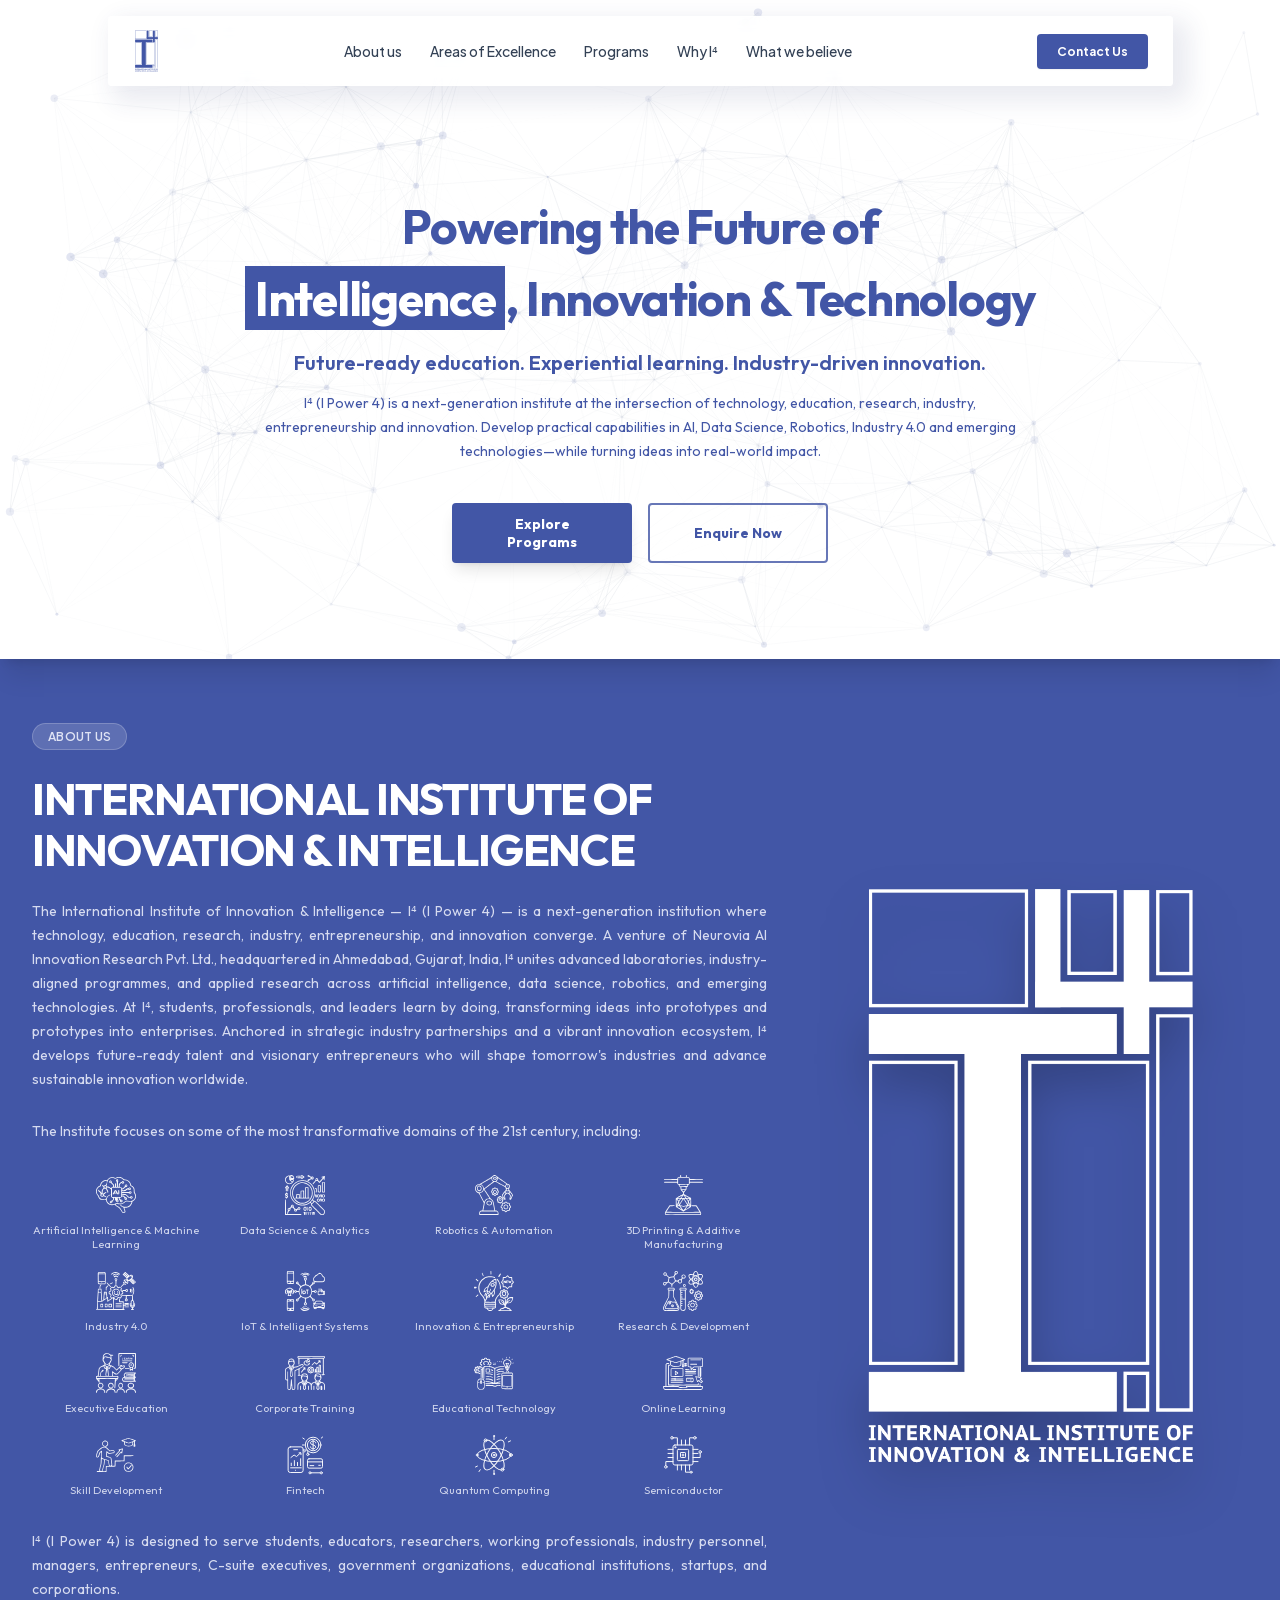
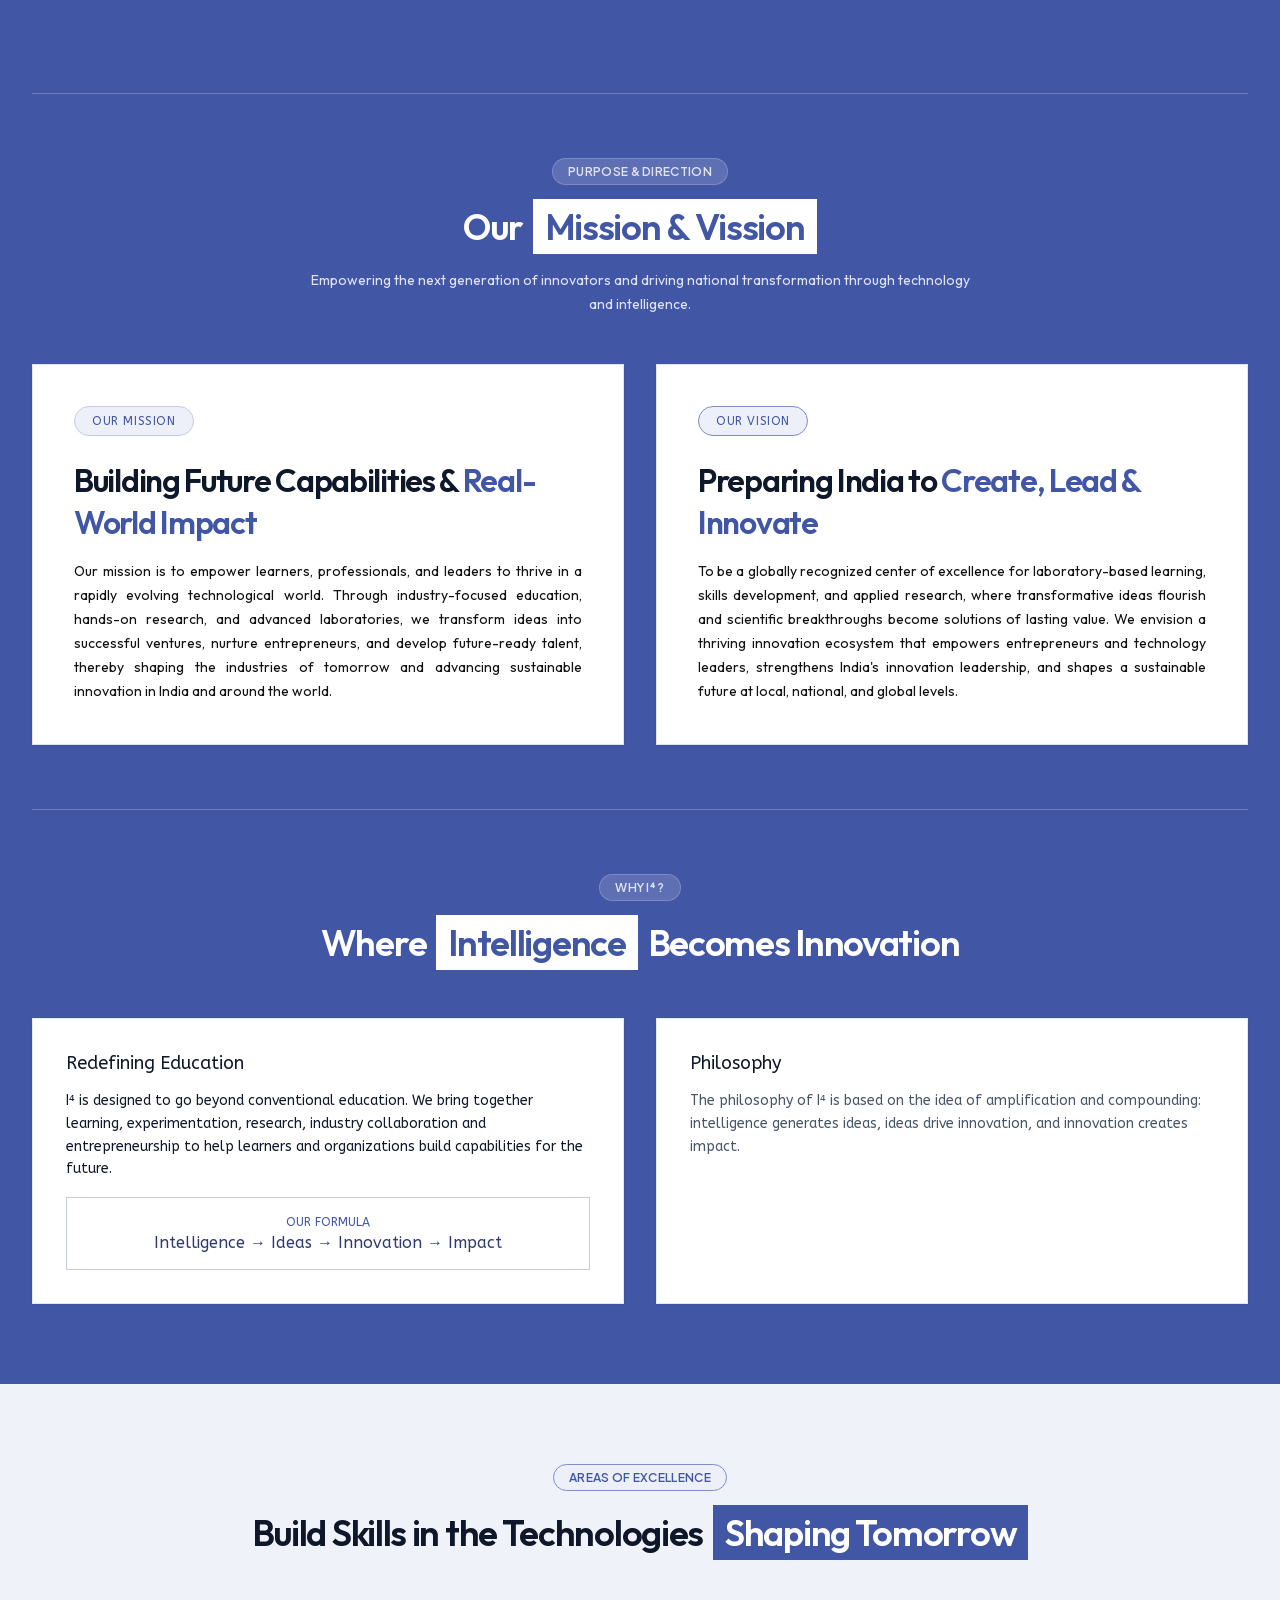
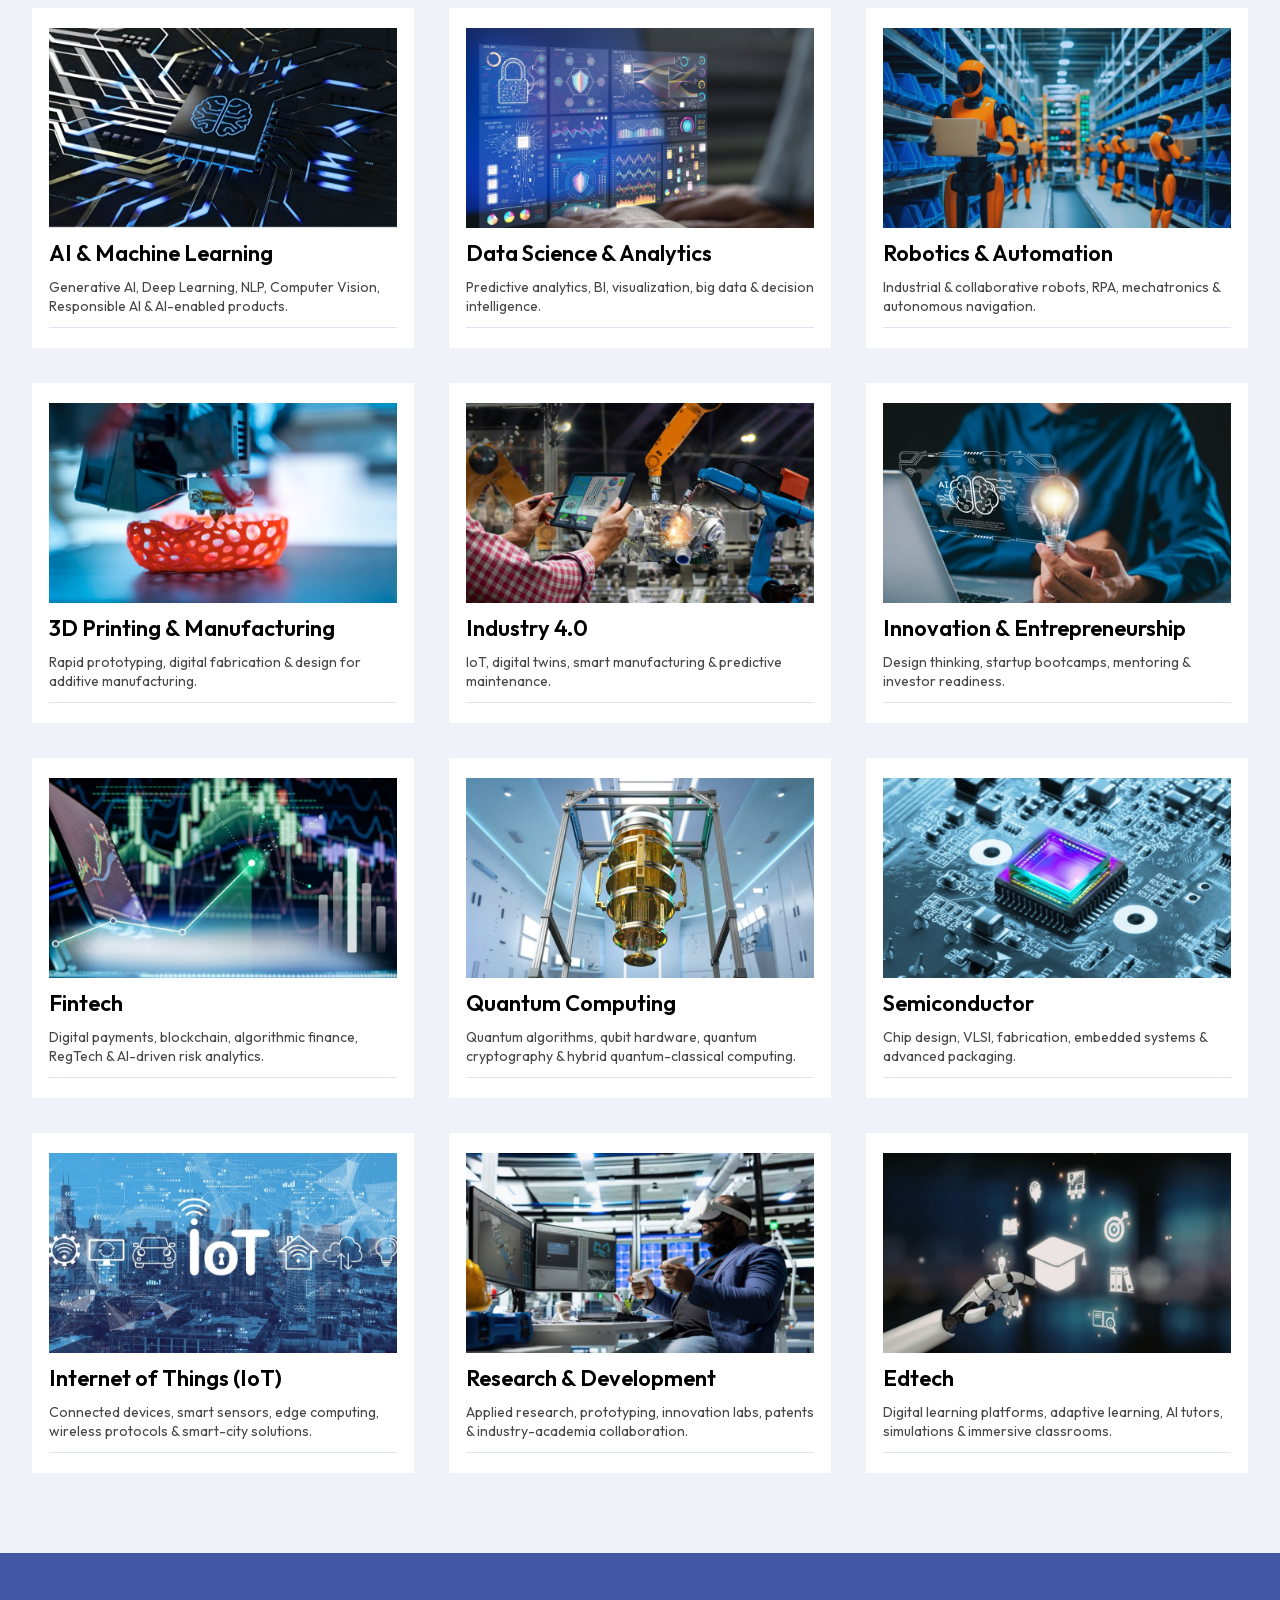
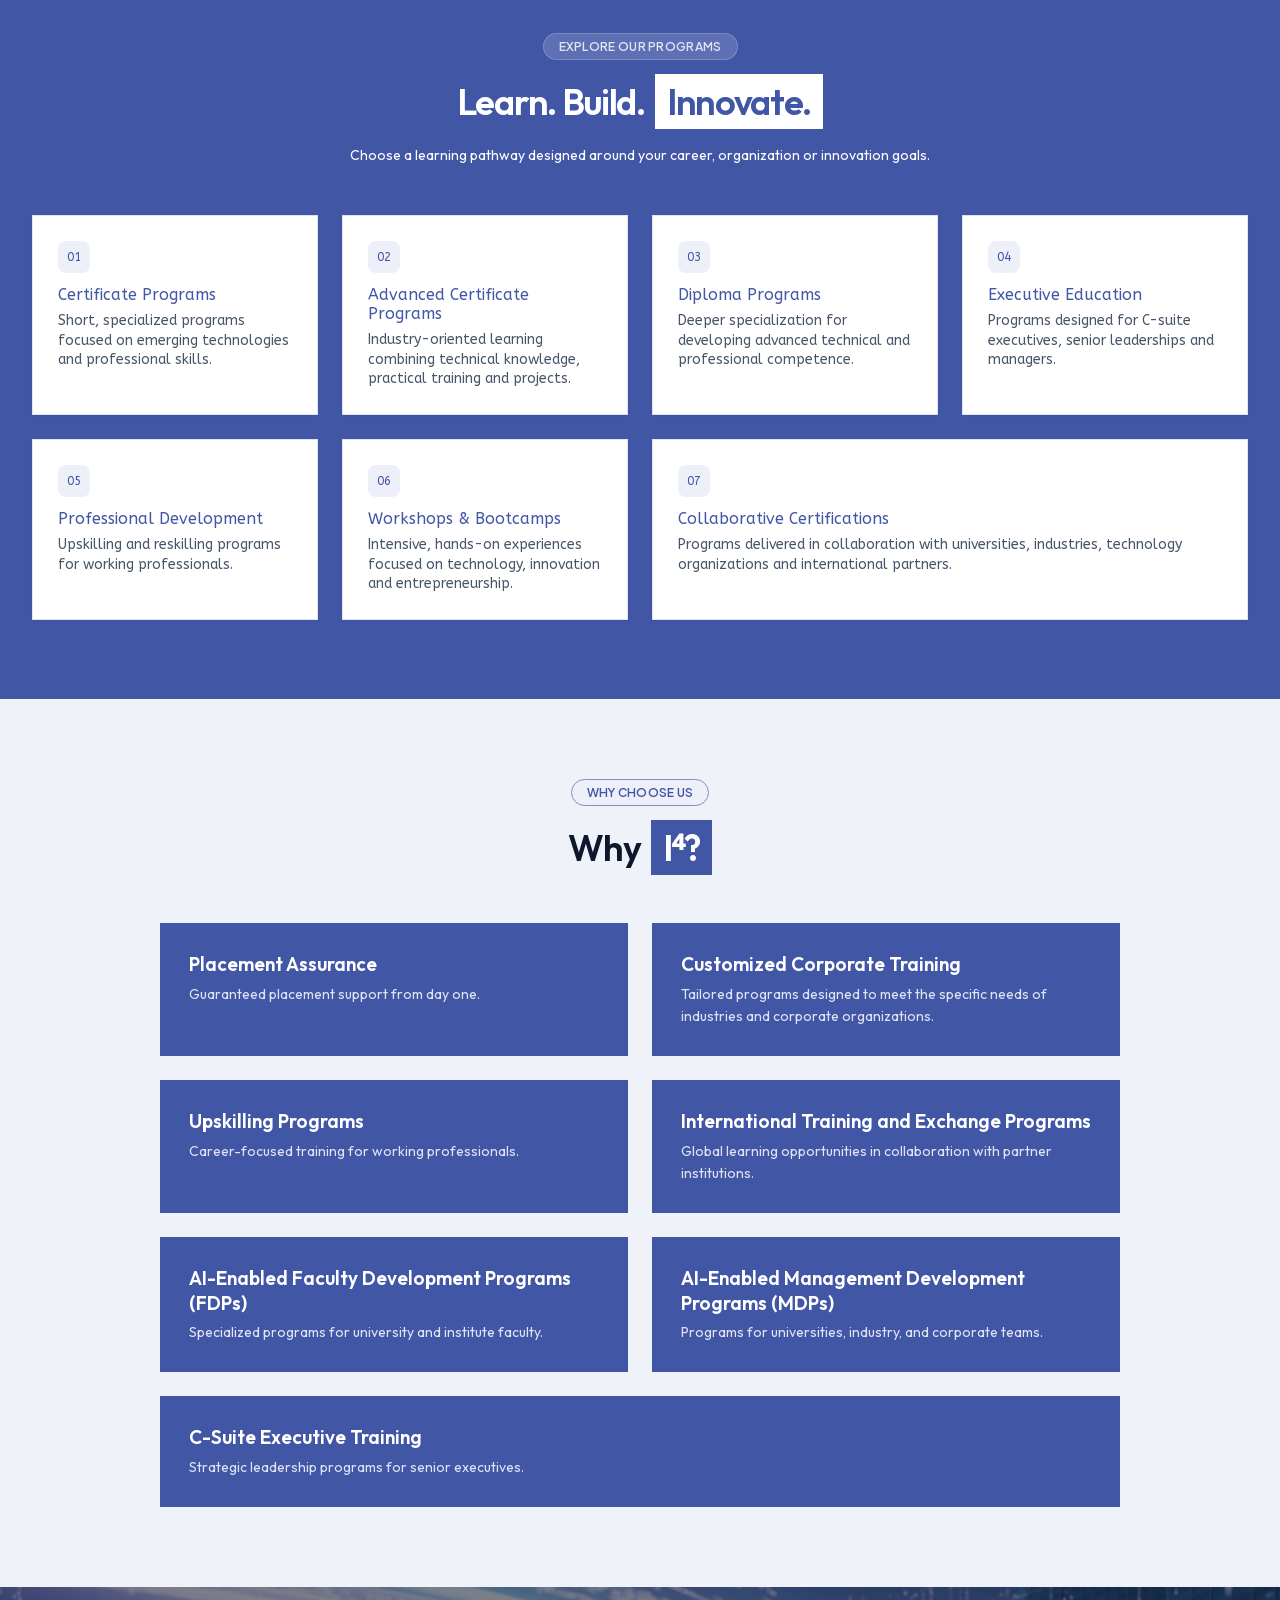
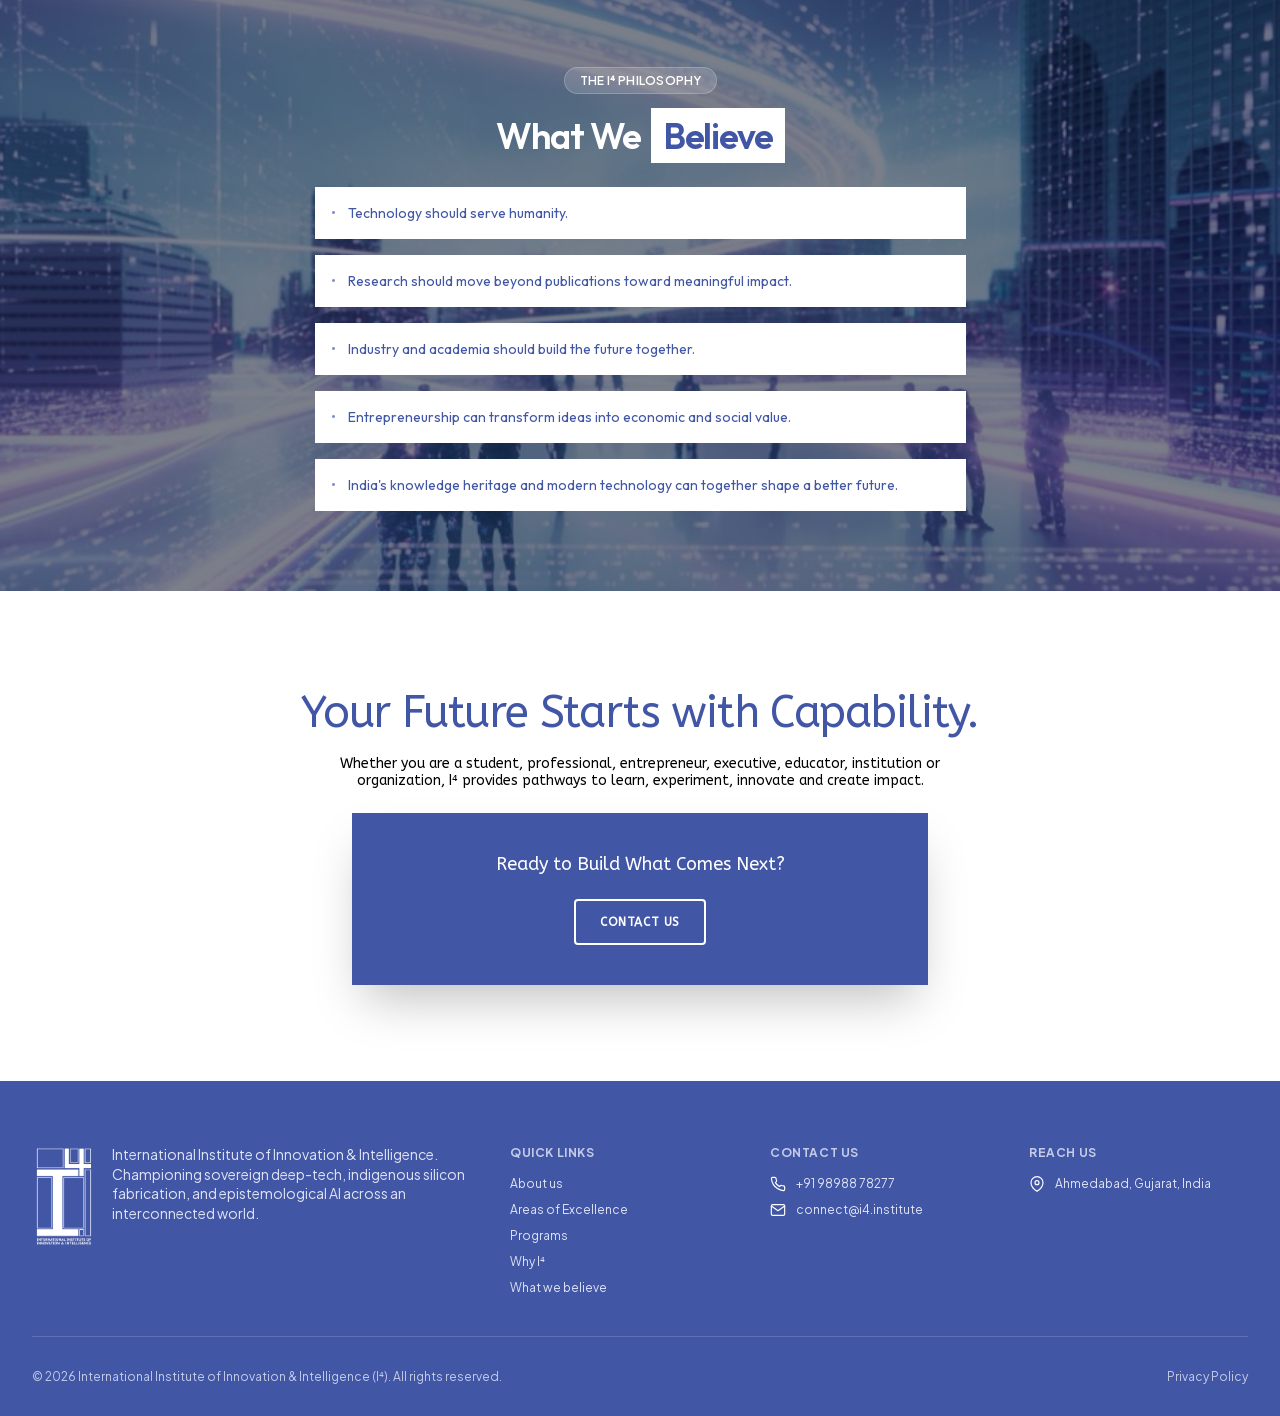
==== commit 40d9e5cb: "Add Why I⁴ to the navbar and footer quick links Co-Authored-By: Claude Sonnet 5.5 <noreply@anthropic" ====
--- a/index.html
+++ b/index.html
@@ -561,6 +561,7 @@
     <a href="#about">About us</a>
     <a href="#excellence">Areas of Excellence</a>
     <a href="#programs">Programs</a>
+    <a href="#why">Why I⁴</a>
     <a href="#believe">What we believe</a>
   </div>
   <a href="tel:+919898878277" class="nav-cta">Contact Us</a>
@@ -874,6 +875,7 @@
         <a href="#about">About us</a>
         <a href="#excellence">Areas of Excellence</a>
         <a href="#programs">Programs</a>
+        <a href="#why">Why I⁴</a>
         <a href="#believe">What we believe</a>
       </div>
     </div>
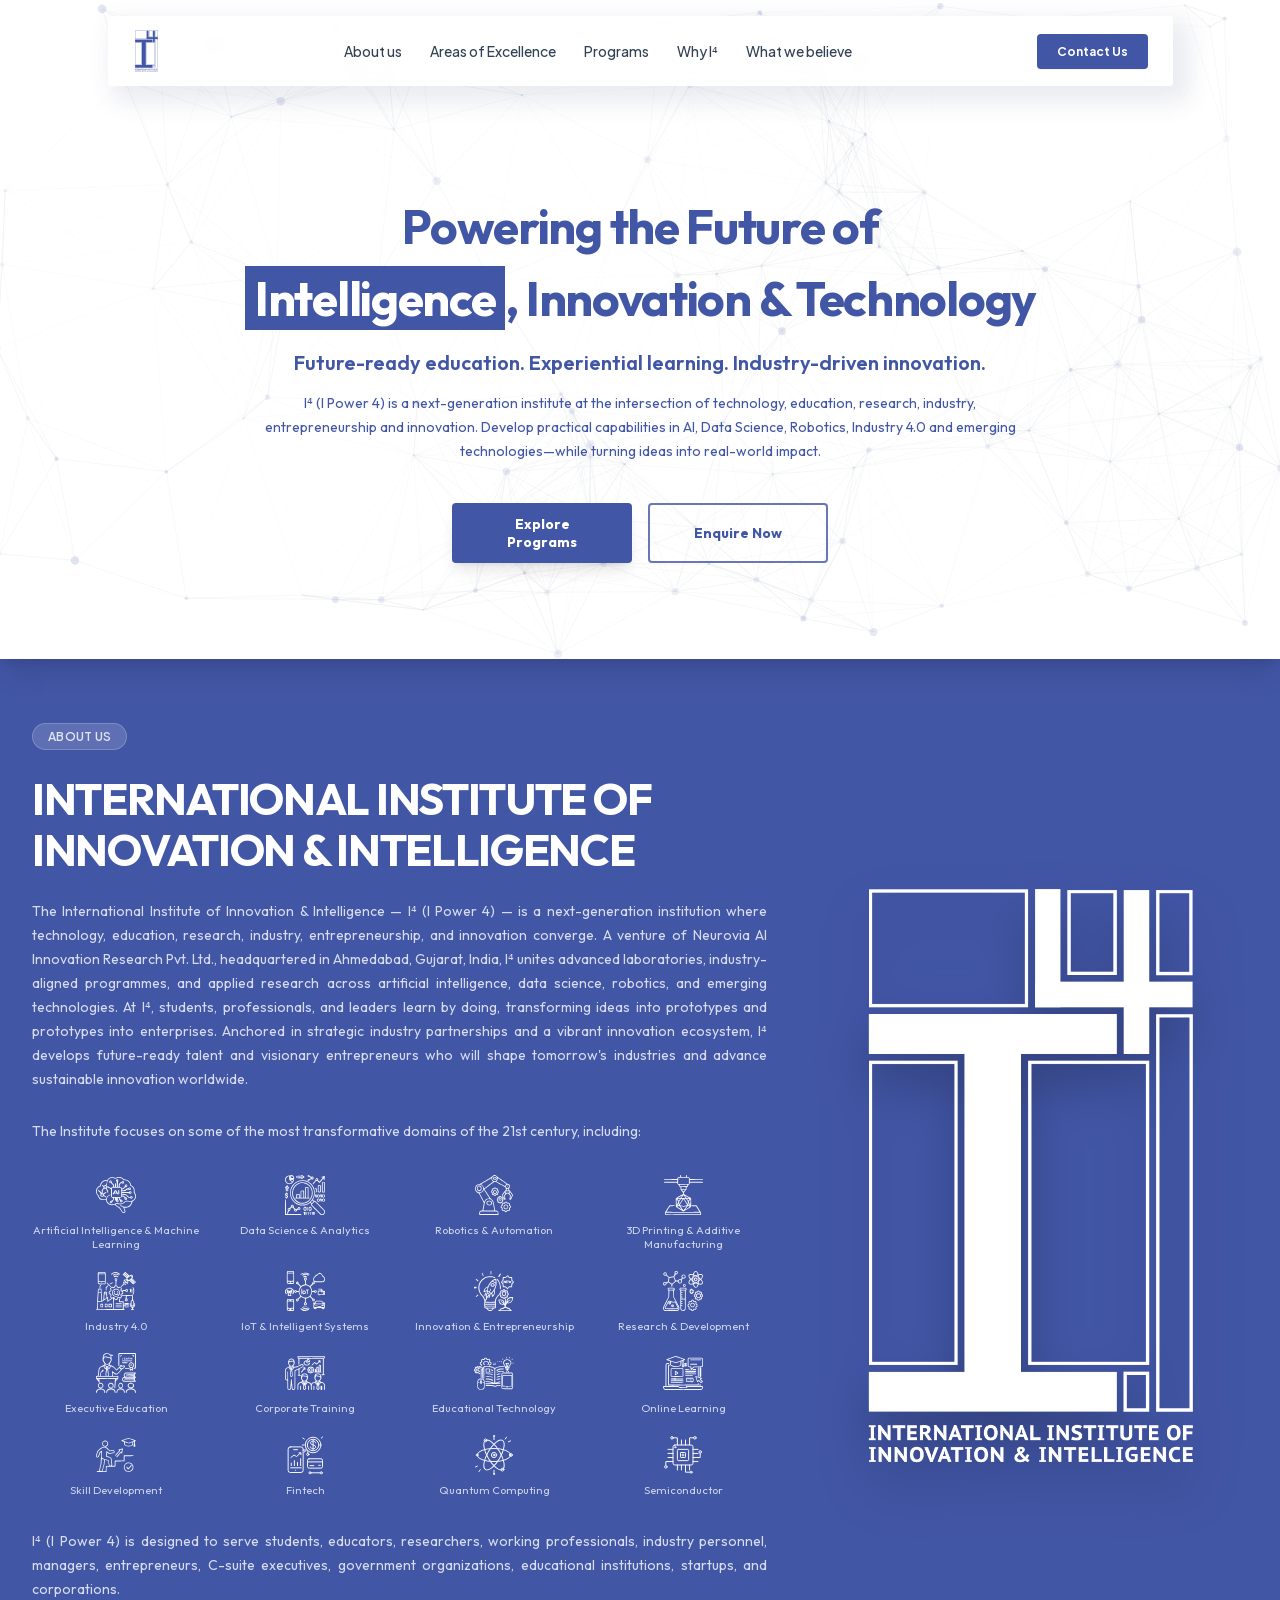
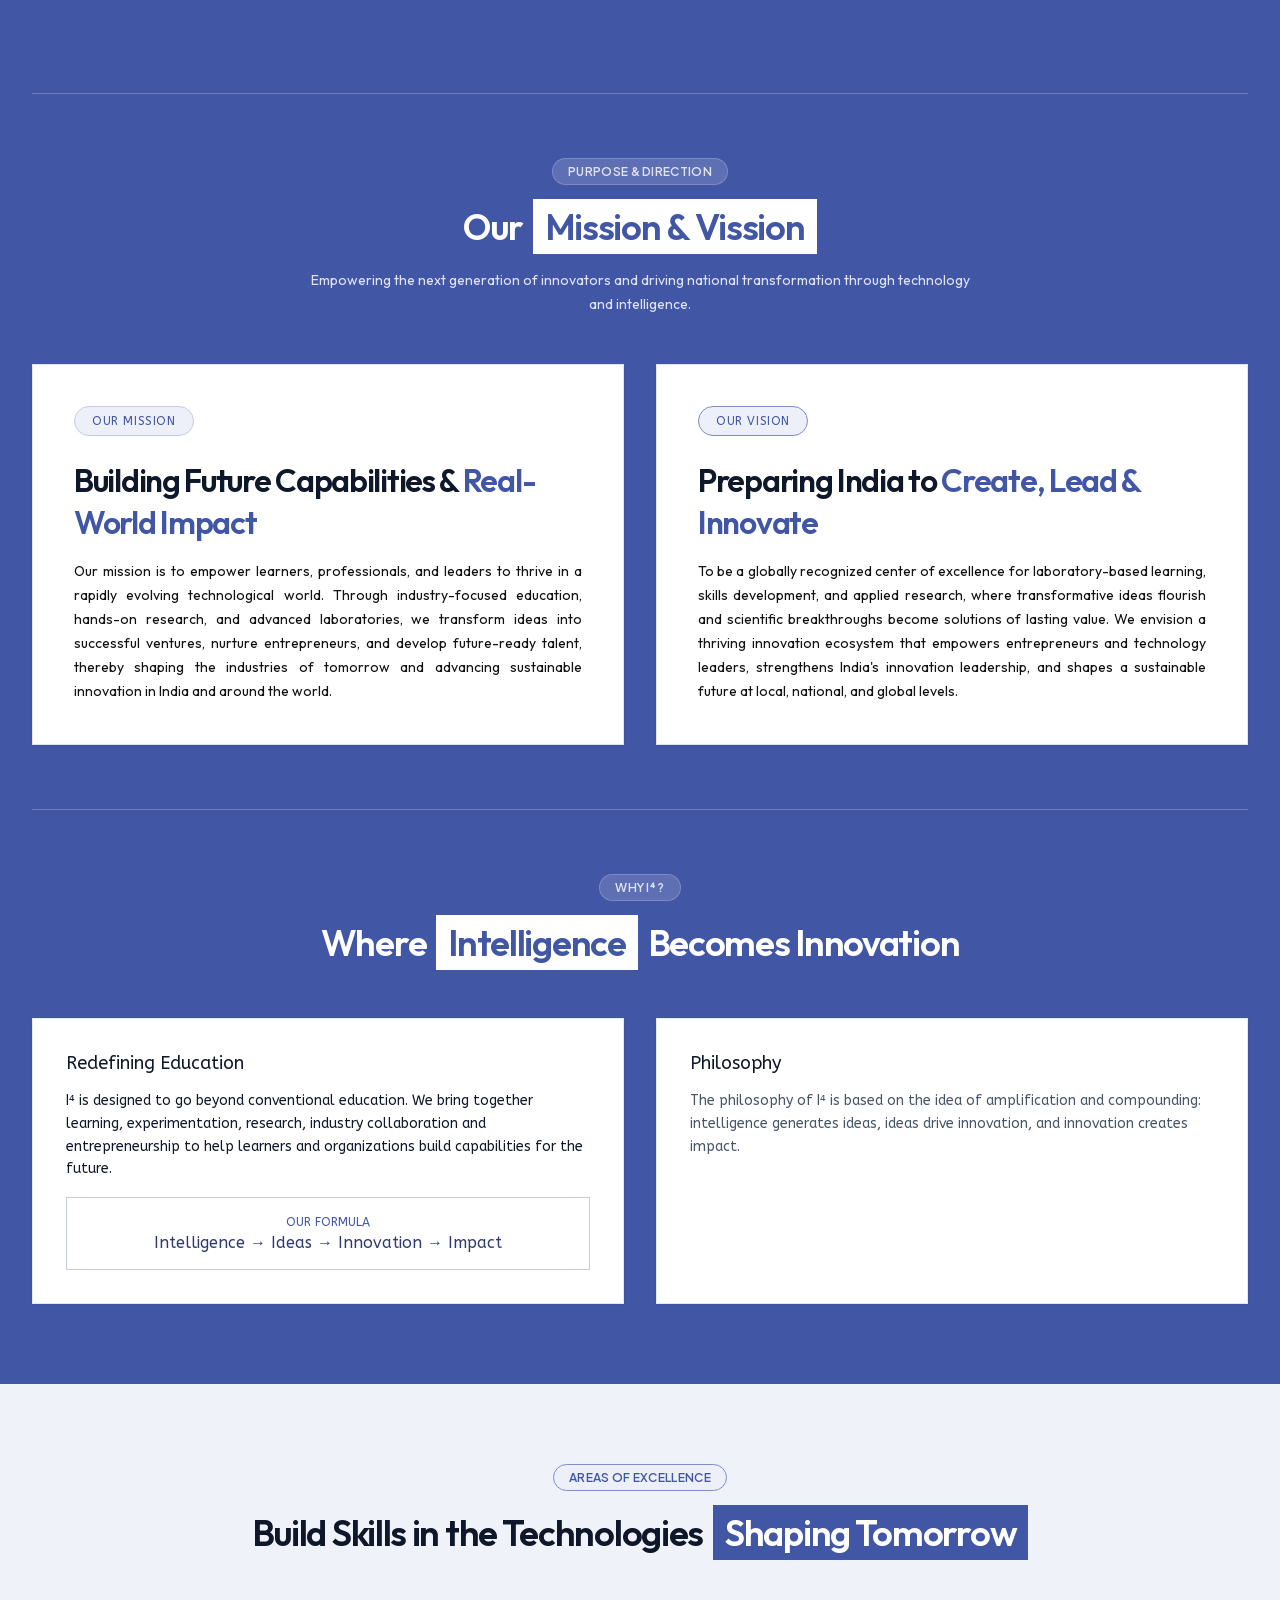
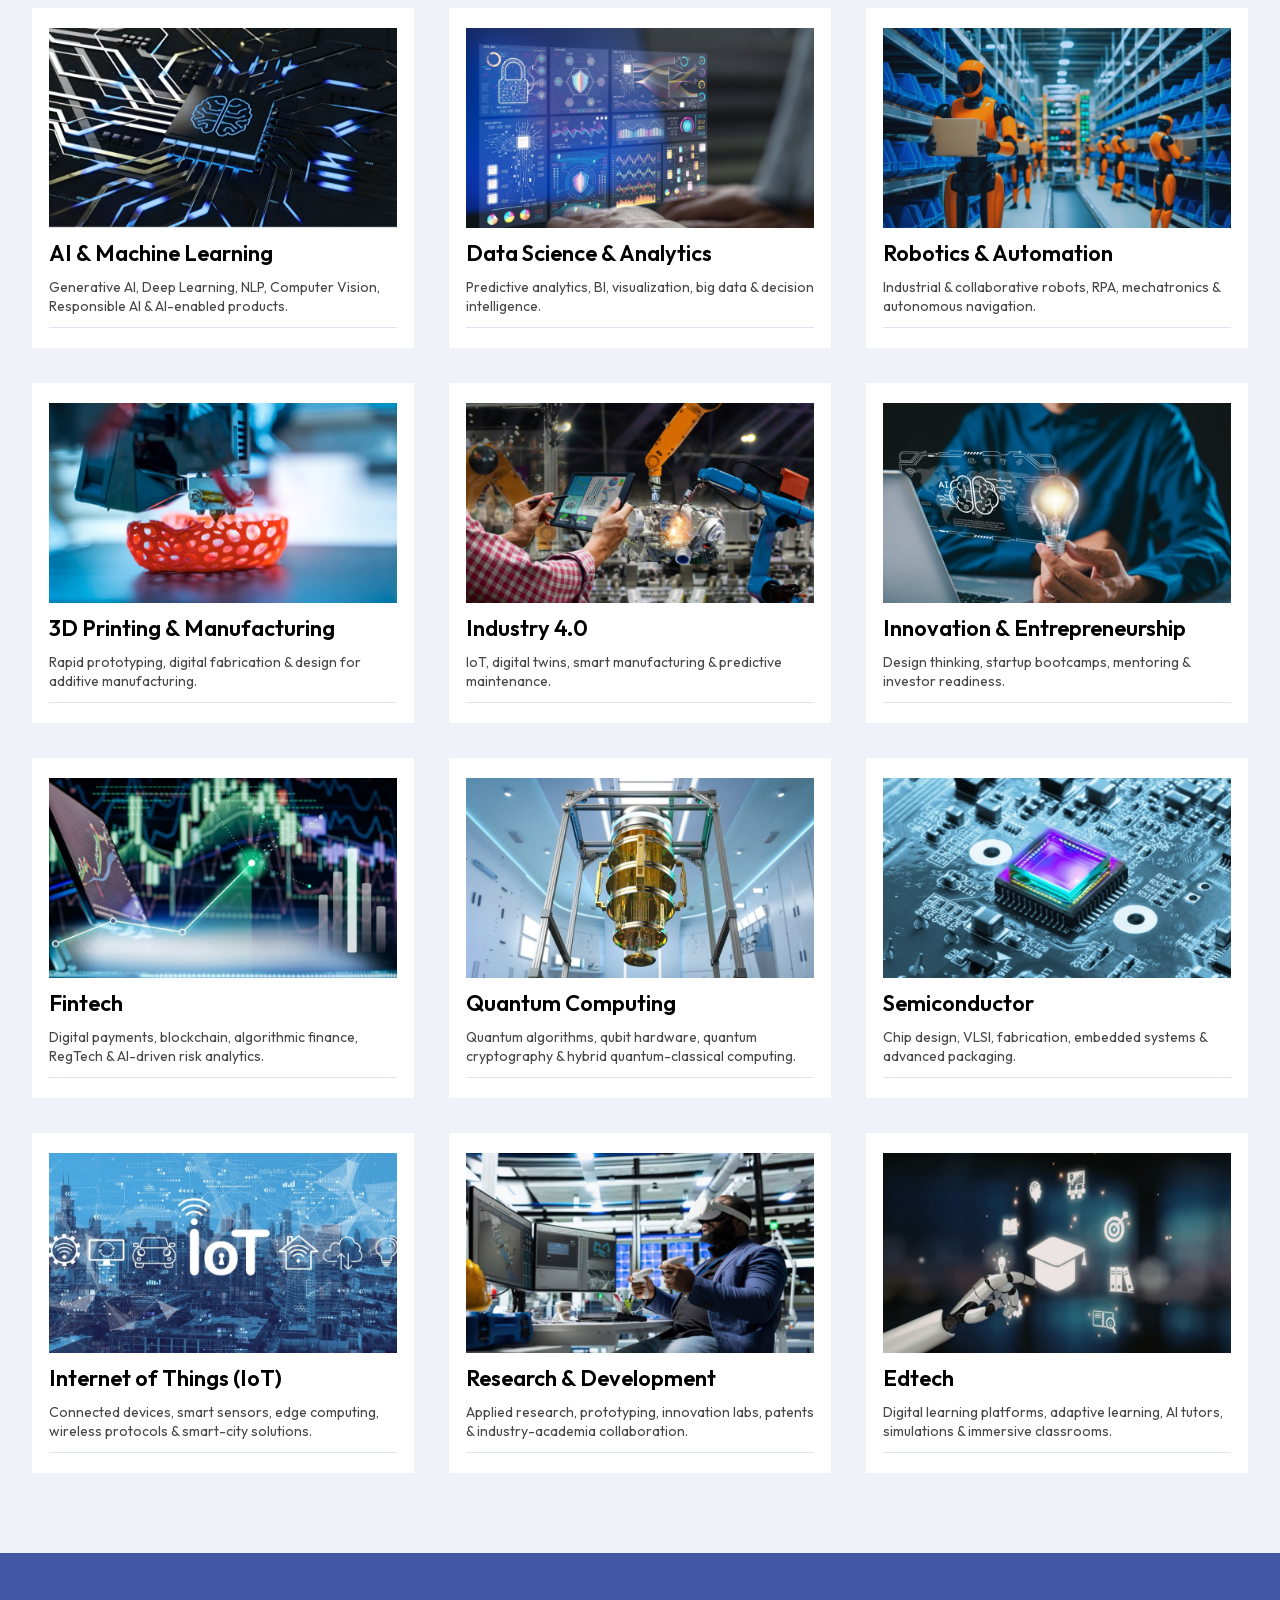
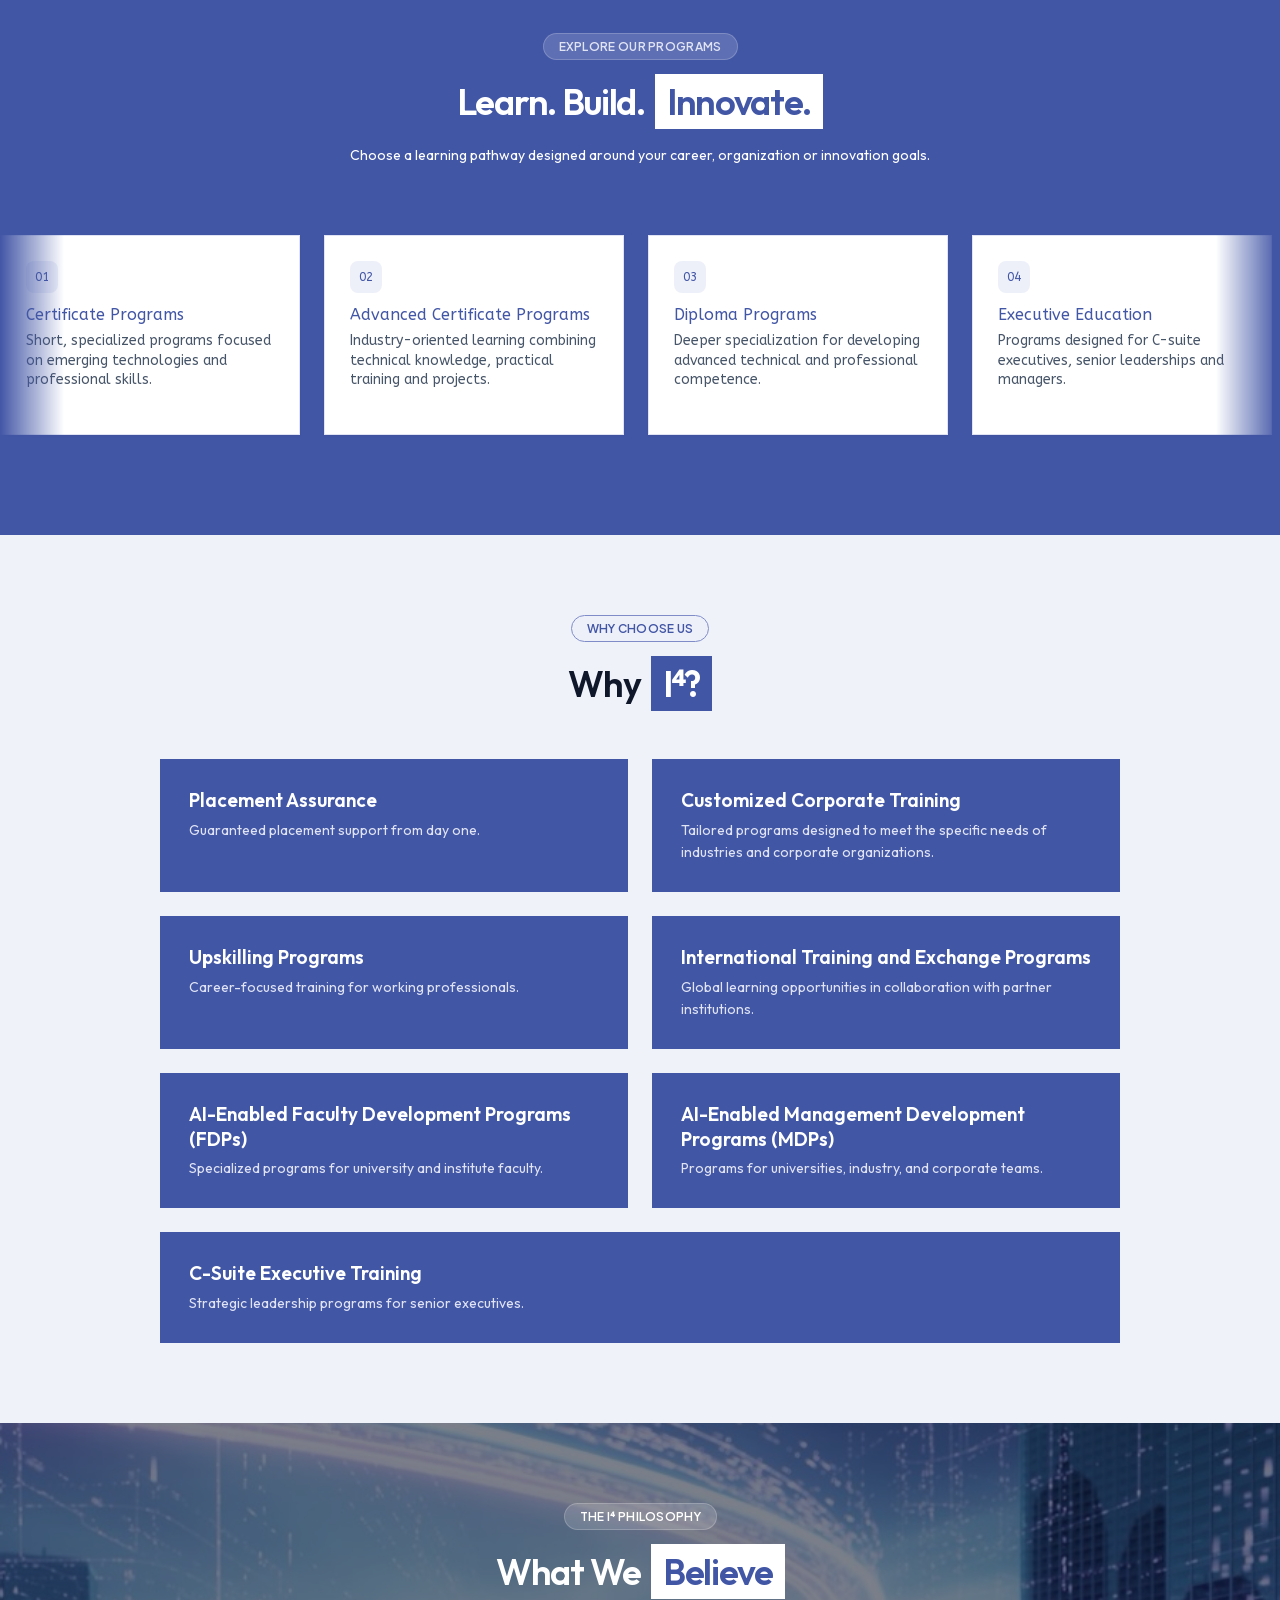
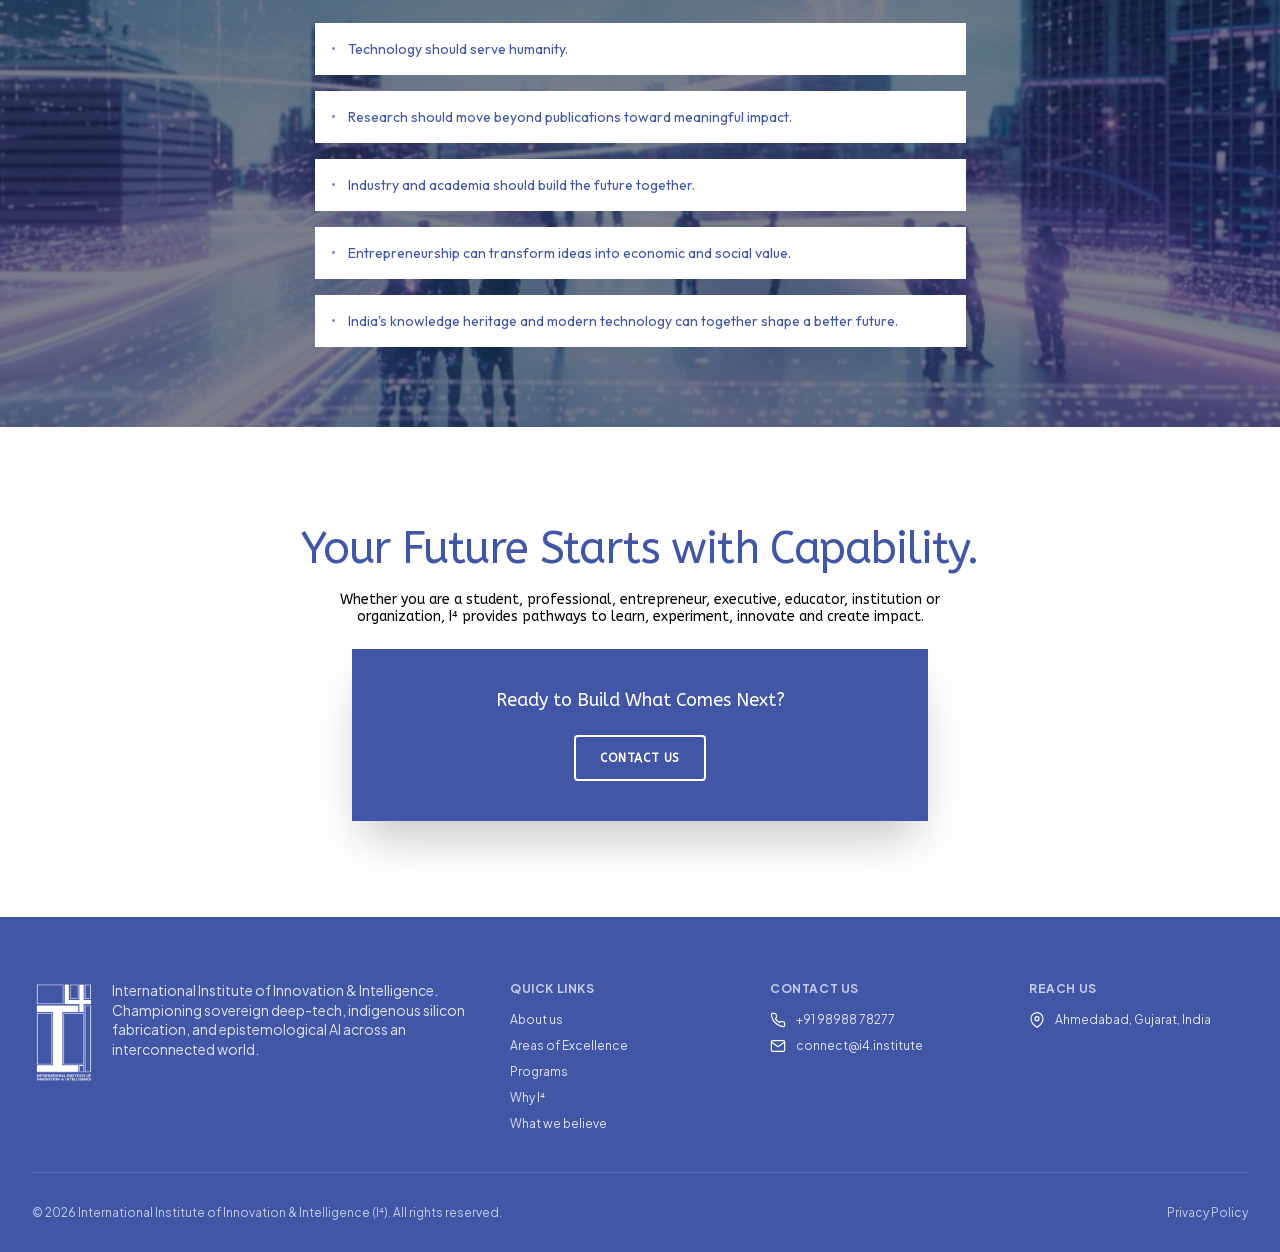
==== commit 5338c7e7: "Programs: auto-scrolling right-to-left carousel Co-Authored-By: Claude Sonnet 5.5 <noreply@anthropic" ====
--- a/index.html
+++ b/index.html
@@ -224,11 +224,22 @@
   /* ---------- PROGRAMS ---------- */
   .programs{background:var(--blue-dark);color:var(--white);}
   .programs .section-head p{color:var(--white);}
-  .prog-grid{
-    max-width:var(--max-w);margin:0 auto;
-    display:grid;grid-template-columns:repeat(4,1fr);gap:24px;
-  }
-  .prog-card{background:var(--white);border:1px solid var(--blue-100);padding:25px;display:flex;flex-direction:column;gap:7px;filter:drop-shadow(0 1px 1px rgba(0,0,0,.05));}
+  /* Programs carousel: the cards drift right-to-left in an endless loop. The set is repeated
+     once (the repeat is aria-hidden) so the loop is seamless; it pauses on hover/focus. */
+  .prog-carousel{
+    margin:0 -32px;padding:20px 0;overflow:hidden;
+    -webkit-mask-image:linear-gradient(90deg,transparent,#000 5%,#000 95%,transparent);
+    mask-image:linear-gradient(90deg,transparent,#000 5%,#000 95%,transparent);
+  }
+  .prog-track{display:flex;width:max-content;animation:progScroll 60s linear infinite;will-change:transform;}
+  .prog-carousel:hover .prog-track,.prog-carousel:focus-within .prog-track{animation-play-state:paused;}
+  @keyframes progScroll{to{transform:translateX(-50%);}}
+  .prog-card{
+    flex:none;width:300px;margin-right:24px;
+    background:var(--white);border:1px solid var(--blue-100);padding:25px;display:flex;flex-direction:column;gap:7px;
+    filter:drop-shadow(0 1px 1px rgba(0,0,0,.05));
+    transition:transform .35s cubic-bezier(.22,1,.36,1), box-shadow .35s ease, border-color .35s ease;
+  }
   .prog-card .num{
     width:32px;height:32px;border-radius:8px;background:var(--blue-50);
     display:flex;align-items:center;justify-content:center;
@@ -236,7 +247,11 @@
   }
   .prog-card h3{font-family:'ABeeZee',sans-serif;font-weight:400;font-size:16px;color:var(--blue-link);margin:0;}
   .prog-card p{font-family:'ABeeZee',sans-serif;font-size:14px;line-height:19.5px;color:var(--slate-600);margin:0;}
-  .prog-card.span2{grid-column:span 2;}
+  @media (prefers-reduced-motion: reduce){
+    .prog-track{animation:none;}
+    .prog-carousel{overflow-x:auto;-webkit-mask-image:none;mask-image:none;}
+    .prog-card[aria-hidden="true"]{display:none;}
+  }
 
   /* ---------- WHY I⁴ ---------- */
   .whyi{background:var(--blue-bg-tint);}
@@ -401,8 +416,6 @@
     .eco-grid{grid-template-columns:repeat(3,1fr);}
     .eco-grid>*:nth-child(16){grid-column:2;}  /* 16 tiles = 5 full rows of 3 + 1: centre the last one */
     .ex-grid{grid-template-columns:repeat(2,1fr);}
-    .prog-grid{grid-template-columns:repeat(2,1fr);}
-    .prog-card.span2{grid-column:span 1;}
     .footer-grid{grid-template-columns:1fr 1fr;}
     .footer-brand{grid-column:span 2;}
   }
@@ -488,16 +501,15 @@
     .ex-card h3{font-size:19px;text-align:left;}
     .ex-card p{text-align:justify;}
 
-    .prog-grid{grid-template-columns:1fr;}
-    .prog-card{text-align:center;}
+    .prog-carousel{margin:0 -20px;}
+    .prog-card{width:260px;margin-right:16px;text-align:left;}
     .whyi-grid{grid-template-columns:1fr;gap:16px;}
     .whyi-card{padding:20px 18px;text-align:left;}
     .whyi-card:last-child{grid-column:auto;}
     .whyi-card h3{font-size:17px;}
     .prog-card .num{align-self:flex-start;}
     .prog-card h3{text-align:left;}
-    .prog-card p{text-align:justify;}
-    .prog-card.span2{grid-column:span 1;}
+    .prog-card p{text-align:left;}
     .belief-item{justify-content:flex-start;padding:24px;}
     .belief-item span{text-align:justify;}
 
@@ -756,41 +768,78 @@
     <h2>Learn. Build. <span class="chip">Innovate.</span></h2>
     <p>Choose a learning pathway designed around your career, organization or innovation goals.</p>
   </div>
-  <div class="prog-grid stagger">
-    <div class="prog-card reveal">
-      <span class="num">01</span>
-      <h3>Certificate Programs</h3>
-      <p>Short, specialized programs focused on emerging technologies and professional skills.</p>
-    </div>
-    <div class="prog-card reveal">
-      <span class="num">02</span>
-      <h3>Advanced Certificate Programs</h3>
-      <p>Industry-oriented learning combining technical knowledge, practical training and projects.</p>
-    </div>
-    <div class="prog-card reveal">
-      <span class="num">03</span>
-      <h3>Diploma Programs</h3>
-      <p>Deeper specialization for developing advanced technical and professional competence.</p>
-    </div>
-    <div class="prog-card reveal">
-      <span class="num">04</span>
-      <h3>Executive Education</h3>
-      <p>Programs designed for C-suite executives, senior leaderships and managers.</p>
-    </div>
-    <div class="prog-card reveal">
-      <span class="num">05</span>
-      <h3>Professional Development</h3>
-      <p>Upskilling and reskilling programs for working professionals.</p>
-    </div>
-    <div class="prog-card reveal">
-      <span class="num">06</span>
-      <h3>Workshops &amp; Bootcamps</h3>
-      <p>Intensive, hands-on experiences focused on technology, innovation and entrepreneurship.</p>
-    </div>
-    <div class="prog-card span2 reveal">
-      <span class="num">07</span>
-      <h3>Collaborative Certifications</h3>
-      <p>Programs delivered in collaboration with universities, industries, technology organizations and international partners.</p>
+  <div class="prog-carousel reveal" role="region" aria-label="Our programs">
+    <div class="prog-track">
+      <div class="prog-card">
+        <span class="num">01</span>
+        <h3>Certificate Programs</h3>
+        <p>Short, specialized programs focused on emerging technologies and professional skills.</p>
+      </div>
+      <div class="prog-card">
+        <span class="num">02</span>
+        <h3>Advanced Certificate Programs</h3>
+        <p>Industry-oriented learning combining technical knowledge, practical training and projects.</p>
+      </div>
+      <div class="prog-card">
+        <span class="num">03</span>
+        <h3>Diploma Programs</h3>
+        <p>Deeper specialization for developing advanced technical and professional competence.</p>
+      </div>
+      <div class="prog-card">
+        <span class="num">04</span>
+        <h3>Executive Education</h3>
+        <p>Programs designed for C-suite executives, senior leaderships and managers.</p>
+      </div>
+      <div class="prog-card">
+        <span class="num">05</span>
+        <h3>Professional Development</h3>
+        <p>Upskilling and reskilling programs for working professionals.</p>
+      </div>
+      <div class="prog-card">
+        <span class="num">06</span>
+        <h3>Workshops &amp; Bootcamps</h3>
+        <p>Intensive, hands-on experiences focused on technology, innovation and entrepreneurship.</p>
+      </div>
+      <div class="prog-card">
+        <span class="num">07</span>
+        <h3>Collaborative Certifications</h3>
+        <p>Programs delivered in collaboration with universities, industries, technology organizations and international partners.</p>
+      </div>
+      <div class="prog-card" aria-hidden="true">
+        <span class="num">01</span>
+        <h3>Certificate Programs</h3>
+        <p>Short, specialized programs focused on emerging technologies and professional skills.</p>
+      </div>
+      <div class="prog-card" aria-hidden="true">
+        <span class="num">02</span>
+        <h3>Advanced Certificate Programs</h3>
+        <p>Industry-oriented learning combining technical knowledge, practical training and projects.</p>
+      </div>
+      <div class="prog-card" aria-hidden="true">
+        <span class="num">03</span>
+        <h3>Diploma Programs</h3>
+        <p>Deeper specialization for developing advanced technical and professional competence.</p>
+      </div>
+      <div class="prog-card" aria-hidden="true">
+        <span class="num">04</span>
+        <h3>Executive Education</h3>
+        <p>Programs designed for C-suite executives, senior leaderships and managers.</p>
+      </div>
+      <div class="prog-card" aria-hidden="true">
+        <span class="num">05</span>
+        <h3>Professional Development</h3>
+        <p>Upskilling and reskilling programs for working professionals.</p>
+      </div>
+      <div class="prog-card" aria-hidden="true">
+        <span class="num">06</span>
+        <h3>Workshops &amp; Bootcamps</h3>
+        <p>Intensive, hands-on experiences focused on technology, innovation and entrepreneurship.</p>
+      </div>
+      <div class="prog-card" aria-hidden="true">
+        <span class="num">07</span>
+        <h3>Collaborative Certifications</h3>
+        <p>Programs delivered in collaboration with universities, industries, technology organizations and international partners.</p>
+      </div>
     </div>
   </div>
 </section>
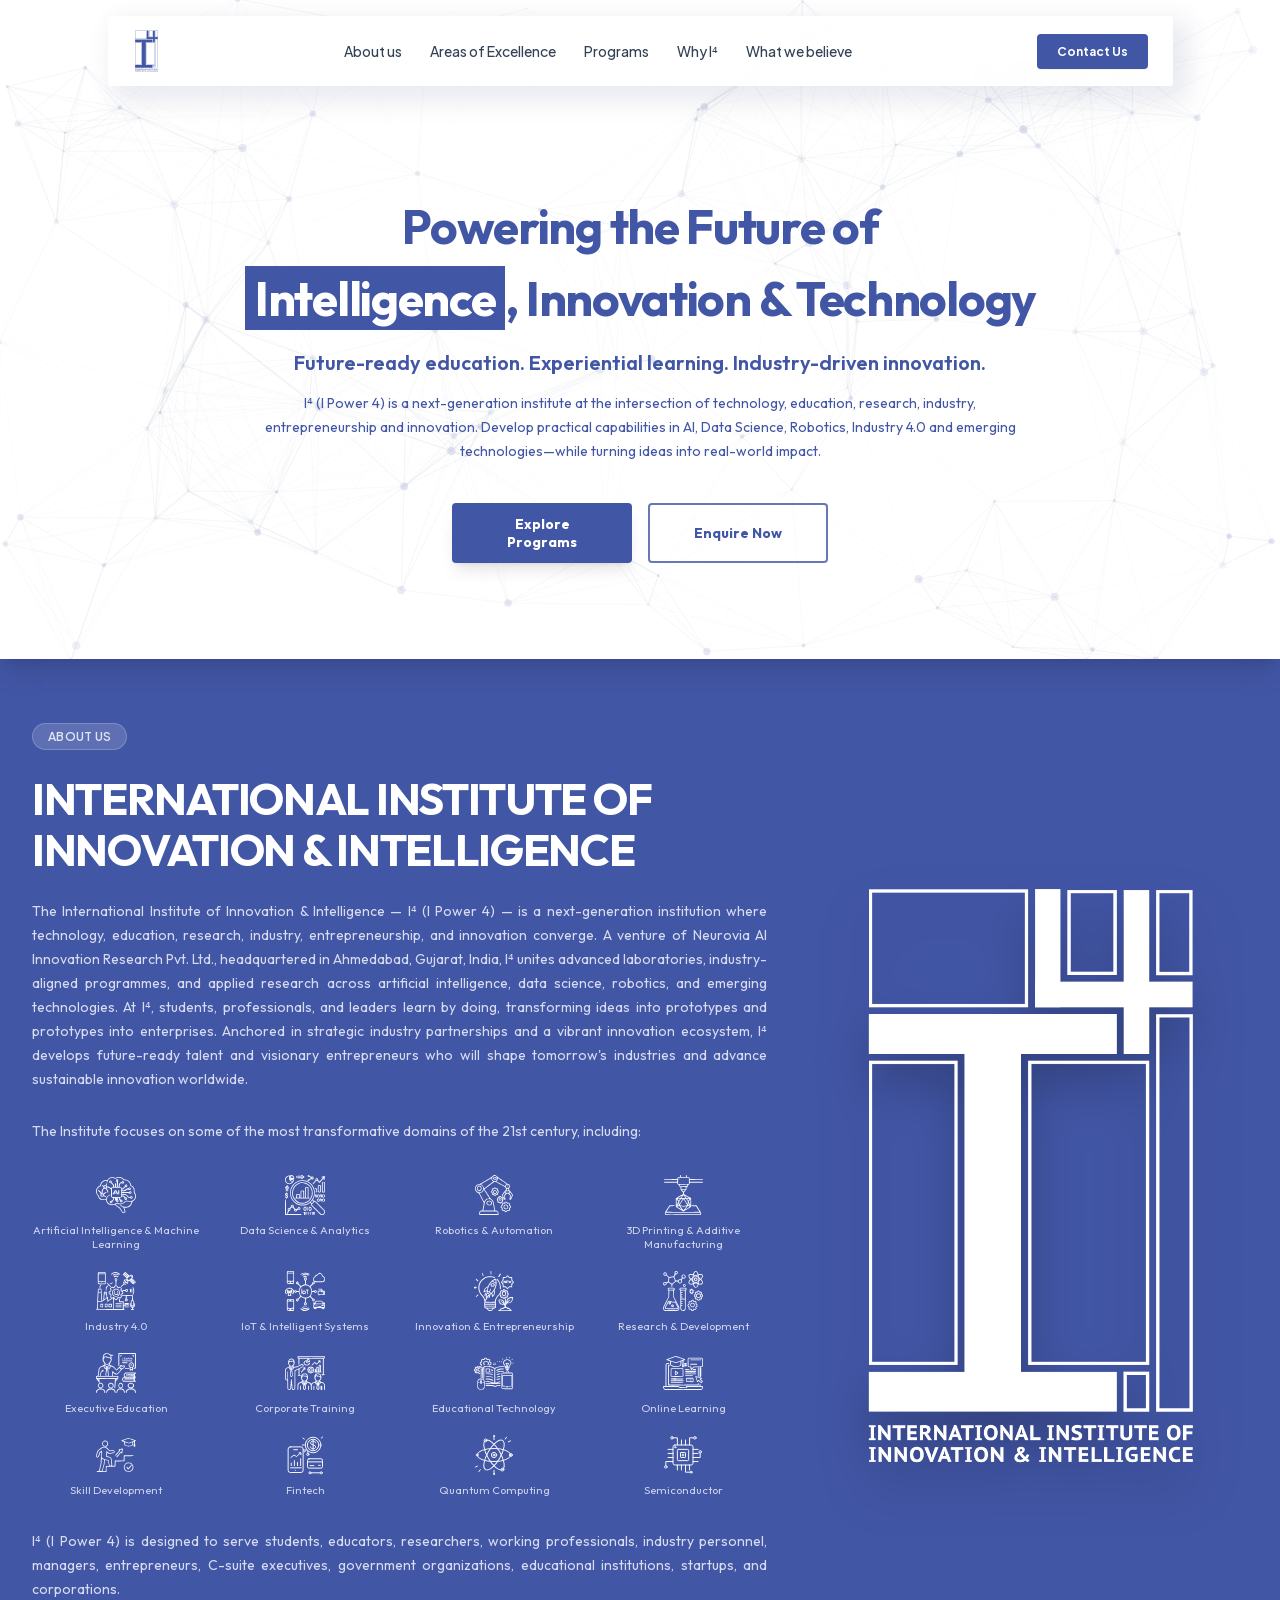
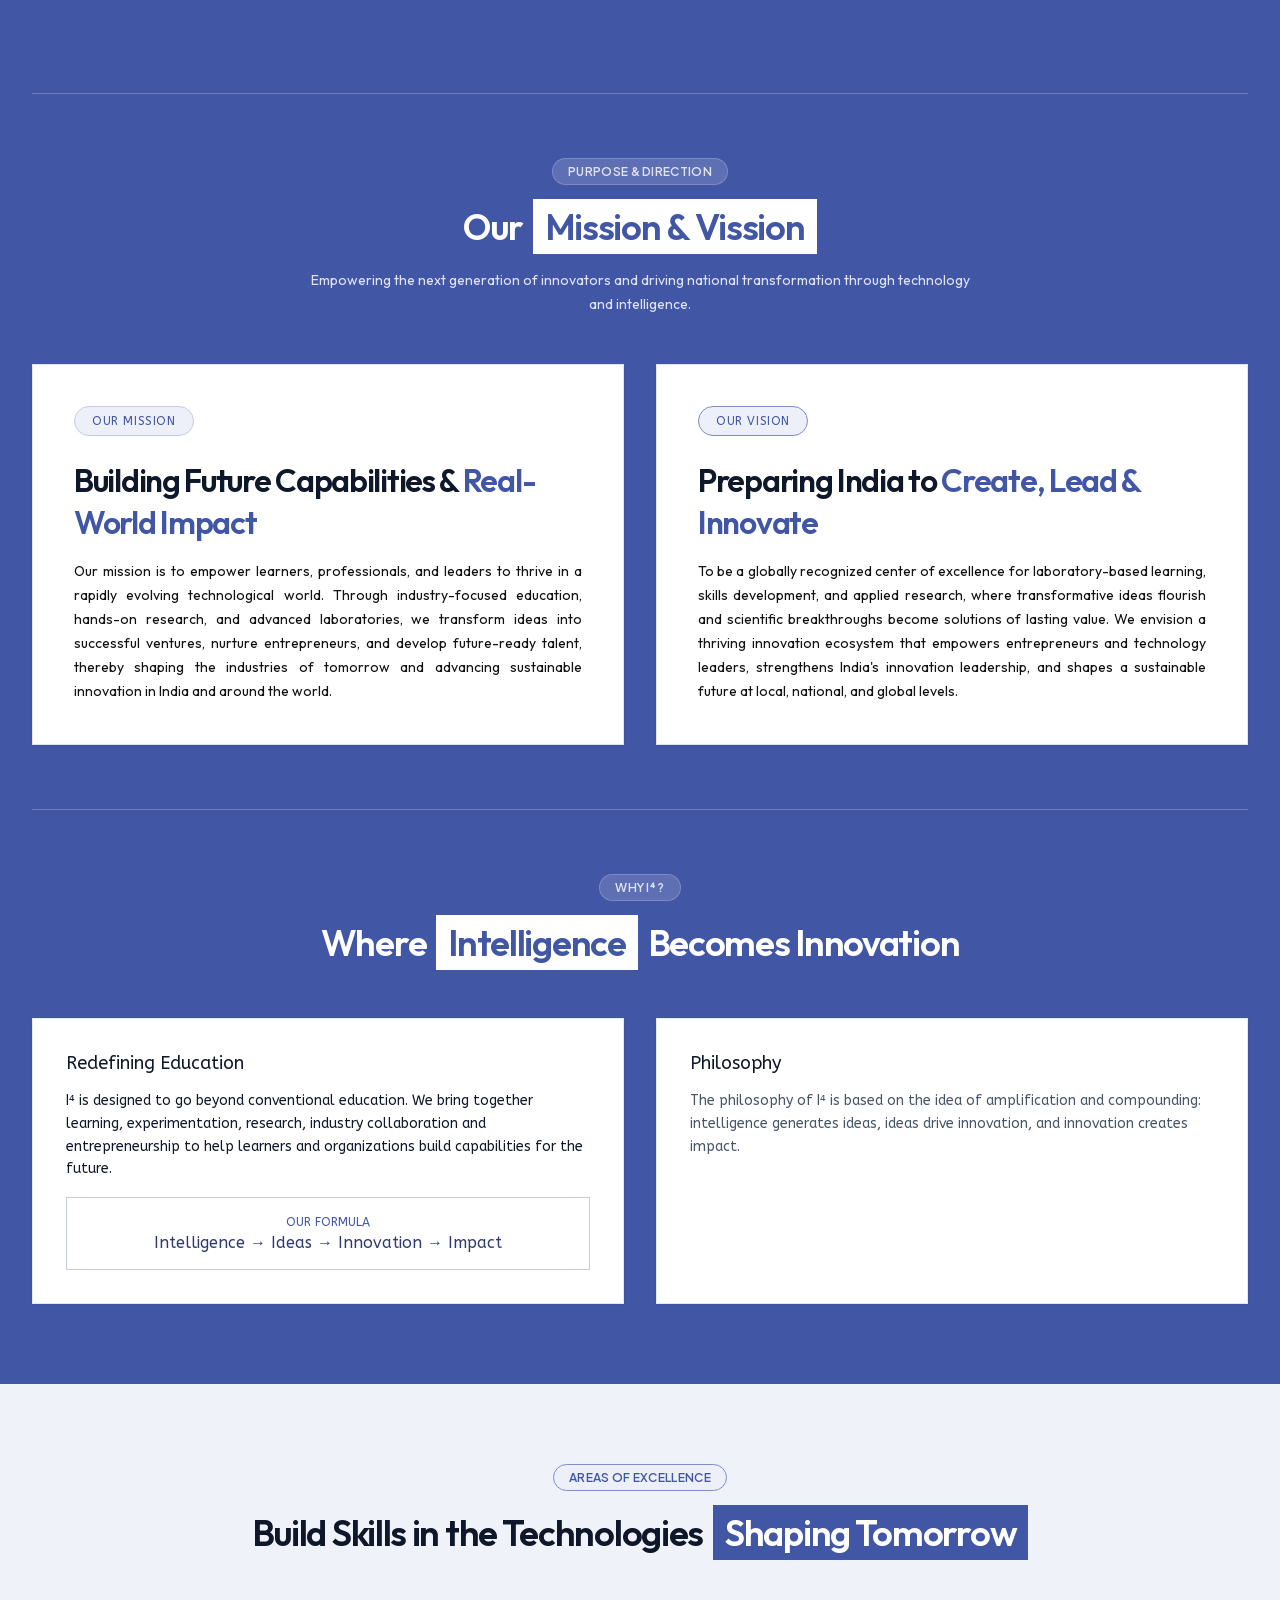
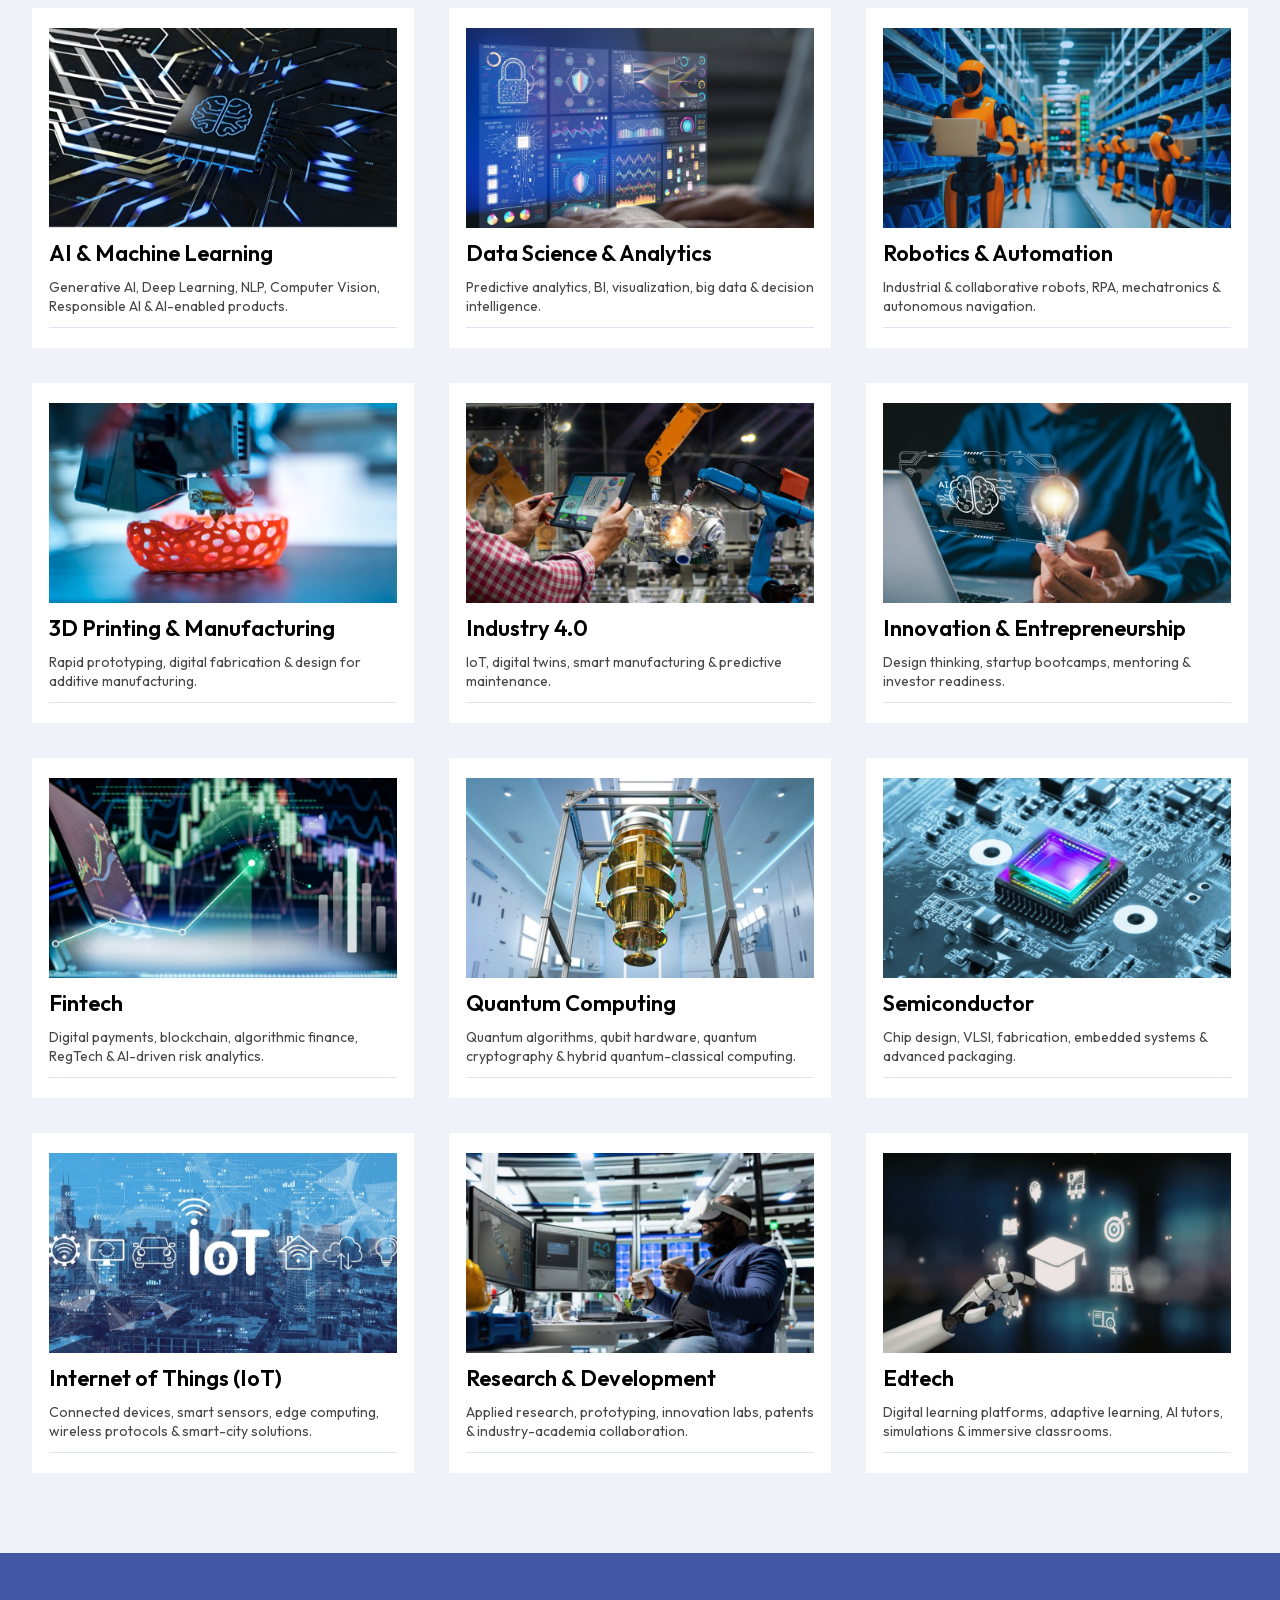
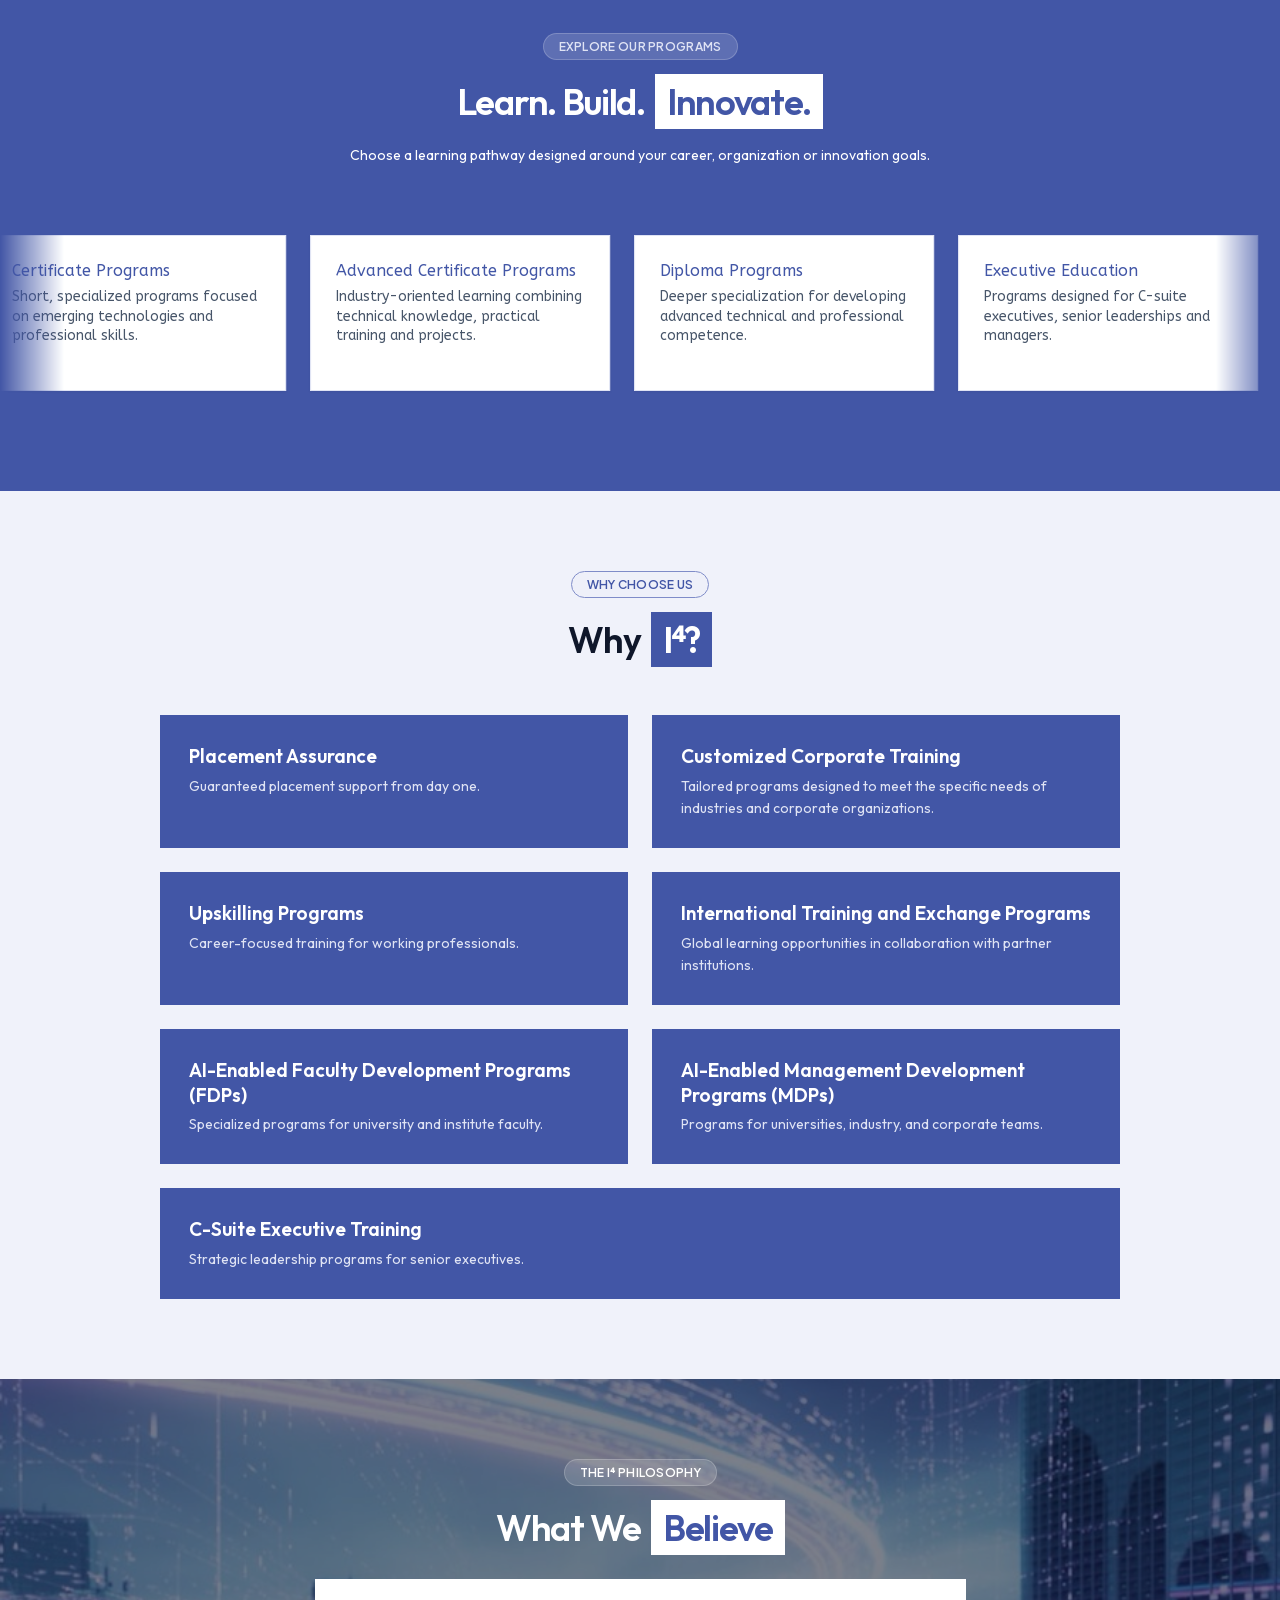
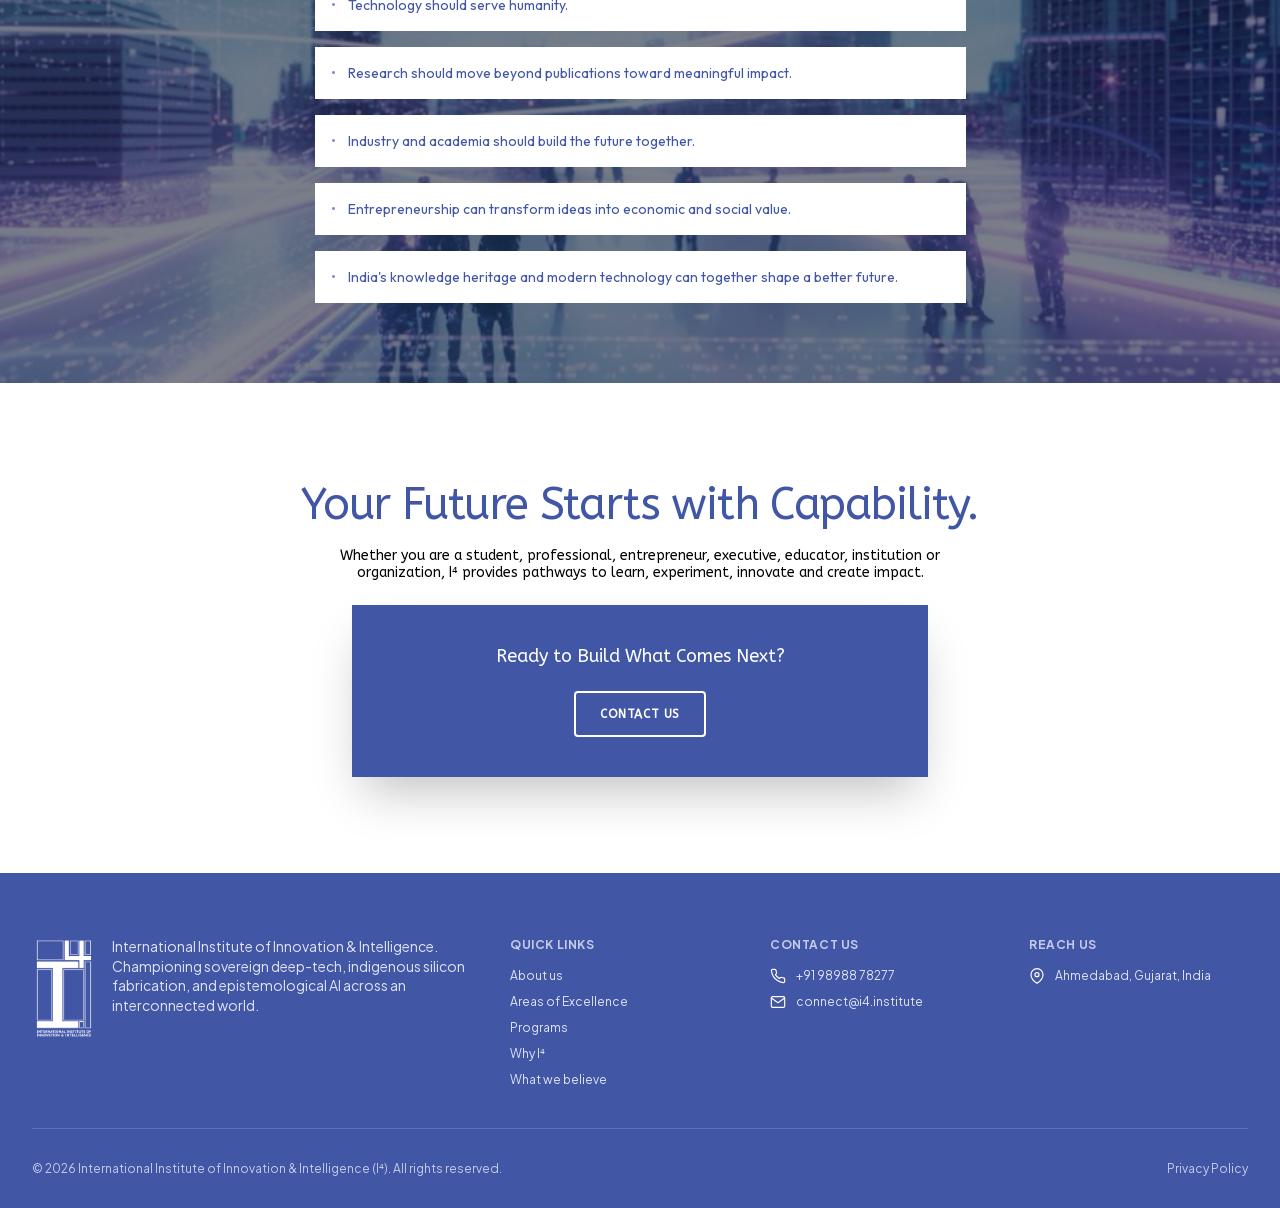
==== commit 7ade803c: "Programs carousel: draggable with momentum; remove card numbers Co-Authored-By: Claude Sonnet 5.5 <n" ====
--- a/index.html
+++ b/index.html
@@ -232,6 +232,8 @@
     mask-image:linear-gradient(90deg,transparent,#000 5%,#000 95%,transparent);
   }
   .prog-track{display:flex;width:max-content;animation:progScroll 60s linear infinite;will-change:transform;}
+  .prog-carousel{cursor:grab;touch-action:pan-y;-webkit-user-select:none;user-select:none;}
+  .prog-carousel.dragging{cursor:grabbing;}
   .prog-carousel:hover .prog-track,.prog-carousel:focus-within .prog-track{animation-play-state:paused;}
   @keyframes progScroll{to{transform:translateX(-50%);}}
   .prog-card{
@@ -239,11 +241,6 @@
     background:var(--white);border:1px solid var(--blue-100);padding:25px;display:flex;flex-direction:column;gap:7px;
     filter:drop-shadow(0 1px 1px rgba(0,0,0,.05));
     transition:transform .35s cubic-bezier(.22,1,.36,1), box-shadow .35s ease, border-color .35s ease;
-  }
-  .prog-card .num{
-    width:32px;height:32px;border-radius:8px;background:var(--blue-50);
-    display:flex;align-items:center;justify-content:center;
-    font-family:'ABeeZee',sans-serif;font-size:12px;color:var(--blue-accent);margin-bottom:5px;
   }
   .prog-card h3{font-family:'ABeeZee',sans-serif;font-weight:400;font-size:16px;color:var(--blue-link);margin:0;}
   .prog-card p{font-family:'ABeeZee',sans-serif;font-size:14px;line-height:19.5px;color:var(--slate-600);margin:0;}
@@ -507,7 +504,6 @@
     .whyi-card{padding:20px 18px;text-align:left;}
     .whyi-card:last-child{grid-column:auto;}
     .whyi-card h3{font-size:17px;}
-    .prog-card .num{align-self:flex-start;}
     .prog-card h3{text-align:left;}
     .prog-card p{text-align:left;}
     .belief-item{justify-content:flex-start;padding:24px;}
@@ -771,72 +767,58 @@
   <div class="prog-carousel reveal" role="region" aria-label="Our programs">
     <div class="prog-track">
       <div class="prog-card">
-        <span class="num">01</span>
         <h3>Certificate Programs</h3>
         <p>Short, specialized programs focused on emerging technologies and professional skills.</p>
       </div>
       <div class="prog-card">
-        <span class="num">02</span>
         <h3>Advanced Certificate Programs</h3>
         <p>Industry-oriented learning combining technical knowledge, practical training and projects.</p>
       </div>
       <div class="prog-card">
-        <span class="num">03</span>
         <h3>Diploma Programs</h3>
         <p>Deeper specialization for developing advanced technical and professional competence.</p>
       </div>
       <div class="prog-card">
-        <span class="num">04</span>
         <h3>Executive Education</h3>
         <p>Programs designed for C-suite executives, senior leaderships and managers.</p>
       </div>
       <div class="prog-card">
-        <span class="num">05</span>
         <h3>Professional Development</h3>
         <p>Upskilling and reskilling programs for working professionals.</p>
       </div>
       <div class="prog-card">
-        <span class="num">06</span>
         <h3>Workshops &amp; Bootcamps</h3>
         <p>Intensive, hands-on experiences focused on technology, innovation and entrepreneurship.</p>
       </div>
       <div class="prog-card">
-        <span class="num">07</span>
         <h3>Collaborative Certifications</h3>
         <p>Programs delivered in collaboration with universities, industries, technology organizations and international partners.</p>
       </div>
       <div class="prog-card" aria-hidden="true">
-        <span class="num">01</span>
         <h3>Certificate Programs</h3>
         <p>Short, specialized programs focused on emerging technologies and professional skills.</p>
       </div>
       <div class="prog-card" aria-hidden="true">
-        <span class="num">02</span>
         <h3>Advanced Certificate Programs</h3>
         <p>Industry-oriented learning combining technical knowledge, practical training and projects.</p>
       </div>
       <div class="prog-card" aria-hidden="true">
-        <span class="num">03</span>
         <h3>Diploma Programs</h3>
         <p>Deeper specialization for developing advanced technical and professional competence.</p>
       </div>
       <div class="prog-card" aria-hidden="true">
-        <span class="num">04</span>
         <h3>Executive Education</h3>
         <p>Programs designed for C-suite executives, senior leaderships and managers.</p>
       </div>
       <div class="prog-card" aria-hidden="true">
-        <span class="num">05</span>
         <h3>Professional Development</h3>
         <p>Upskilling and reskilling programs for working professionals.</p>
       </div>
       <div class="prog-card" aria-hidden="true">
-        <span class="num">06</span>
         <h3>Workshops &amp; Bootcamps</h3>
         <p>Intensive, hands-on experiences focused on technology, innovation and entrepreneurship.</p>
       </div>
       <div class="prog-card" aria-hidden="true">
-        <span class="num">07</span>
         <h3>Collaborative Certifications</h3>
         <p>Programs delivered in collaboration with universities, industries, technology organizations and international partners.</p>
       </div>
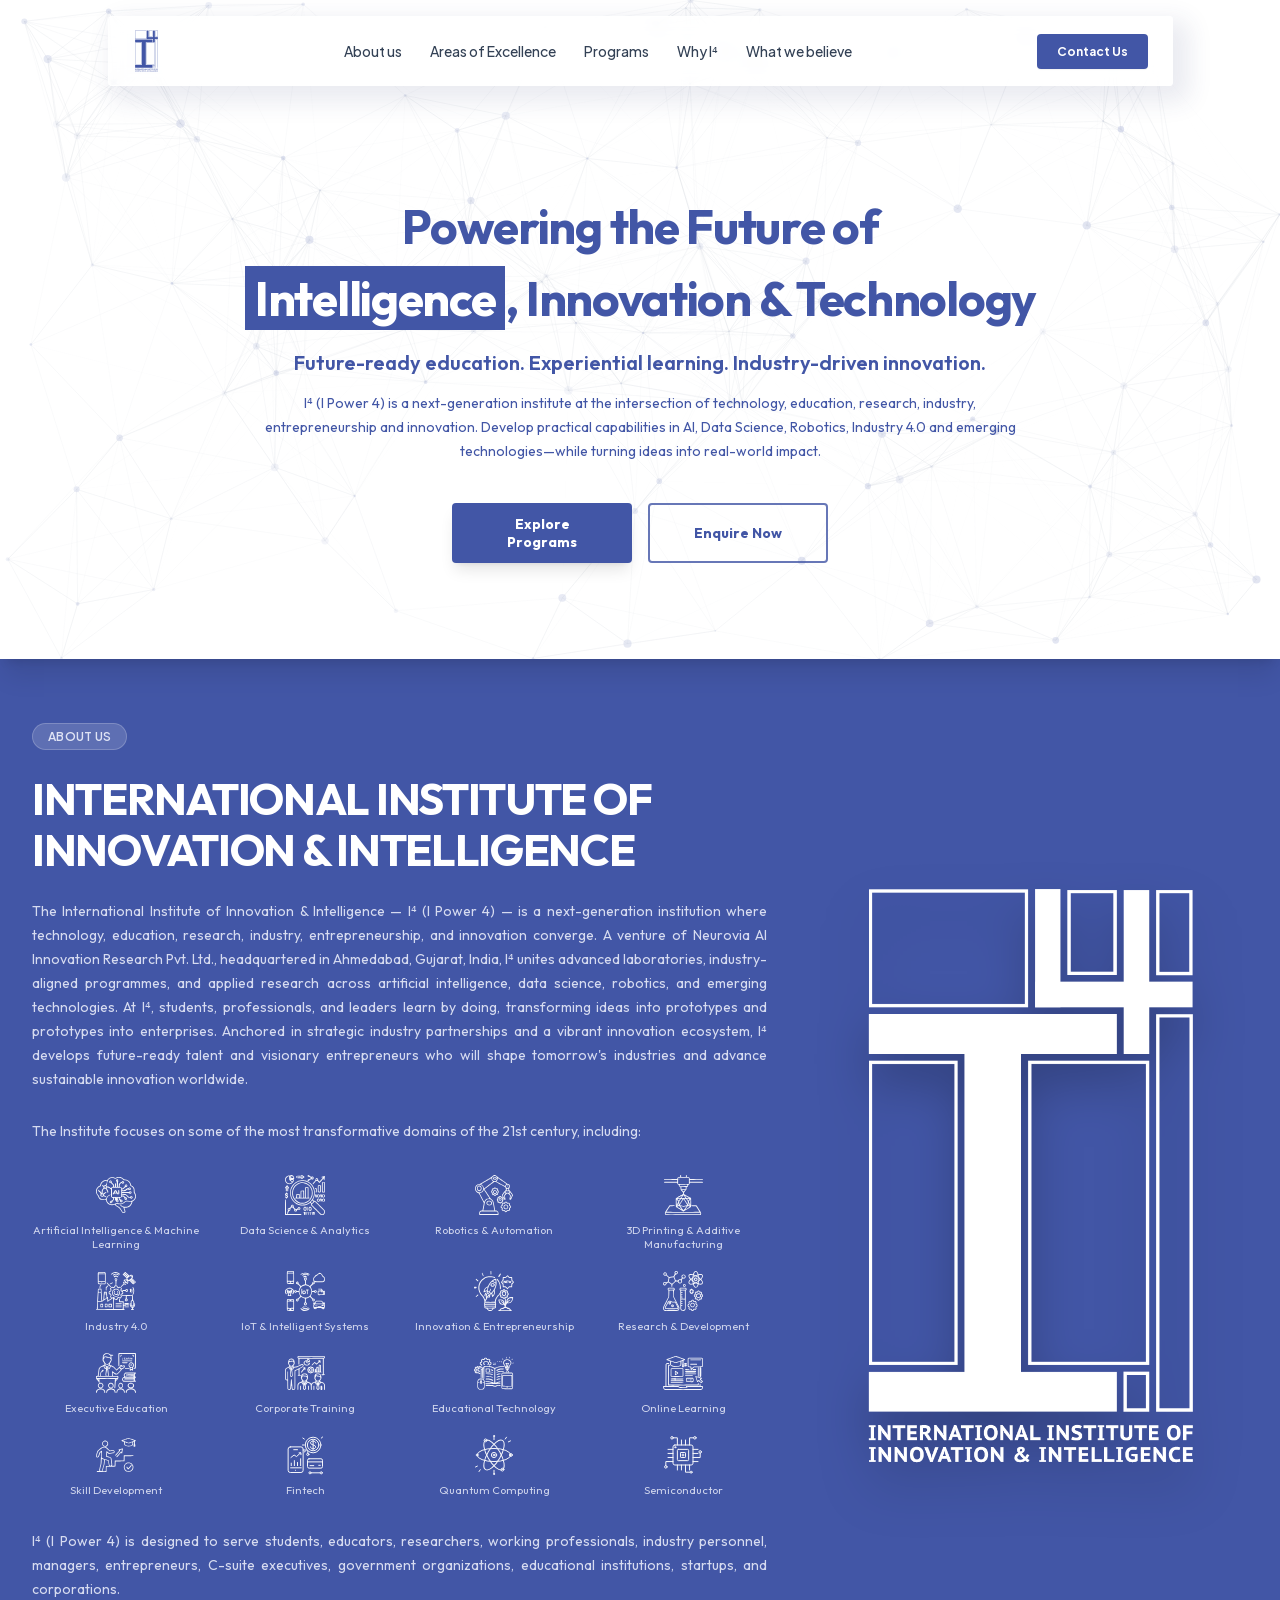
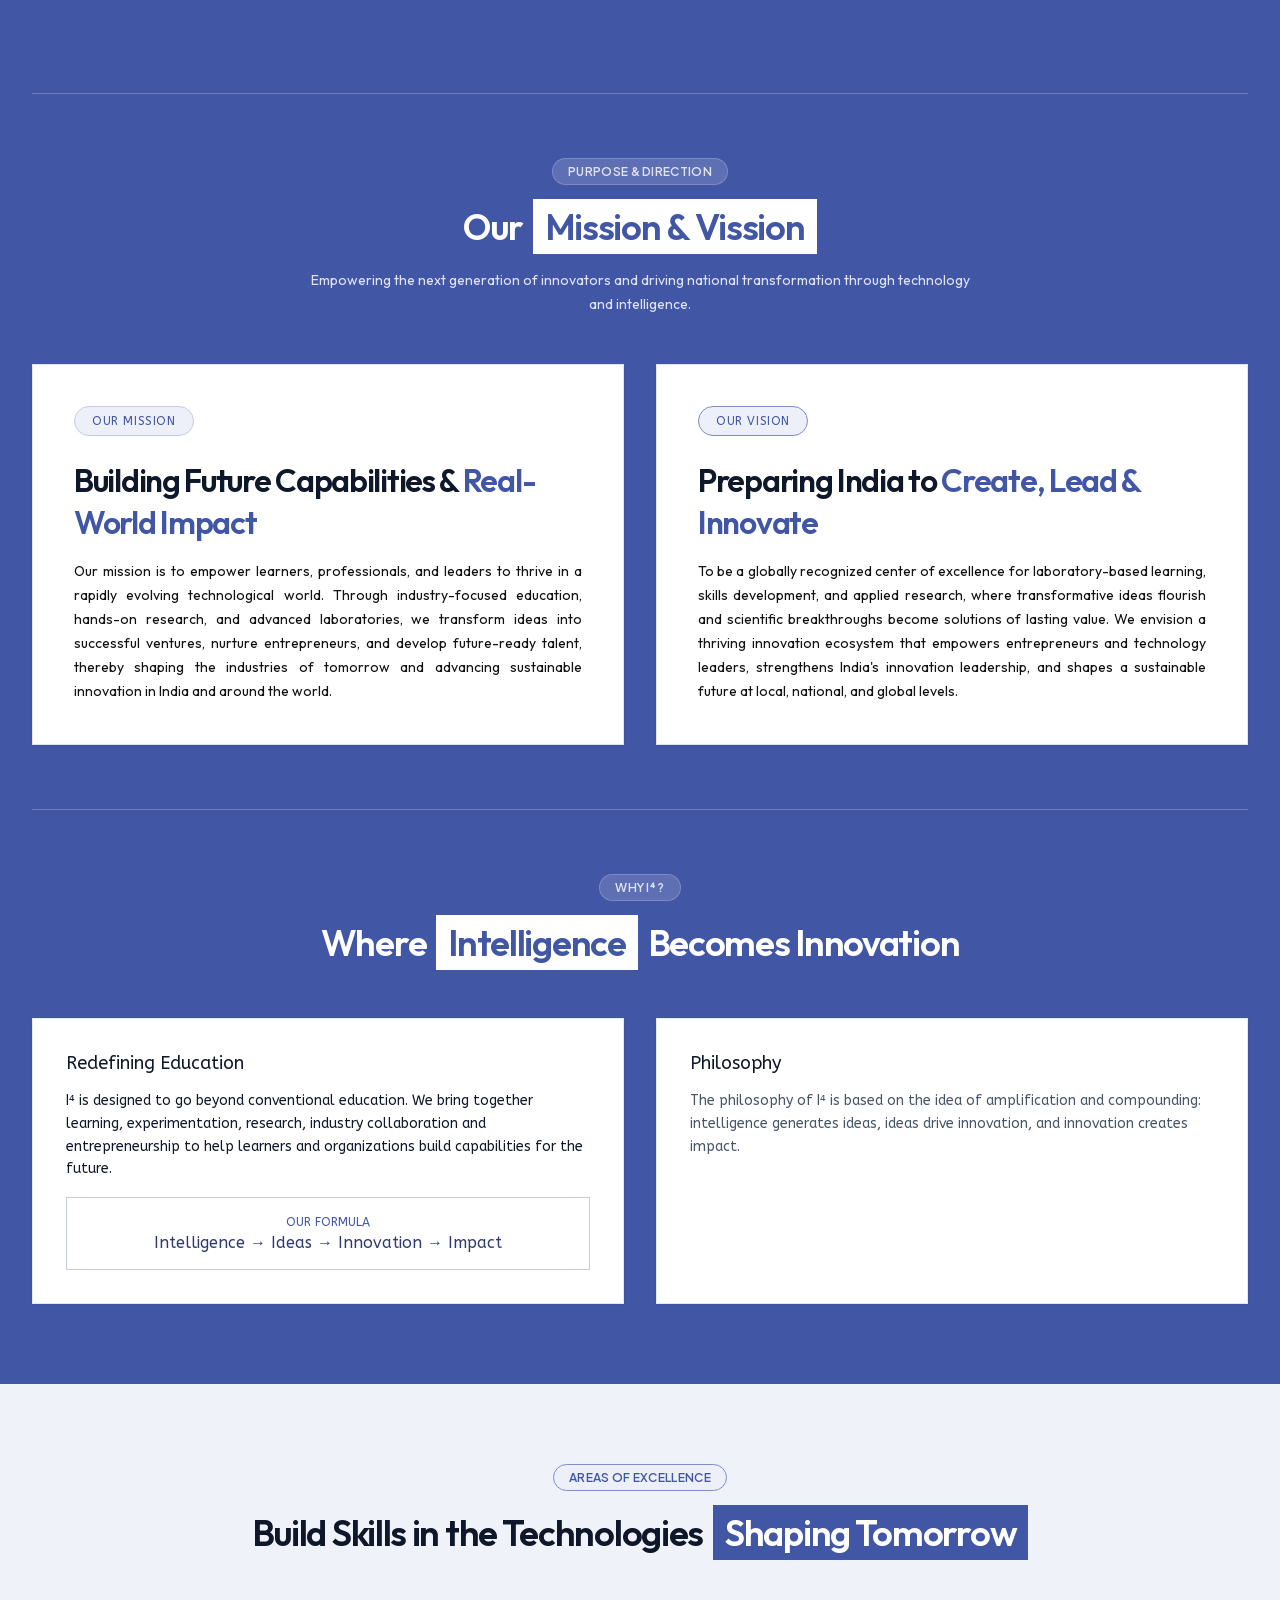
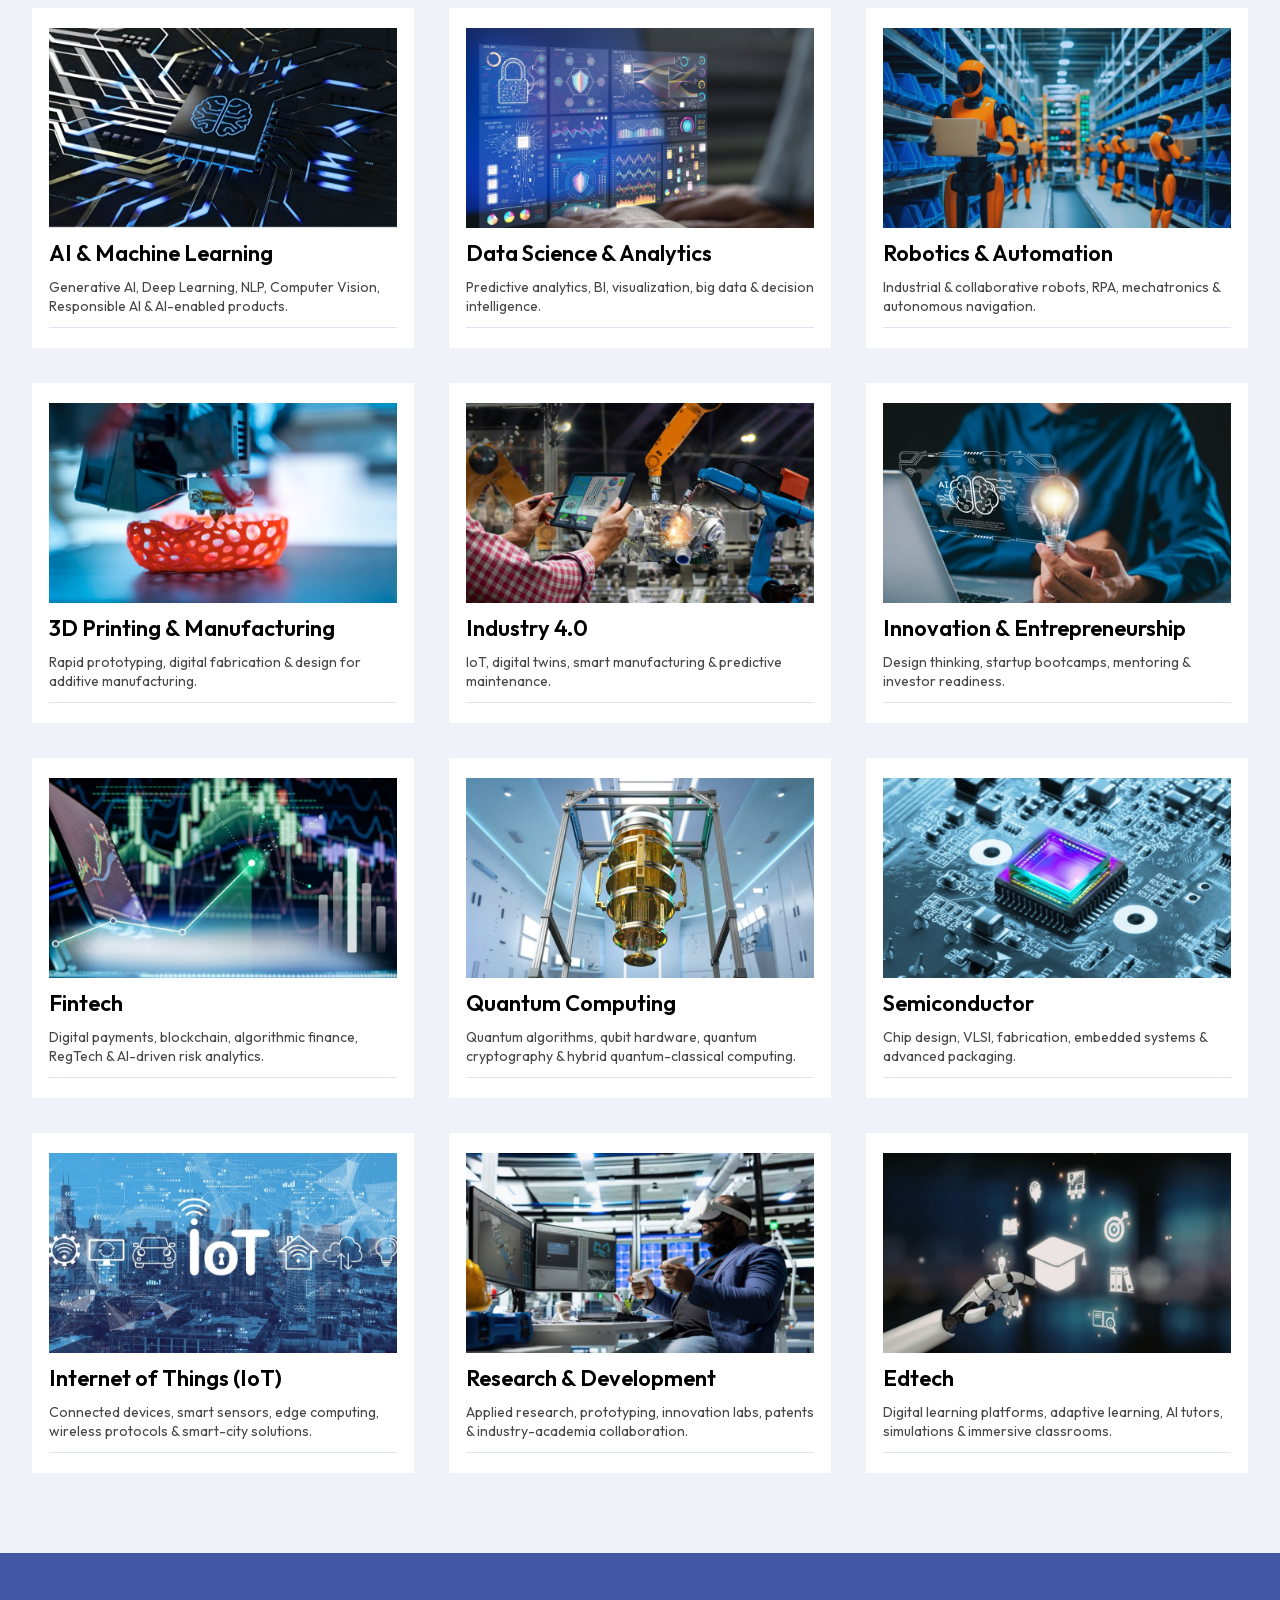
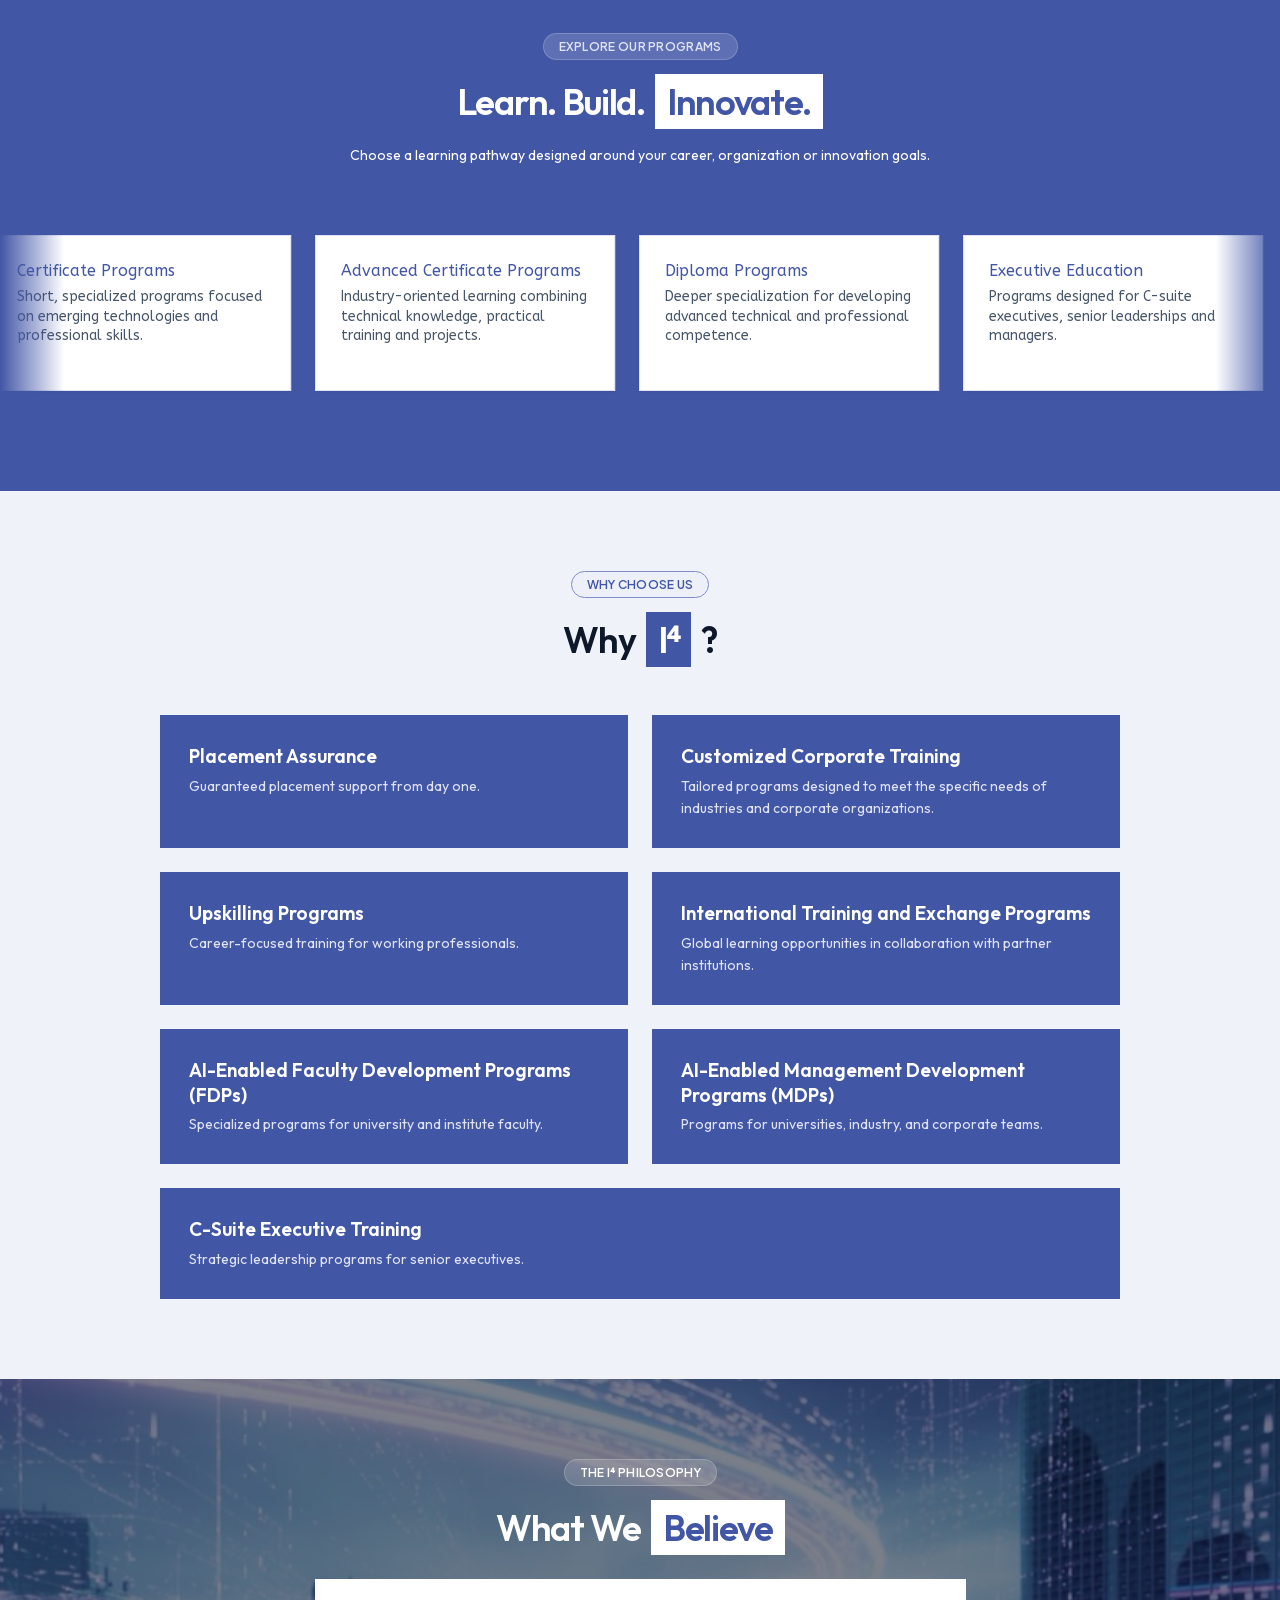
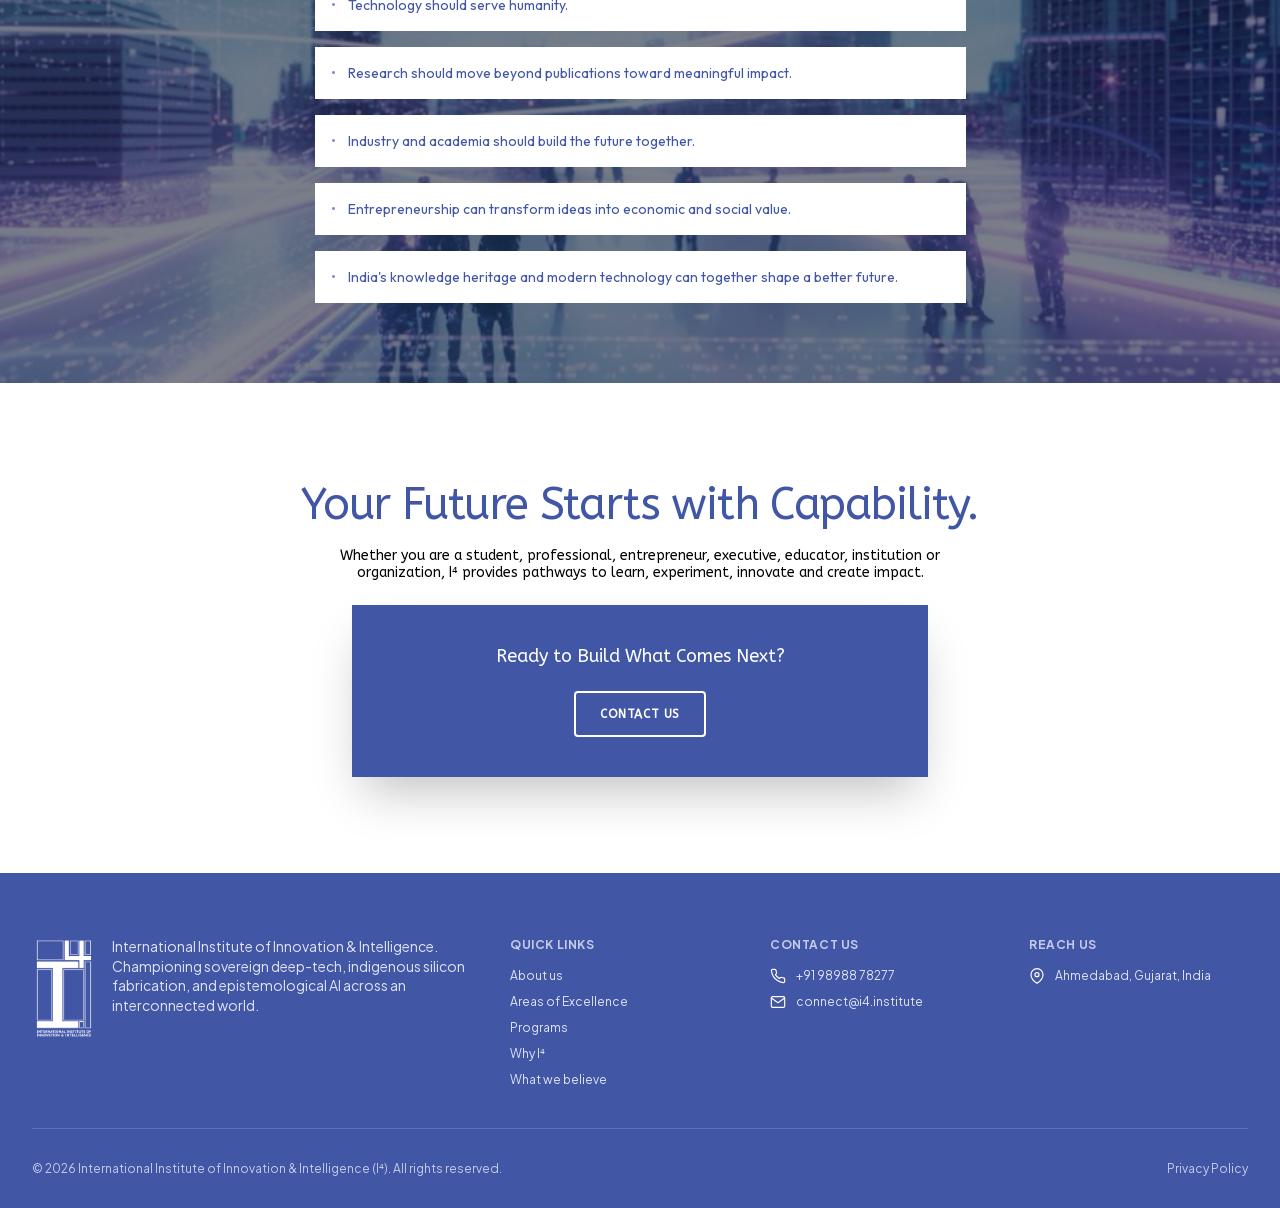
==== commit 55f9f454: "Why I⁴ heading: keep ? outside the blue block, with a gap Co-Authored-By: Claude Sonnet 5.5 <noreply" ====
--- a/index.html
+++ b/index.html
@@ -830,7 +830,7 @@
 <section class="whyi section-pad" id="why">
   <div class="section-head reveal">
     <span class="pill light">Why choose us</span>
-    <h2>Why <span class="chip">I⁴?</span></h2>
+    <h2>Why <span class="chip">I⁴</span><span>?</span></h2>
   </div>
   <div class="whyi-grid stagger">
     <div class="whyi-card reveal">
